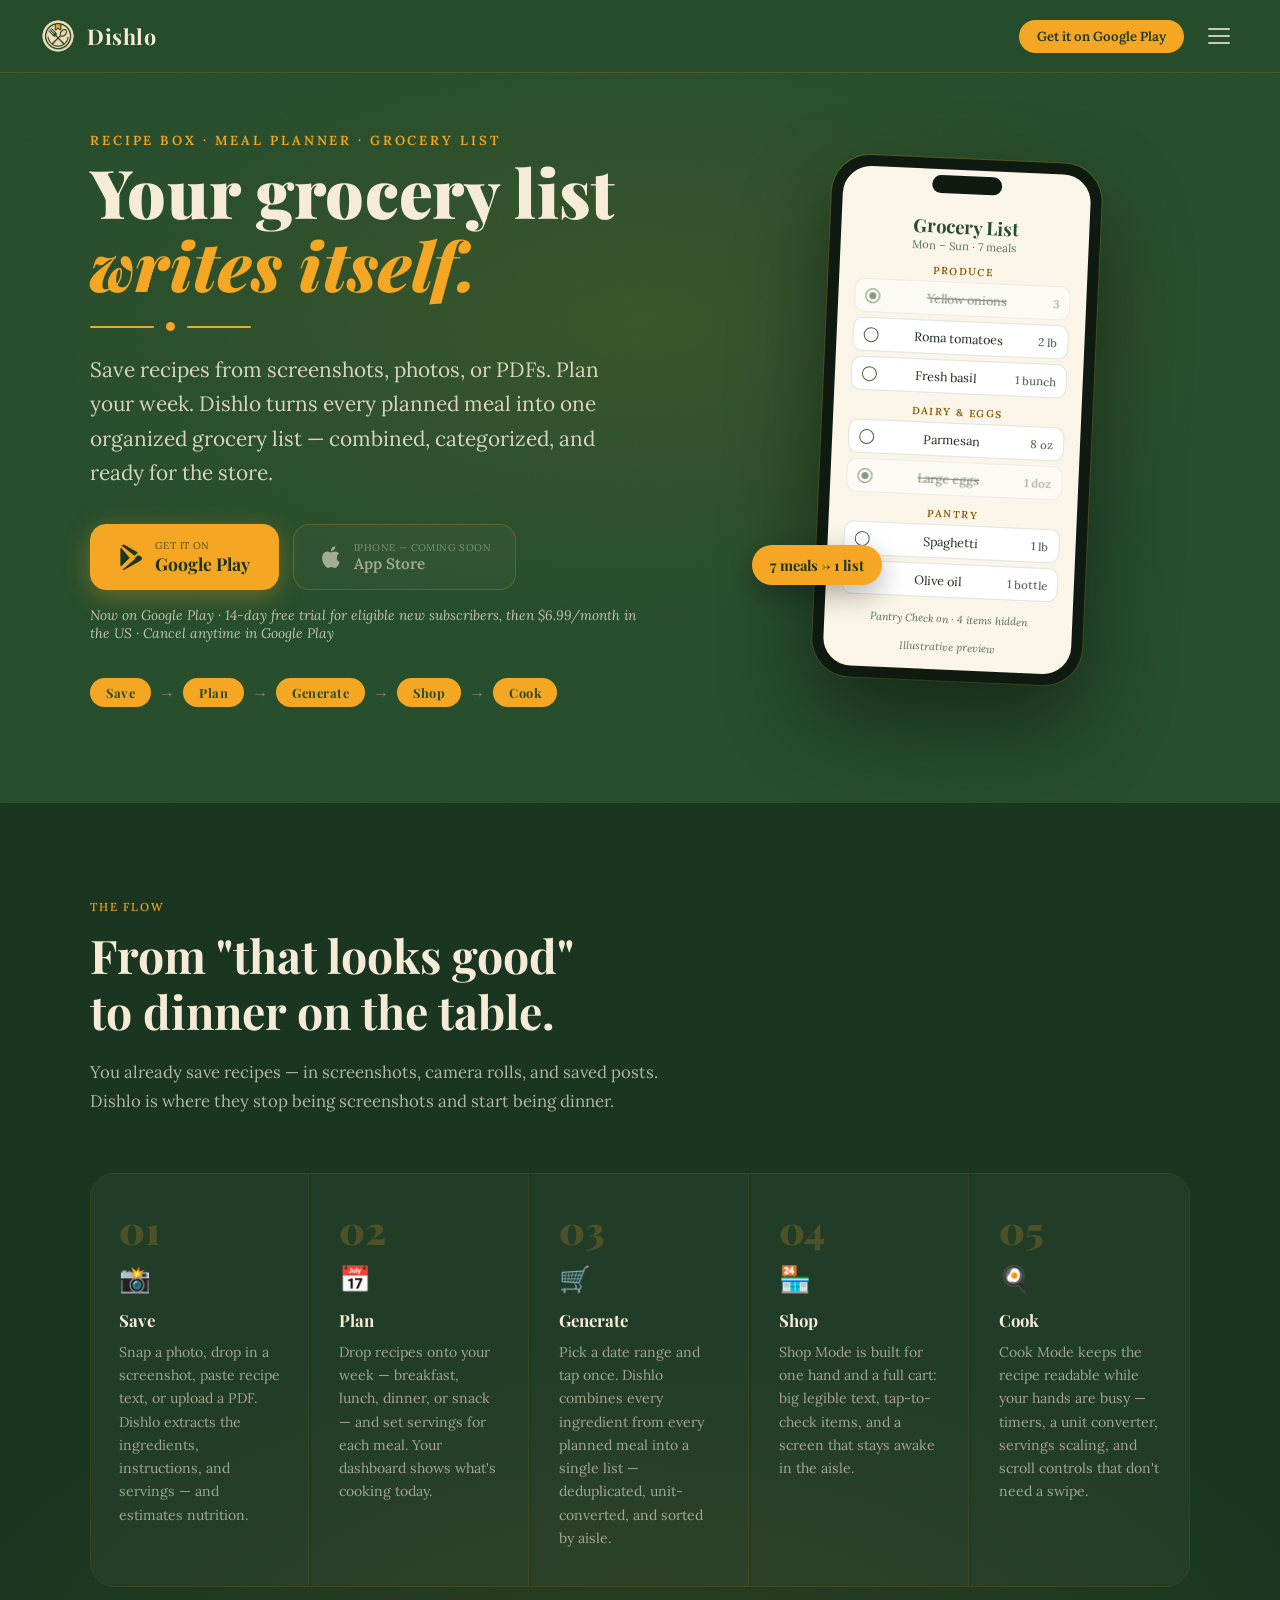
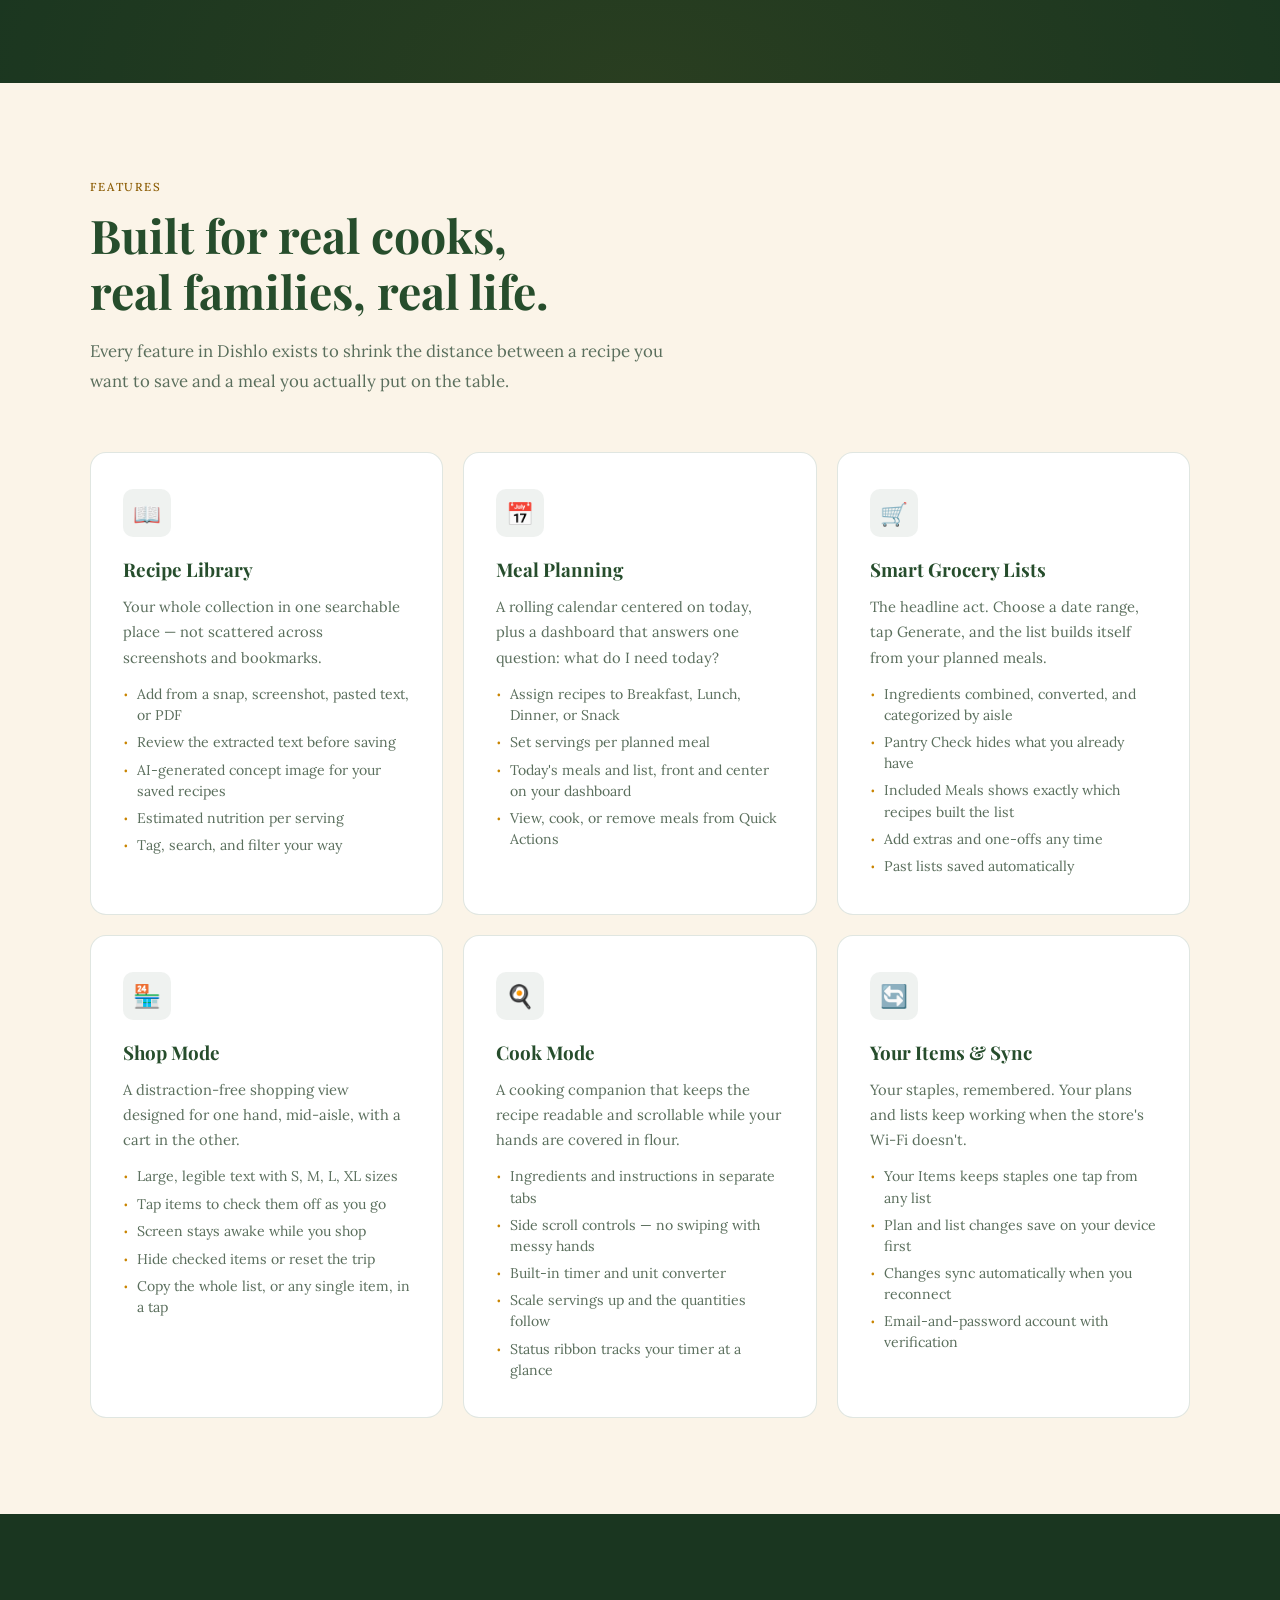
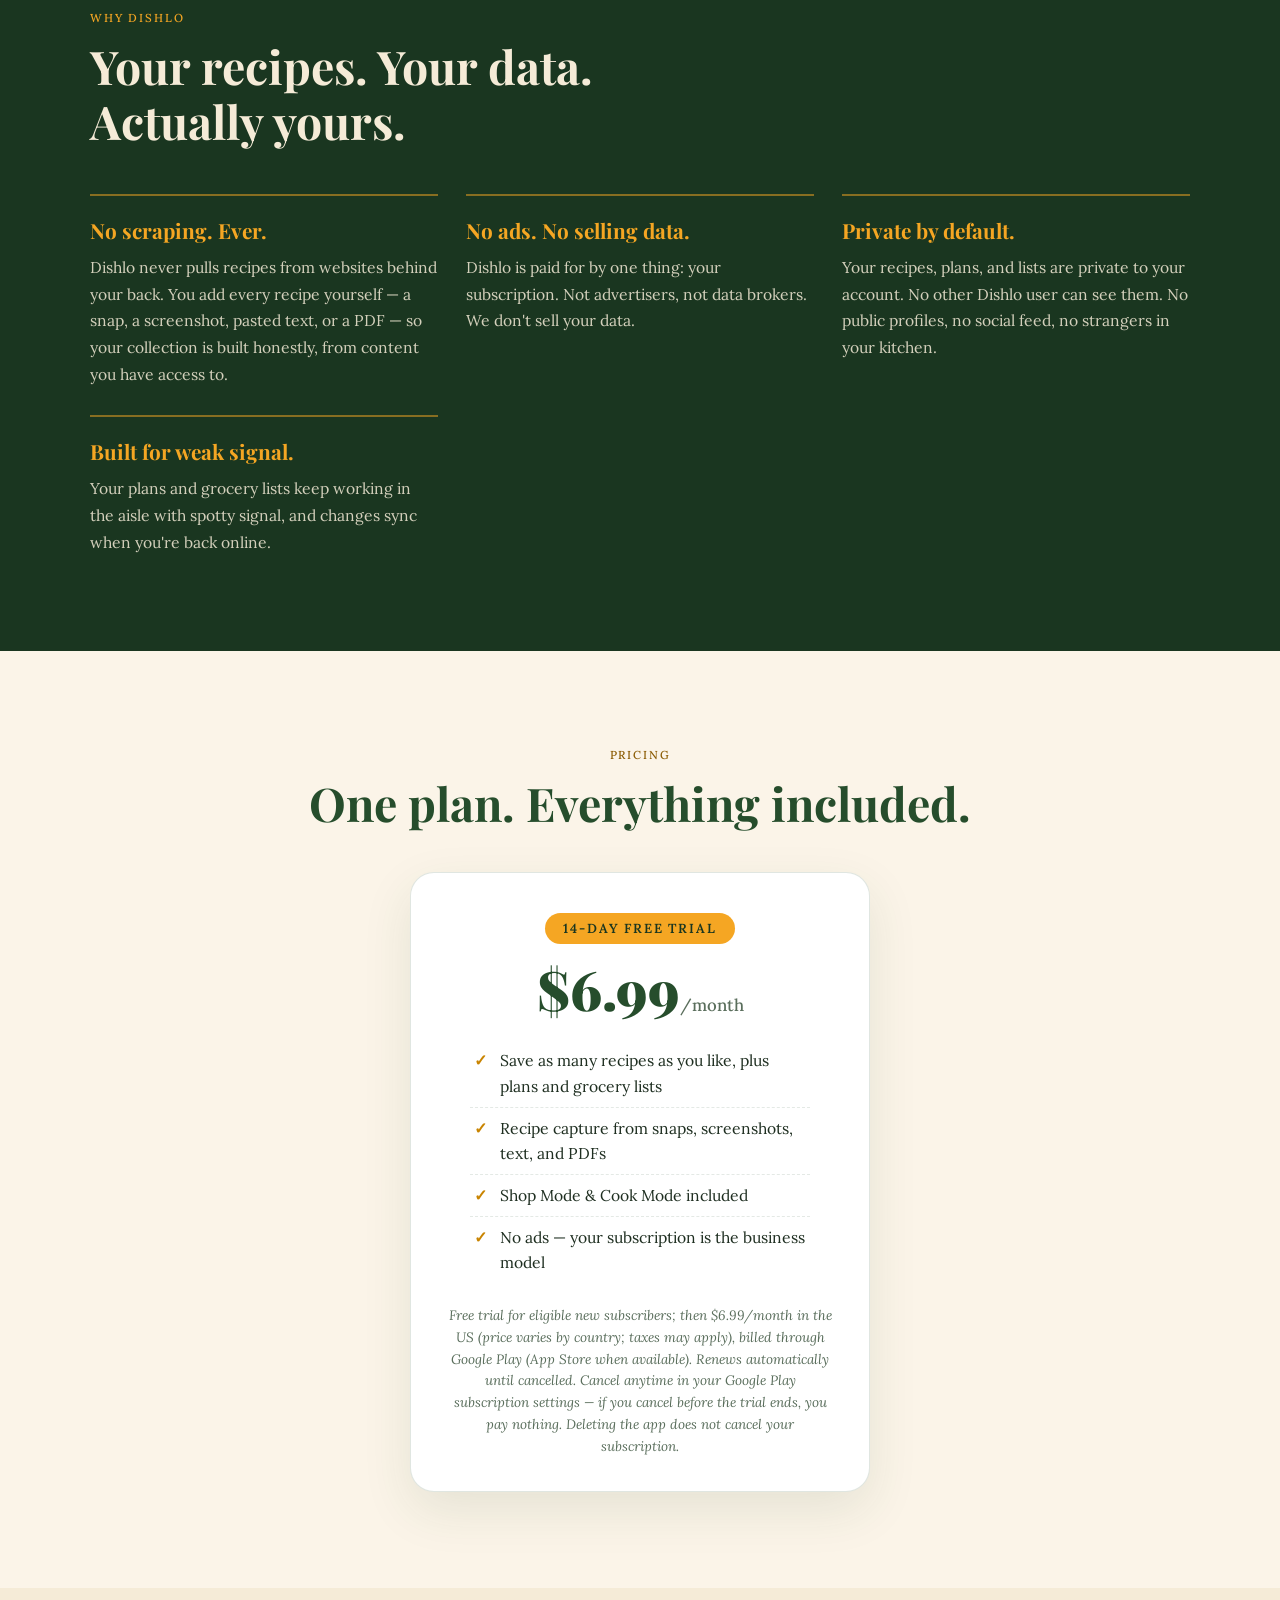
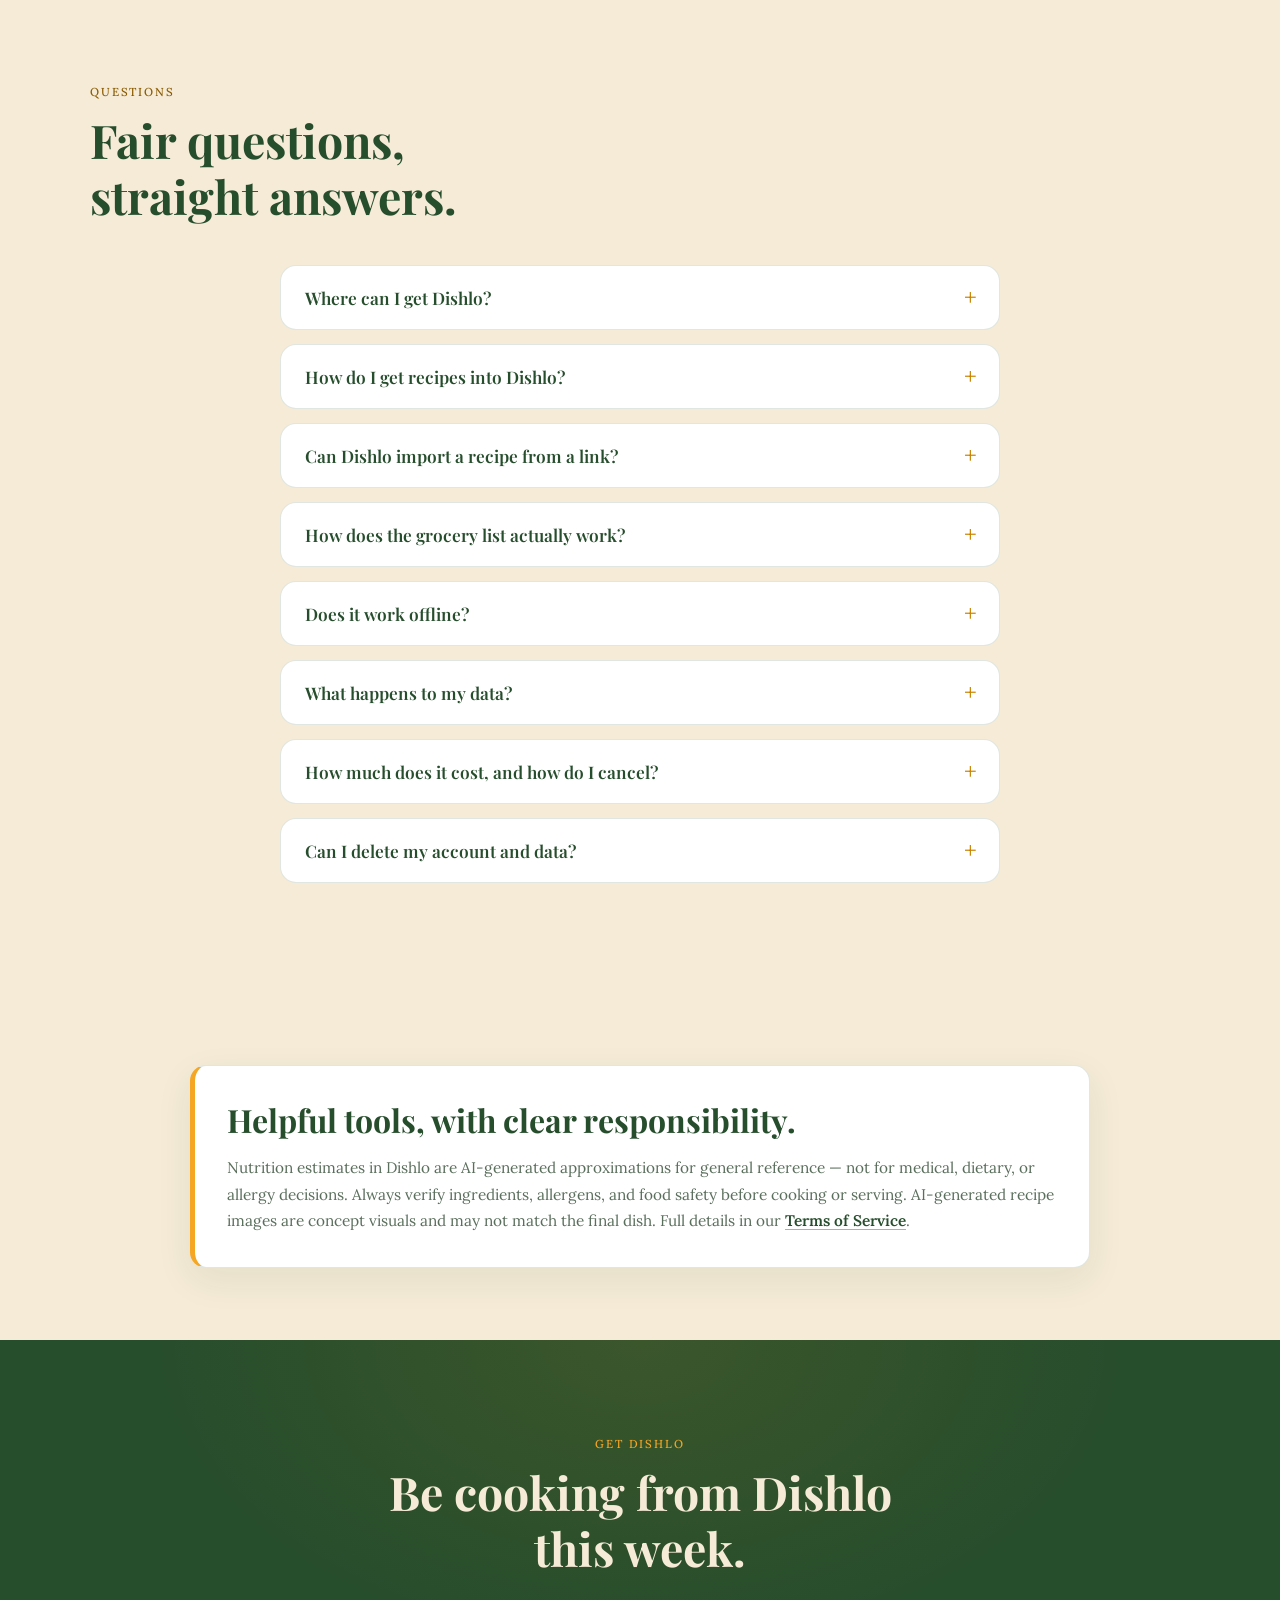
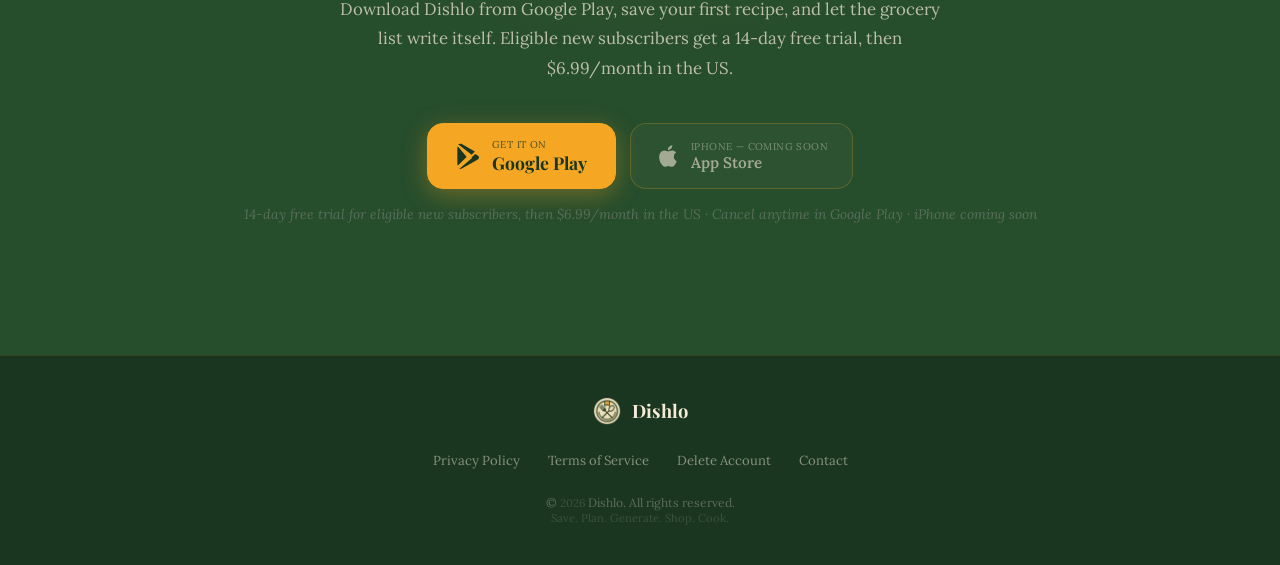
==== index.html @ 8a78e438 "more index edits" ====
<!DOCTYPE html>
<html lang="en">
<head>
  <meta charset="UTF-8" />
  <meta name="viewport" content="width=device-width, initial-scale=1.0" />

  <title>Dishlo — Save recipes. Plan meals. Your grocery list writes itself.</title>
  <meta name="description" content="Dishlo turns the recipes you save into a weekly meal plan and one organized grocery list. Snap, screenshot, paste, or upload a PDF. Now on Google Play — 14-day free trial for eligible new subscribers." />
  <meta name="theme-color" content="#264D2C" />
  <link rel="canonical" href="https://www.dishlo.com/" />

  <meta property="og:site_name" content="Dishlo" />
  <meta property="og:title" content="Dishlo — Your grocery list writes itself." />
  <meta property="og:description" content="Save recipes from screenshots, photos, or PDFs. Plan your week. Dishlo builds your grocery list automatically. Now on Google Play." />
  <meta property="og:type" content="website" />
  <meta property="og:url" content="https://www.dishlo.com/" />
  <meta property="og:image" content="https://www.dishlo.com/assets/og-image.png" />
  <meta property="og:image:width" content="1200" />
  <meta property="og:image:height" content="630" />
  <meta name="twitter:card" content="summary_large_image" />
  <meta name="twitter:title" content="Dishlo — Your grocery list writes itself." />
  <meta name="twitter:description" content="Save recipes. Plan meals. One organized grocery list. Now on Google Play." />
  <meta name="twitter:image" content="https://www.dishlo.com/assets/og-image.png" />

  <link rel="icon" type="image/png" href="./assets/Dishlo-logo.png" />
  <link rel="apple-touch-icon" href="./assets/Dishlo-logo.png" />
  <link rel="preconnect" href="https://fonts.googleapis.com" />
  <link rel="preconnect" href="https://fonts.gstatic.com" crossorigin />
  <link href="https://fonts.googleapis.com/css2?family=Playfair+Display:ital,wght@0,400;0,600;0,700;0,900;1,400;1,600&family=Lora:ital,wght@0,400;0,500;0,600;1,400&display=swap" rel="stylesheet" />
  <link rel="stylesheet" href="./styles.css" />

  <script type="application/ld+json">
  {
    "@context": "https://schema.org",
    "@graph": [
      {
        "@type": "MobileApplication",
        "name": "Dishlo",
        "operatingSystem": "ANDROID",
        "applicationCategory": "LifestyleApplication",
        "description": "Save recipes, plan meals, and generate grocery lists automatically from your meal plan.",
        "url": "https://www.dishlo.com/",
        "installUrl": "https://play.google.com/store/apps/details?id=com.jpaulcicero.dishloapp",
        "image": "https://www.dishlo.com/assets/Dishlo-logo.png",
        "offers": {
          "@type": "Offer",
          "price": "6.99",
          "priceCurrency": "USD",
          "description": "US price. Monthly subscription; 14-day free trial for eligible new subscribers. Pricing varies by country."
        },
        "publisher": { "@type": "Organization", "name": "Cicero Holdings LLC" }
      },
      {
        "@type": "FAQPage",
        "mainEntity": [
          { "@type": "Question", "name": "Where can I get Dishlo?", "acceptedAnswer": { "@type": "Answer", "text": "Dishlo is available now on Google Play for Android. An iPhone version is planned." } },
          { "@type": "Question", "name": "How much does Dishlo cost?", "acceptedAnswer": { "@type": "Answer", "text": "In the US, Dishlo is $6.99 per month after a 14-day free trial for eligible new subscribers. Pricing varies by country and taxes may apply. Cancel before the trial ends and you pay nothing." } },
          { "@type": "Question", "name": "Can Dishlo import a recipe from a link?", "acceptedAnswer": { "@type": "Answer", "text": "No, and that is deliberate. Dishlo does not scrape websites. You add recipes yourself from a photo, screenshot, pasted text, or PDF." } },
          { "@type": "Question", "name": "Does Dishlo work offline?", "acceptedAnswer": { "@type": "Answer", "text": "Dishlo is built to keep working on a weak connection: plan and grocery-list changes save on your device and sync when you reconnect. Adding a new recipe needs an internet connection." } }
        ]
      }
    ]
  }
  </script>
</head>

<body>
  <nav class="home-nav">
    <a class="nav-logo" href="./index.html">
      <img src="./assets/Dishlo-logo.png" alt="Dishlo logo" />
      <span>Dishlo</span>
    </a>

    <div class="nav-right">
      <a class="nav-cta" href="https://play.google.com/store/apps/details?id=com.jpaulcicero.dishloapp&amp;referrer=utm_source%3Dwebsite%26utm_medium%3Dnav" rel="noopener">Get it on Google Play</a>

      <div class="nav-menu">
        <button class="nav-menu-btn" id="menuBtn" aria-label="Open navigation menu" aria-expanded="false">
          <span></span>
          <span></span>
          <span></span>
        </button>

        <div class="nav-dropdown" id="menuDropdown">
          <a href="./index.html" class="nav-active">Home</a>
          <a href="#how">How it works</a>
          <a href="#features">Features</a>
          <a href="#pricing">Pricing</a>
          <a href="#faq">FAQ</a>
          <a href="./privacy.html">Privacy Policy</a>
          <a href="./terms.html">Terms of Service</a>
        </div>
      </div>
    </div>
  </nav>

  <header class="hero">
    <div class="hero-inner">
      <div class="hero-copy">
        <p class="hero-eyebrow">Recipe box &middot; Meal planner &middot; Grocery list</p>

        <h1 class="hero-headline">Your grocery list<br /><em>writes itself.</em></h1>

        <div class="hero-divider">
          <div class="hero-divider-line"></div>
          <div class="hero-divider-dot"></div>
          <div class="hero-divider-line"></div>
        </div>

        <p class="hero-tagline">
          Save recipes from screenshots, photos, or PDFs. Plan your week.
          Dishlo turns every planned meal into one organized grocery list —
          combined, categorized, and ready for the store.
        </p>

        <div class="hero-cta">
          <div class="store-btns">
          <a class="store-btn is-live" href="https://play.google.com/store/apps/details?id=com.jpaulcicero.dishloapp&amp;referrer=utm_source%3Dwebsite%26utm_medium%3Dhero" rel="noopener" aria-label="Get Dishlo on Google Play">
            <svg width="26" height="26" viewBox="0 0 24 24" fill="currentColor" aria-hidden="true">
            <path d="M3.18 23.76c.3.16.63.24.97.23.4 0 .82-.12 1.22-.35l13.2-7.57-2.92-2.93-12.47 10.62zm-1.4-20.45C1.46 3.7 1.25 4.2 1.25 4.85v14.3c0 .65.21 1.15.53 1.54l.07.07L9.7 12.92v-.2L1.85 3.24l-.07.07zm18.25 8.17l-2.45-1.41-3.26 3.26 3.26 3.26 2.47-1.41c.7-.4 1.1-.93 1.1-1.85s-.42-1.44-1.12-1.85zM4.15.33L17.35 7.9l-2.92 2.92L1.96 1.24C2.36.99 2.78.87 3.18.87c.34 0 .67.08.97.24v-.78z"/>
          </svg>
            <div class="store-btn-inner">
              <small>Get it on</small>
              <strong>Google Play</strong>
            </div>
          </a>
          <div class="store-btn is-soon" aria-disabled="true">
            <svg width="26" height="26" viewBox="0 0 24 24" fill="currentColor" aria-hidden="true">
            <path d="M18.71 19.5c-.83 1.24-1.71 2.45-3.05 2.47-1.34.03-1.77-.79-3.29-.79-1.53 0-2 .77-3.27.82-1.31.05-2.3-1.32-3.14-2.53C4.25 17 2.94 12.45 4.7 9.39c.87-1.52 2.43-2.48 4.12-2.51 1.28-.02 2.5.87 3.29.87.78 0 2.26-1.07 3.8-.91.65.03 2.47.26 3.64 1.98-.09.06-2.17 1.28-2.15 3.81.03 3.02 2.65 4.03 2.68 4.04-.03.07-.42 1.44-1.38 2.83M13 3.5c.73-.83 1.94-1.46 2.94-1.5.13 1.17-.34 2.35-1.04 3.19-.69.85-1.83 1.51-2.95 1.42-.15-1.15.41-2.35 1.05-3.11z"/>
          </svg>
            <div class="store-btn-inner">
              <small>iPhone — coming soon</small>
              <strong>App Store</strong>
            </div>
          </div>
        </div>
          <span class="hero-cta-note">Now on Google Play &middot; 14-day free trial for eligible new subscribers, then $6.99/month in the US &middot; Cancel anytime in Google Play</span>
        </div>

        <div class="hero-flow" aria-label="How Dishlo works, in five steps">
          <span class="flow-chip">Save</span>
          <span class="flow-arrow">→</span>
          <span class="flow-chip">Plan</span>
          <span class="flow-arrow">→</span>
          <span class="flow-chip">Generate</span>
          <span class="flow-arrow">→</span>
          <span class="flow-chip">Shop</span>
          <span class="flow-arrow">→</span>
          <span class="flow-chip">Cook</span>
        </div>
      </div>

      <div class="hero-visual" aria-hidden="true">
        <div class="phone">
          <div class="phone-notch"></div>
          <div class="phone-screen">
            <div class="ph-head">
              <div class="ph-title">Grocery List</div>
              <div class="ph-sub">Mon – Sun &middot; 7 meals</div>
            </div>
            <div class="ph-group">Produce</div>
            <div class="ph-item done"><i></i><span>Yellow onions</span><b>3</b></div>
            <div class="ph-item"><i></i><span>Roma tomatoes</span><b>2 lb</b></div>
            <div class="ph-item"><i></i><span>Fresh basil</span><b>1 bunch</b></div>
            <div class="ph-group">Dairy &amp; Eggs</div>
            <div class="ph-item"><i></i><span>Parmesan</span><b>8 oz</b></div>
            <div class="ph-item done"><i></i><span>Large eggs</span><b>1 doz</b></div>
            <div class="ph-group">Pantry</div>
            <div class="ph-item"><i></i><span>Spaghetti</span><b>1 lb</b></div>
            <div class="ph-item"><i></i><span>Olive oil</span><b>1 bottle</b></div>
            <div class="ph-foot">Pantry Check on &middot; 4 items hidden</div>
            <div class="ph-foot">Illustrative preview</div>
          </div>
        </div>
        <div class="hero-bubble">7 meals → 1 list</div>
      </div>
    </div>
  </header>

  <section class="how-section" id="how">
    <div class="container">
      <div class="section-label reveal">The Flow</div>

      <h2 class="section-title reveal reveal-delay-1">
        From "that looks good"<br />
        to dinner on the table.
      </h2>

      <p class="section-body reveal reveal-delay-2">
        You already save recipes — in screenshots, camera rolls, and saved posts.
        Dishlo is where they stop being screenshots and start being dinner.
      </p>

      <div class="steps-grid reveal reveal-delay-3">
        <div class="step">
          <div class="step-num">01</div>
          <div class="step-icon">📸</div>
          <div class="step-title">Save</div>
          <p class="step-desc">
            Snap a photo, drop in a screenshot, paste recipe text, or upload a PDF.
            Dishlo extracts the ingredients, instructions, and servings — and estimates nutrition.
          </p>
        </div>

        <div class="step">
          <div class="step-num">02</div>
          <div class="step-icon">📅</div>
          <div class="step-title">Plan</div>
          <p class="step-desc">
            Drop recipes onto your week — breakfast, lunch, dinner, or snack —
            and set servings for each meal. Your dashboard shows what's cooking today.
          </p>
        </div>

        <div class="step">
          <div class="step-num">03</div>
          <div class="step-icon">🛒</div>
          <div class="step-title">Generate</div>
          <p class="step-desc">
            Pick a date range and tap once. Dishlo combines every ingredient from every
            planned meal into a single list — deduplicated, unit-converted, and sorted by aisle.
          </p>
        </div>

        <div class="step">
          <div class="step-num">04</div>
          <div class="step-icon">🏪</div>
          <div class="step-title">Shop</div>
          <p class="step-desc">
            Shop Mode is built for one hand and a full cart: big legible text,
            tap-to-check items, and a screen that stays awake in the aisle.
          </p>
        </div>

        <div class="step">
          <div class="step-num">05</div>
          <div class="step-icon">🍳</div>
          <div class="step-title">Cook</div>
          <p class="step-desc">
            Cook Mode keeps the recipe readable while your hands are busy — timers,
            a unit converter, servings scaling, and scroll controls that don't need a swipe.
          </p>
        </div>
      </div>
    </div>
  </section>

  <section class="features-section" id="features">
    <div class="container">
      <div class="section-label reveal">Features</div>

      <h2 class="section-title reveal reveal-delay-1">
        Built for real cooks,<br />
        real families, real life.
      </h2>

      <p class="section-body reveal reveal-delay-2">
        Every feature in Dishlo exists to shrink the distance between a recipe
        you want to save and a meal you actually put on the table.
      </p>

      <div class="features-grid">
        <div class="feature-card reveal reveal-delay-1">
          <div class="feature-icon">📖</div>
          <div class="feature-title">Recipe Library</div>
          <p class="feature-desc">
            Your whole collection in one searchable place — not scattered across
            screenshots and bookmarks.
          </p>
          <div class="feature-bullets">
            <div class="feature-bullet">Add from a snap, screenshot, pasted text, or PDF</div>
            <div class="feature-bullet">Review the extracted text before saving</div>
            <div class="feature-bullet">AI-generated concept image for your saved recipes</div>
            <div class="feature-bullet">Estimated nutrition per serving</div>
            <div class="feature-bullet">Tag, search, and filter your way</div>
          </div>
        </div>

        <div class="feature-card reveal reveal-delay-2">
          <div class="feature-icon">📅</div>
          <div class="feature-title">Meal Planning</div>
          <p class="feature-desc">
            A rolling calendar centered on today, plus a dashboard that answers
            one question: what do I need today?
          </p>
          <div class="feature-bullets">
            <div class="feature-bullet">Assign recipes to Breakfast, Lunch, Dinner, or Snack</div>
            <div class="feature-bullet">Set servings per planned meal</div>
            <div class="feature-bullet">Today's meals and list, front and center on your dashboard</div>
            <div class="feature-bullet">View, cook, or remove meals from Quick Actions</div>
          </div>
        </div>

        <div class="feature-card reveal reveal-delay-3">
          <div class="feature-icon">🛒</div>
          <div class="feature-title">Smart Grocery Lists</div>
          <p class="feature-desc">
            The headline act. Choose a date range, tap Generate, and the list
            builds itself from your planned meals.
          </p>
          <div class="feature-bullets">
            <div class="feature-bullet">Ingredients combined, converted, and categorized by aisle</div>
            <div class="feature-bullet">Pantry Check hides what you already have</div>
            <div class="feature-bullet">Included Meals shows exactly which recipes built the list</div>
            <div class="feature-bullet">Add extras and one-offs any time</div>
            <div class="feature-bullet">Past lists saved automatically</div>
          </div>
        </div>

        <div class="feature-card reveal reveal-delay-1">
          <div class="feature-icon">🏪</div>
          <div class="feature-title">Shop Mode</div>
          <p class="feature-desc">
            A distraction-free shopping view designed for one hand, mid-aisle,
            with a cart in the other.
          </p>
          <div class="feature-bullets">
            <div class="feature-bullet">Large, legible text with S, M, L, XL sizes</div>
            <div class="feature-bullet">Tap items to check them off as you go</div>
            <div class="feature-bullet">Screen stays awake while you shop</div>
            <div class="feature-bullet">Hide checked items or reset the trip</div>
            <div class="feature-bullet">Copy the whole list, or any single item, in a tap</div>
          </div>
        </div>

        <div class="feature-card reveal reveal-delay-2">
          <div class="feature-icon">🍳</div>
          <div class="feature-title">Cook Mode</div>
          <p class="feature-desc">
            A cooking companion that keeps the recipe readable and scrollable
            while your hands are covered in flour.
          </p>
          <div class="feature-bullets">
            <div class="feature-bullet">Ingredients and instructions in separate tabs</div>
            <div class="feature-bullet">Side scroll controls — no swiping with messy hands</div>
            <div class="feature-bullet">Built-in timer and unit converter</div>
            <div class="feature-bullet">Scale servings up and the quantities follow</div>
            <div class="feature-bullet">Status ribbon tracks your timer at a glance</div>
          </div>
        </div>

        <div class="feature-card reveal reveal-delay-3">
          <div class="feature-icon">🔄</div>
          <div class="feature-title">Your Items &amp; Sync</div>
          <p class="feature-desc">
            Your staples, remembered. Your plans and lists keep working
            when the store's Wi-Fi doesn't.
          </p>
          <div class="feature-bullets">
            <div class="feature-bullet">Your Items keeps staples one tap from any list</div>
            <div class="feature-bullet">Plan and list changes save on your device first</div>
            <div class="feature-bullet">Changes sync automatically when you reconnect</div>
            <div class="feature-bullet">Email-and-password account with verification</div>
          </div>
        </div>
      </div>
    </div>
  </section>

  <section class="trust-section">
    <div class="container">
      <div class="section-label section-label-light reveal">Why Dishlo</div>

      <h2 class="section-title section-title-light reveal reveal-delay-1">
        Your recipes. Your data.<br />
        Actually yours.
      </h2>

      <div class="trust-grid reveal reveal-delay-2">
        <div class="trust-item">
          <div class="trust-title">No scraping. Ever.</div>
          <p>
            Dishlo never pulls recipes from websites behind your back. You add every recipe
            yourself — a snap, a screenshot, pasted text, or a PDF — so your collection is
            built honestly, from content you have access to.
          </p>
        </div>

        <div class="trust-item">
          <div class="trust-title">No ads. No selling data.</div>
          <p>
            Dishlo is paid for by one thing: your subscription. Not advertisers,
            not data brokers. We don't sell your data.
          </p>
        </div>

        <div class="trust-item">
          <div class="trust-title">Private by default.</div>
          <p>
            Your recipes, plans, and lists are private to your account. No other
            Dishlo user can see them. No public profiles, no social feed, no strangers in your kitchen.
          </p>
        </div>

        <div class="trust-item">
          <div class="trust-title">Built for weak signal.</div>
          <p>
            Your plans and grocery lists keep working in the aisle with spotty
            signal, and changes sync when you're back online.
          </p>
        </div>
      </div>
    </div>
  </section>

  <section class="pricing-section" id="pricing">
    <div class="container">
      <div class="section-label reveal">Pricing</div>

      <h2 class="section-title reveal reveal-delay-1">
        One plan. Everything included.
      </h2>

      <div class="pricing-card reveal reveal-delay-2">
        <div class="pricing-trial">14-day free trial</div>
        <div class="pricing-price">$6.99<span>/month</span></div>
        <ul class="pricing-list">
          <li>Save as many recipes as you like, plus plans and grocery lists</li>
          <li>Recipe capture from snaps, screenshots, text, and PDFs</li>
          <li>Shop Mode &amp; Cook Mode included</li>
          <li>No ads — your subscription is the business model</li>
        </ul>
        <p class="pricing-fine">
          Free trial for eligible new subscribers; then $6.99/month in the US (price
          varies by country; taxes may apply), billed through Google Play
          (App Store when available). Renews automatically until
          cancelled. Cancel anytime in your Google Play subscription settings —
          if you cancel before the trial ends, you pay nothing. Deleting the app
          does not cancel your subscription.
        </p>
      </div>
    </div>
  </section>

  <section class="faq-section" id="faq">
    <div class="container">
      <div class="section-label reveal">Questions</div>

      <h2 class="section-title reveal reveal-delay-1">
        Fair questions,<br />straight answers.
      </h2>

      <div class="faq-list reveal reveal-delay-2">
        <details class="faq-item">
          <summary>Where can I get Dishlo?</summary>
          <p>
            Dishlo is live on
            <a href="https://play.google.com/store/apps/details?id=com.jpaulcicero.dishloapp&amp;referrer=utm_source%3Dwebsite%26utm_medium%3Dfaq" rel="noopener">Google Play</a> for Android.
            An iPhone version is planned —
            <a href="mailto:dishlo.app@gmail.com?subject=Notify%20me%20when%20Dishlo%20is%20on%20iPhone&amp;body=Please%20let%20me%20know%20when%20Dishlo%20is%20available%20on%20iPhone.">email us</a>
            and we'll let you know when it arrives.
          </p>
        </details>

        <details class="faq-item">
          <summary>How do I get recipes into Dishlo?</summary>
          <p>
            Four ways: snap a photo of a cookbook page, add a screenshot from your camera roll,
            paste recipe text, or upload a PDF. Dishlo reads it, extracts the ingredients and
            instructions, and puts the extracted text in front of you to review before
            you save. You can edit the recipe afterward.
          </p>
        </details>

        <details class="faq-item">
          <summary>Can Dishlo import a recipe from a link?</summary>
          <p>
            No — and that's deliberate. Dishlo doesn't scrape websites or fetch content from
            URLs. Recipes belong to the people who wrote them, so you add the content yourself
            from sources you have access to. The URL field exists to credit and remember where
            a recipe came from.
          </p>
        </details>

        <details class="faq-item">
          <summary>How does the grocery list actually work?</summary>
          <p>
            You pick a date range and Dishlo gathers every ingredient from every meal planned
            in that range, combines duplicates, converts units so amounts add up properly, and
            sorts everything by store category. Pantry Check lets you hide things you already
            have before you head out.
          </p>
        </details>

        <details class="faq-item">
          <summary>Does it work offline?</summary>
          <p>
            Dishlo is built to keep working on a weak connection. Plan and grocery-list
            changes save on your device first, then sync automatically when you're back
            online. Signing in and adding a new recipe do need an internet connection.
          </p>
        </details>

        <details class="faq-item">
          <summary>What happens to my data?</summary>
          <p>
            It stays yours. No ads, no selling data, and your content is private to your
            account. Read the plain-English details in our
            <a href="./privacy.html">Privacy Policy</a>.
          </p>
        </details>


        <details class="faq-item">
          <summary>How much does it cost, and how do I cancel?</summary>
          <p>
            In the US, Dishlo is $6.99 a month after a 14-day free trial for eligible new
            subscribers. Pricing varies by country and taxes may apply — Google Play shows
            your exact price before you subscribe. Cancel any time in your Google Play subscription settings — if you cancel before
            the trial ends, you pay nothing. Deleting the app does not cancel your subscription.
          </p>
        </details>

        <details class="faq-item">
          <summary>Can I delete my account and data?</summary>
          <p>
            Yes, any time — in the app under Account, or by email. See
            <a href="./delete-account.html">how to delete your account</a>.
          </p>
        </details>
      </div>
    </div>
  </section>

  <section class="disclaimer-section">
    <div class="disclaimer-card reveal">
      <h2>Helpful tools, with clear responsibility.</h2>
      <p>
        Nutrition estimates in Dishlo are AI-generated approximations for general reference —
        not for medical, dietary, or allergy decisions. Always verify ingredients, allergens,
        and food safety before cooking or serving. AI-generated recipe images are concept
        visuals and may not match the final dish. Full details in our
        <a href="./terms.html">Terms of Service</a>.
      </p>
    </div>
  </section>

  <section class="coming-section" id="get-dishlo">
    <div class="container">
      <div class="section-label reveal">Get Dishlo</div>

      <h2 class="section-title reveal reveal-delay-1">
        Be cooking from Dishlo<br />
        this week.
      </h2>

      <p class="section-body reveal reveal-delay-2">
        Download Dishlo from Google Play, save your first recipe,
        and let the grocery list write itself. Eligible new subscribers get a 14-day free trial, then $6.99/month in the US.
      </p>

      <div class="hero-cta reveal reveal-delay-3">
        <div class="store-btns">
          <a class="store-btn is-live" href="https://play.google.com/store/apps/details?id=com.jpaulcicero.dishloapp&amp;referrer=utm_source%3Dwebsite%26utm_medium%3Dfooter" rel="noopener" aria-label="Get Dishlo on Google Play">
            <svg width="26" height="26" viewBox="0 0 24 24" fill="currentColor" aria-hidden="true">
            <path d="M3.18 23.76c.3.16.63.24.97.23.4 0 .82-.12 1.22-.35l13.2-7.57-2.92-2.93-12.47 10.62zm-1.4-20.45C1.46 3.7 1.25 4.2 1.25 4.85v14.3c0 .65.21 1.15.53 1.54l.07.07L9.7 12.92v-.2L1.85 3.24l-.07.07zm18.25 8.17l-2.45-1.41-3.26 3.26 3.26 3.26 2.47-1.41c.7-.4 1.1-.93 1.1-1.85s-.42-1.44-1.12-1.85zM4.15.33L17.35 7.9l-2.92 2.92L1.96 1.24C2.36.99 2.78.87 3.18.87c.34 0 .67.08.97.24v-.78z"/>
          </svg>
            <div class="store-btn-inner">
              <small>Get it on</small>
              <strong>Google Play</strong>
            </div>
          </a>
          <div class="store-btn is-soon" aria-disabled="true">
            <svg width="26" height="26" viewBox="0 0 24 24" fill="currentColor" aria-hidden="true">
            <path d="M18.71 19.5c-.83 1.24-1.71 2.45-3.05 2.47-1.34.03-1.77-.79-3.29-.79-1.53 0-2 .77-3.27.82-1.31.05-2.3-1.32-3.14-2.53C4.25 17 2.94 12.45 4.7 9.39c.87-1.52 2.43-2.48 4.12-2.51 1.28-.02 2.5.87 3.29.87.78 0 2.26-1.07 3.8-.91.65.03 2.47.26 3.64 1.98-.09.06-2.17 1.28-2.15 3.81.03 3.02 2.65 4.03 2.68 4.04-.03.07-.42 1.44-1.38 2.83M13 3.5c.73-.83 1.94-1.46 2.94-1.5.13 1.17-.34 2.35-1.04 3.19-.69.85-1.83 1.51-2.95 1.42-.15-1.15.41-2.35 1.05-3.11z"/>
          </svg>
            <div class="store-btn-inner">
              <small>iPhone — coming soon</small>
              <strong>App Store</strong>
            </div>
          </div>
        </div>
        <span class="hero-cta-note">14-day free trial for eligible new subscribers, then $6.99/month in the US &middot; Cancel anytime in Google Play &middot; iPhone coming soon</span>
      </div>
    </div>
  </section>

  <footer>
    <div class="footer-logo">
      <img src="./assets/Dishlo-logo.png" alt="Dishlo" />
      <span>Dishlo</span>
    </div>

    <div class="footer-links">
      <a href="./privacy.html">Privacy Policy</a>
      <a href="./terms.html">Terms of Service</a>
      <a href="./delete-account.html">Delete Account</a>
      <a href="mailto:dishlo.app@gmail.com">Contact</a>
    </div>

    <p class="footer-copy">
      &copy; <span id="year"></span> Dishlo. All rights reserved.<br />
      <span>Save. Plan. Generate. Shop. Cook.</span>
    </p>
  </footer>

  <div class="sticky-cta" id="stickyCta" aria-hidden="true">
    <span>Dishlo is on Google Play</span>
    <a class="sticky-cta-btn" href="https://play.google.com/store/apps/details?id=com.jpaulcicero.dishloapp&amp;referrer=utm_source%3Dwebsite%26utm_medium%3Dsticky" rel="noopener" tabindex="-1">Get the app</a>
  </div>

  <script>
    document.getElementById('year').textContent = new Date().getFullYear();

    const reveals = document.querySelectorAll('.reveal');
    const observer = new IntersectionObserver((entries) => {
      entries.forEach(entry => {
        if (entry.isIntersecting) entry.target.classList.add('visible');
      });
    }, { threshold: 0.1 });

    reveals.forEach(el => observer.observe(el));

    const menuBtn = document.getElementById('menuBtn');
    const menuDropdown = document.getElementById('menuDropdown');

    menuBtn.addEventListener('click', (e) => {
      e.stopPropagation();
      menuBtn.classList.toggle('open');
      menuDropdown.classList.toggle('open');
      menuBtn.setAttribute('aria-expanded', menuDropdown.classList.contains('open') ? 'true' : 'false');
    });

    menuDropdown.addEventListener('click', (e) => {
      if (e.target.tagName === 'A') {
        menuBtn.classList.remove('open');
        menuDropdown.classList.remove('open');
        menuBtn.setAttribute('aria-expanded', 'false');
      }
    });

    // Sticky mobile CTA: show after the hero, hide once the final CTA is on screen
    const sticky = document.getElementById('stickyCta');
    const hero = document.querySelector('.hero');
    const finalCta = document.getElementById('get-dishlo');
    let heroGone = false, finalSeen = false;
    function syncSticky() {
      const on = heroGone && !finalSeen;
      sticky.classList.toggle('show', on);
      sticky.setAttribute('aria-hidden', on ? 'false' : 'true');
      sticky.querySelector('a').tabIndex = on ? 0 : -1;
    }
    new IntersectionObserver(([en]) => { heroGone = !en.isIntersecting; syncSticky(); }).observe(hero);
    new IntersectionObserver(([en]) => { finalSeen = en.isIntersecting; syncSticky(); }, { threshold: 0.2 }).observe(finalCta);

    document.addEventListener('click', () => {
      menuBtn.classList.remove('open');
      menuDropdown.classList.remove('open');
      menuBtn.setAttribute('aria-expanded', 'false');
    });
  </script>
</body>
</html>
---- styles.css ----
/*
 * styles.css — Dishlo Website
 * Shared design tokens, resets, navigation, homepage, legal pages, footer,
 * responsive behavior, and small interactions.
 */

/* ── Design Tokens ──────────────────────────────────────────────── */
:root {
  --green:        #264D2C;
  --green-dark:   #1a3620;
  --green-mid:    #4C6141;
  --yellow:       #F5A623;
  --yellow-light: #FBBF5E;
  --beige:        #F5EBD7;
  --beige-light:  #FBF4E8;
  --text-dark:    #1e2e20;
  --text-muted:   #5a6e5c;
  --white:        #FFFFFF;
  --card-border:  rgba(38,77,44,0.14);

  --serif: 'Playfair Display', Georgia, serif;
  --body:  'Lora', Georgia, serif;

  --radius-sm: 10px;
  --radius-md: 16px;
  --radius-lg: 24px;
  --radius-xl: 36px;
}

/* ── Reset ──────────────────────────────────────────────────────── */
*, *::before, *::after {
  box-sizing: border-box;
  margin: 0;
  padding: 0;
}

html {
  scroll-behavior: smooth;
}

body {
  font-family: var(--body);
  background: var(--beige-light);
  color: var(--text-dark);
  overflow-x: hidden;
  -webkit-font-smoothing: antialiased;
}

img {
  display: block;
  max-width: 100%;
}

a {
  color: inherit;
  text-decoration: none;
}

a:hover {
  color: var(--yellow);
}

/* ── Navigation ─────────────────────────────────────────────────── */
nav {
  position: relative;
  z-index: 100;
  display: flex;
  align-items: center;
  justify-content: space-between;
  padding: 16px 40px;
  background: var(--green-dark);
  border-bottom: 1px solid rgba(245,166,35,0.15);
}

.home-nav {
  position: fixed;
  top: 0;
  left: 0;
  right: 0;
  background: rgba(38,77,44,0.96);
  backdrop-filter: blur(12px);
  -webkit-backdrop-filter: blur(12px);
  border-bottom: 1px solid rgba(245,166,35,0.18);
}

.nav-logo {
  display: flex;
  align-items: center;
  gap: 11px;
  text-decoration: none;
}

.nav-logo img {
  width: 36px;
  height: 36px;
  border-radius: 8px;
}

.legal-nav .nav-logo img {
  width: 32px;
  height: 32px;
  border-radius: 7px;
}

.nav-logo span {
  font-family: var(--serif);
  font-size: 1.35rem;
  font-weight: 700;
  color: var(--beige);
  letter-spacing: 0.5px;
}

.legal-nav .nav-logo span {
  font-size: 1.2rem;
}

.nav-right {
  display: flex;
  align-items: center;
  gap: 14px;
}

.nav-badge {
  font-family: var(--body);
  font-size: 0.72rem;
  font-weight: 500;
  color: var(--green);
  background: var(--yellow);
  padding: 5px 14px;
  border-radius: 99px;
  letter-spacing: 0.04em;
}

.nav-menu {
  position: relative;
}

.nav-menu-btn {
  background: none;
  border: none;
  cursor: pointer;
  padding: 6px 8px;
  color: var(--beige);
  display: flex;
  flex-direction: column;
  gap: 5px;
  opacity: 0.8;
  transition: opacity 0.2s;
}

.nav-menu-btn:hover {
  opacity: 1;
}

.nav-menu-btn span {
  display: block;
  width: 22px;
  height: 2px;
  background: currentColor;
  border-radius: 2px;
  transition: transform 0.22s ease, opacity 0.22s ease;
}

.nav-menu-btn.open span:nth-child(1) {
  transform: translateY(7px) rotate(45deg);
}

.nav-menu-btn.open span:nth-child(2) {
  opacity: 0;
  transform: scaleX(0);
}

.nav-menu-btn.open span:nth-child(3) {
  transform: translateY(-7px) rotate(-45deg);
}

.nav-dropdown {
  display: none;
  position: absolute;
  top: calc(100% + 14px);
  right: 0;
  background: var(--green-dark);
  border: 1px solid rgba(245,166,35,0.2);
  border-radius: 12px;
  min-width: 190px;
  overflow: hidden;
  box-shadow: 0 8px 32px rgba(0,0,0,0.35);
}

.nav-dropdown.open {
  display: block;
  animation: dropIn 0.18s ease both;
}

.nav-dropdown a {
  display: block;
  padding: 13px 20px;
  font-family: var(--body);
  font-size: 0.88rem;
  color: rgba(245,235,215,0.75);
  text-decoration: none;
  border-bottom: 1px solid rgba(245,166,35,0.1);
  transition: background 0.15s, color 0.15s;
}

.nav-dropdown a:last-child {
  border-bottom: none;
}

.nav-dropdown a:hover {
  background: rgba(245,166,35,0.08);
  color: var(--yellow);
}

.nav-dropdown a.nav-active {
  color: var(--yellow);
  font-weight: 500;
}

@keyframes dropIn {
  from {
    opacity: 0;
    transform: translateY(-6px);
  }
  to {
    opacity: 1;
    transform: translateY(0);
  }
}

/* ── Homepage Hero ──────────────────────────────────────────────── */
.hero {
  min-height: 100vh;
  background: var(--green);
  display: flex;
  flex-direction: column;
  align-items: center;
  justify-content: center;
  text-align: center;
  padding: 120px 24px 80px;
  position: relative;
  overflow: hidden;
}

.hero::before {
  content: '';
  position: absolute;
  inset: 0;
  background: radial-gradient(ellipse 70% 55% at 50% 40%, rgba(245,166,35,0.09) 0%, transparent 70%);
  pointer-events: none;
}

.hero::after {
  content: '';
  position: absolute;
  inset: 0;
  background-image: url("data:image/svg+xml,%3Csvg viewBox='0 0 256 256' xmlns='http://www.w3.org/2000/svg'%3E%3Cfilter id='n'%3E%3CfeTurbulence type='fractalNoise' baseFrequency='0.9' numOctaves='4' stitchTiles='stitch'/%3E%3C/filter%3E%3Crect width='100%25' height='100%25' filter='url(%23n)' opacity='0.04'/%3E%3C/svg%3E");
  opacity: 0.35;
  pointer-events: none;
}

.hero-logo {
  width: 130px;
  height: 130px;
  border-radius: 28px;
  margin-bottom: 28px;
  position: relative;
  z-index: 1;
  animation: heroFadeUp 0.8s ease both;
  box-shadow: 0 20px 60px rgba(0,0,0,0.3);
}

.hero h1 {
  font-family: var(--serif);
  font-size: clamp(3.5rem, 9vw, 6.5rem);
  font-weight: 900;
  color: var(--beige);
  letter-spacing: 0.02em;
  line-height: 1;
  position: relative;
  z-index: 1;
  animation: heroFadeUp 0.8s 0.1s ease both;
}

.hero-divider {
  display: flex;
  align-items: center;
  gap: 12px;
  margin: 22px 0;
  position: relative;
  z-index: 1;
  animation: heroFadeUp 0.8s 0.2s ease both;
}

.hero-divider-line {
  width: 64px;
  height: 2px;
  background: var(--yellow);
  border-radius: 99px;
}

.hero-divider-dot {
  width: 9px;
  height: 9px;
  border-radius: 50%;
  background: var(--yellow);
}

.hero-tagline {
  font-family: var(--body);
  font-size: clamp(1rem, 2.8vw, 1.3rem);
  color: rgba(245,235,215,0.85);
  line-height: 1.65;
  max-width: 520px;
  position: relative;
  z-index: 1;
  animation: heroFadeUp 0.8s 0.25s ease both;
}

.hero-tagline em {
  color: var(--beige);
  font-style: italic;
}

.hero-flow {
  display: flex;
  align-items: center;
  flex-wrap: wrap;
  justify-content: center;
  gap: 8px;
  margin: 32px 0;
  position: relative;
  z-index: 1;
  animation: heroFadeUp 0.8s 0.35s ease both;
}

.flow-chip {
  font-family: var(--serif);
  font-size: 0.8rem;
  font-weight: 700;
  color: var(--green);
  background: var(--yellow);
  padding: 6px 16px;
  border-radius: 99px;
  letter-spacing: 0.04em;
}

.flow-arrow {
  color: rgba(245,235,215,0.4);
  font-size: 1rem;
}

.hero-stores {
  display: flex;
  flex-direction: column;
  align-items: center;
  gap: 12px;
  position: relative;
  z-index: 1;
  animation: heroFadeUp 0.8s 0.45s ease both;
  margin-top: 8px;
}

.hero-stores-label {
  font-family: var(--body);
  font-size: 0.78rem;
  color: rgba(245,235,215,0.55);
  letter-spacing: 0.08em;
  text-transform: uppercase;
  font-style: italic;
}

.store-btns,
.coming-stores {
  display: flex;
  gap: 14px;
  flex-wrap: wrap;
  justify-content: center;
}

.store-btn,
.coming-store-btn {
  display: flex;
  align-items: center;
  gap: 10px;
  padding: 12px 22px;
  border-radius: var(--radius-md);
  border: 1.5px solid rgba(245,166,35,0.4);
  background: rgba(245,235,215,0.06);
  color: var(--beige);
  font-family: var(--body);
  font-size: 0.88rem;
  cursor: not-allowed;
  opacity: 0.65;
}

.coming-store-btn {
  gap: 12px;
  padding: 14px 28px;
  background: rgba(245,235,215,0.05);
  border-color: rgba(245,166,35,0.35);
  opacity: 0.6;
}

.store-btn svg,
.coming-store-btn svg {
  flex-shrink: 0;
}

.store-btn-inner,
.coming-store-btn-inner {
  text-align: left;
}

.store-btn-inner small,
.coming-store-btn-inner small {
  display: block;
  font-size: 0.62rem;
  opacity: 0.7;
  letter-spacing: 0.04em;
  text-transform: uppercase;
}

.coming-store-btn-inner small {
  font-size: 0.65rem;
  opacity: 0.65;
  letter-spacing: 0.06em;
  font-family: var(--body);
}

.store-btn-inner strong {
  display: block;
  font-size: 0.95rem;
  font-weight: 600;
}

.coming-store-btn-inner strong {
  display: block;
  font-size: 1.05rem;
  font-family: var(--serif);
  font-weight: 600;
}

/* ── General Sections ───────────────────────────────────────────── */
section {
  padding: 96px 24px;
}

.container {
  max-width: 1100px;
  margin: 0 auto;
}

.section-label {
  font-family: var(--body);
  font-size: 0.72rem;
  letter-spacing: 0.16em;
  text-transform: uppercase;
  color: var(--yellow);
  font-weight: 500;
  margin-bottom: 14px;
}

.section-title {
  font-family: var(--serif);
  font-size: clamp(1.9rem, 4vw, 2.9rem);
  font-weight: 700;
  color: var(--green);
  line-height: 1.2;
  margin-bottom: 18px;
}

.section-body {
  font-family: var(--body);
  font-size: 1.05rem;
  color: var(--text-muted);
  line-height: 1.75;
  max-width: 600px;
}

/* ── How Section ───────────────────────────────────────────────── */
.how-section {
  background: var(--green-dark);
  position: relative;
  overflow: hidden;
}

.how-section::before {
  content: '';
  position: absolute;
  inset: 0;
  background: radial-gradient(ellipse 80% 60% at 50% 100%, rgba(245,166,35,0.07) 0%, transparent 70%);
  pointer-events: none;
}

.how-section .section-title {
  color: var(--beige);
}

.how-section .section-label {
  color: var(--yellow);
}

.how-section .section-body {
  color: rgba(245,235,215,0.7);
}

.steps-grid {
  display: grid;
  grid-template-columns: repeat(auto-fit, minmax(180px, 1fr));
  gap: 2px;
  margin-top: 56px;
  border-radius: var(--radius-lg);
  overflow: hidden;
  border: 1px solid rgba(245,166,35,0.12);
}

.step {
  background: rgba(255,255,255,0.03);
  padding: 36px 28px;
  border-right: 1px solid rgba(245,166,35,0.1);
  transition: background 0.25s;
}

.step:last-child {
  border-right: none;
}

.step:hover {
  background: rgba(245,166,35,0.06);
}

.step-num {
  font-family: var(--serif);
  font-size: 2.4rem;
  font-weight: 900;
  color: rgba(245,166,35,0.22);
  line-height: 1;
  margin-bottom: 14px;
}

.step-icon {
  font-size: 1.6rem;
  margin-bottom: 14px;
}

.step-title {
  font-family: var(--serif);
  font-size: 1.05rem;
  font-weight: 700;
  color: var(--beige);
  margin-bottom: 10px;
}

.step-desc {
  font-family: var(--body);
  font-size: 0.88rem;
  color: rgba(245,235,215,0.6);
  line-height: 1.65;
}

/* ── Features Section ──────────────────────────────────────────── */
.features-section {
  background: var(--beige-light);
}

.features-grid {
  display: grid;
  grid-template-columns: repeat(auto-fit, minmax(300px, 1fr));
  gap: 20px;
  margin-top: 56px;
}

.feature-card {
  background: var(--white);
  border: 1px solid var(--card-border);
  border-radius: var(--radius-md);
  padding: 36px 32px;
  transition: transform 0.22s ease, box-shadow 0.22s ease;
  position: relative;
  overflow: hidden;
}

.feature-card::before {
  content: '';
  position: absolute;
  top: 0;
  left: 0;
  right: 0;
  height: 3px;
  background: linear-gradient(90deg, var(--green), var(--yellow));
  opacity: 0;
  transition: opacity 0.22s;
}

.feature-card:hover {
  transform: translateY(-4px);
  box-shadow: 0 12px 40px rgba(38,77,44,0.12);
}

.feature-card:hover::before {
  opacity: 1;
}

.feature-icon {
  width: 48px;
  height: 48px;
  background: rgba(38,77,44,0.07);
  border-radius: var(--radius-sm);
  display: flex;
  align-items: center;
  justify-content: center;
  font-size: 1.4rem;
  margin-bottom: 20px;
}

.feature-title {
  font-family: var(--serif);
  font-size: 1.18rem;
  font-weight: 700;
  color: var(--green);
  margin-bottom: 12px;
}

.feature-desc {
  font-family: var(--body);
  font-size: 0.92rem;
  color: var(--text-muted);
  line-height: 1.72;
}

.feature-bullets {
  margin-top: 14px;
  display: flex;
  flex-direction: column;
  gap: 6px;
}

.feature-bullet {
  display: flex;
  align-items: flex-start;
  gap: 8px;
  font-family: var(--body);
  font-size: 0.88rem;
  color: var(--text-muted);
  line-height: 1.5;
}

.feature-bullet::before {
  content: '·';
  color: var(--yellow);
  font-size: 1.4rem;
  line-height: 1;
  flex-shrink: 0;
  margin-top: -1px;
}

/* ── Disclaimer Section ────────────────────────────────────────── */
.disclaimer-section {
  background: var(--beige);
  padding: 72px 24px;
}

.disclaimer-card {
  max-width: 900px;
  margin: 0 auto;
  background: var(--white);
  border: 1px solid var(--card-border);
  border-left: 5px solid var(--yellow);
  border-radius: var(--radius-md);
  padding: 32px;
  box-shadow: 0 12px 36px rgba(38,77,44,0.08);
}

.disclaimer-card h2 {
  font-family: var(--serif);
  color: var(--green);
  font-size: clamp(1.45rem, 3vw, 2rem);
  margin-bottom: 14px;
}

.disclaimer-card p {
  font-family: var(--body);
  color: var(--text-muted);
  font-size: 0.96rem;
  line-height: 1.75;
  margin-bottom: 12px;
}

.disclaimer-card p:last-child {
  margin-bottom: 0;
}

.disclaimer-card strong {
  color: var(--text-dark);
}

/* ── Coming Soon Section ───────────────────────────────────────── */
.coming-section {
  background: var(--green);
  text-align: center;
  position: relative;
  overflow: hidden;
}

.coming-section::before {
  content: '';
  position: absolute;
  inset: 0;
  background: radial-gradient(ellipse 60% 80% at 50% 0%, rgba(245,166,35,0.1) 0%, transparent 65%);
}

.coming-section .section-title {
  color: var(--beige);
  position: relative;
  z-index: 1;
  max-width: 680px;
  margin: 0 auto 18px;
}

.coming-section .section-label,
.coming-section .section-body,
.coming-stores,
.notify-note {
  position: relative;
  z-index: 1;
}

.coming-section .section-body {
  color: rgba(245,235,215,0.72);
  margin: 0 auto 40px;
}

.notify-note {
  font-family: var(--body);
  font-style: italic;
  font-size: 0.82rem;
  color: rgba(245,235,215,0.45);
  margin-top: 20px;
}

/* ── Legal Pages ───────────────────────────────────────────────── */
.page-header {
  background: var(--green);
  padding: 64px 40px 52px;
  text-align: center;
}

.page-header h1 {
  font-family: var(--serif);
  font-size: clamp(1.8rem, 4vw, 2.8rem);
  font-weight: 700;
  color: var(--beige);
  margin-bottom: 12px;
}

.page-header p {
  font-family: var(--body);
  font-size: 0.9rem;
  color: rgba(245,235,215,0.6);
  font-style: italic;
}

.content {
  max-width: 760px;
  margin: 0 auto;
  padding: 56px 24px 80px;
}

.content h2 {
  font-family: var(--serif);
  font-size: 1.3rem;
  font-weight: 700;
  color: var(--green);
  margin: 44px 0 12px;
  padding-top: 8px;
  border-top: 1px solid rgba(38,77,44,0.12);
}

.content h2:first-of-type {
  margin-top: 0;
  border-top: none;
}

.content h3 {
  font-family: var(--serif);
  font-size: 1.05rem;
  font-weight: 600;
  color: var(--text-dark);
  margin: 24px 0 8px;
}

.content p {
  font-family: var(--body);
  font-size: 0.97rem;
  line-height: 1.78;
  color: var(--text-muted);
  margin-bottom: 14px;
}

.content ul {
  margin: 8px 0 14px 20px;
}

.content ul li {
  font-family: var(--body);
  font-size: 0.97rem;
  line-height: 1.75;
  color: var(--text-muted);
  margin-bottom: 6px;
}

.content strong {
  color: var(--text-dark);
}

.content a {
  color: var(--green);
  text-decoration: underline;
}

.content a:hover {
  color: var(--yellow);
}

.effective-date {
  display: inline-block;
  background: rgba(38,77,44,0.07);
  border-left: 3px solid var(--yellow);
  padding: 10px 18px;
  border-radius: 0 8px 8px 0;
  font-family: var(--body);
  font-size: 0.85rem;
  color: var(--text-muted);
  margin-bottom: 36px;
  font-style: italic;
}

.services-table {
  width: 100%;
  border-collapse: collapse;
  margin: 16px 0 20px;
  font-family: var(--body);
  font-size: 0.88rem;
}

.services-table th {
  background: rgba(38,77,44,0.07);
  color: var(--green);
  font-weight: 600;
  text-align: left;
  padding: 10px 14px;
  border-bottom: 2px solid rgba(38,77,44,0.15);
}

.services-table td {
  padding: 10px 14px;
  border-bottom: 1px solid rgba(38,77,44,0.08);
  color: var(--text-muted);
  vertical-align: top;
}

.services-table tr:last-child td {
  border-bottom: none;
}

.services-table a {
  font-size: 0.82rem;
  word-break: break-all;
}

.legal-warning {
  background: rgba(38,77,44,0.06);
  border: 1.5px solid rgba(38,77,44,0.2);
  border-left: 4px solid var(--green);
  border-radius: 0 8px 8px 0;
  padding: 18px 20px;
  margin: 16px 0 20px;
  font-family: var(--body);
  font-size: 0.88rem;
  line-height: 1.72;
  color: var(--text-dark);
  font-weight: 500;
}

.govlaw-note {
  font-style: italic;
  font-size: 0.88rem;
  color: var(--text-muted);
  margin-top: 10px;
}

/* ── Footer ────────────────────────────────────────────────────── */
footer {
  background: var(--green-dark);
  padding: 40px;
  display: flex;
  flex-direction: column;
  align-items: center;
  gap: 20px;
  border-top: 1px solid rgba(245,166,35,0.12);
}

.footer-logo {
  display: flex;
  align-items: center;
  gap: 10px;
}

.footer-logo img {
  width: 30px;
  height: 30px;
  border-radius: 6px;
}

.footer-logo span {
  font-family: var(--serif);
  font-size: 1.15rem;
  font-weight: 700;
  color: var(--beige);
}

.footer-links {
  display: flex;
  gap: 28px;
  flex-wrap: wrap;
  justify-content: center;
}

.footer-links a {
  font-family: var(--body);
  font-size: 0.82rem;
  color: rgba(245,235,215,0.5);
  transition: color 0.2s;
}

.footer-links a:hover {
  color: var(--yellow);
}

.footer-copy {
  font-family: var(--body);
  font-size: 0.76rem;
  color: rgba(245,235,215,0.3);
  text-align: center;
}

.footer-copy span {
  opacity: 0.5;
  font-size: 0.7rem;
}

/* ── Animations ────────────────────────────────────────────────── */
@keyframes heroFadeUp {
  from {
    opacity: 0;
    transform: translateY(24px);
  }
  to {
    opacity: 1;
    transform: translateY(0);
  }
}

.reveal {
  opacity: 0;
  transform: translateY(30px);
  transition: opacity 0.65s ease, transform 0.65s ease;
}

.reveal.visible {
  opacity: 1;
  transform: translateY(0);
}

.reveal-delay-1 { transition-delay: 0.1s; }
.reveal-delay-2 { transition-delay: 0.2s; }
.reveal-delay-3 { transition-delay: 0.3s; }
.reveal-delay-4 { transition-delay: 0.4s; }
.reveal-delay-5 { transition-delay: 0.5s; }

/* ── Responsive ────────────────────────────────────────────────── */
@media (max-width: 700px) {
  nav {
    padding: 14px 20px;
  }

  .steps-grid {
    grid-template-columns: 1fr 1fr;
  }

  .step {
    border-right: none;
    border-bottom: 1px solid rgba(245,166,35,0.1);
  }

  .step:last-child {
    border-bottom: none;
  }

  .features-grid {
    grid-template-columns: 1fr;
  }

  .store-btns {
    flex-direction: column;
    align-items: center;
  }
}

@media (max-width: 600px) {
  .page-header {
    padding: 48px 24px 40px;
  }

  .services-table th,
  .services-table td {
    padding: 8px 10px;
  }

  footer {
    padding: 36px 24px;
  }
}

@media (max-width: 480px) {
  .steps-grid {
    grid-template-columns: 1fr;
  }

  .nav-badge {
    display: none;
  }

  .disclaimer-card {
    padding: 24px 20px;
  }
}
/* ══════════════════════════════════════════════════════════════════
 * v2 additions — conversion sections (hero CTA, trust, pricing, FAQ)
 * ══════════════════════════════════════════════════════════════════ */

/* ── Hero refinements ───────────────────────────────────────────── */
.hero-eyebrow {
  font-family: var(--body);
  font-size: 0.82rem;
  font-weight: 600;
  letter-spacing: 0.22em;
  text-transform: uppercase;
  color: var(--yellow);
  position: relative;
  z-index: 1;
  margin-bottom: 6px;
  animation: heroFadeUp 0.8s 0.05s ease both;
}

.hero-headline {
  font-size: clamp(2.6rem, 7vw, 5rem) !important;
  line-height: 1.08 !important;
  letter-spacing: 0.005em !important;
  max-width: 14ch;
}

.hero-headline em {
  font-style: italic;
  color: var(--yellow);
}

.hero-cta {
  display: flex;
  flex-direction: column;
  align-items: center;
  gap: 12px;
  position: relative;
  z-index: 1;
  animation: heroFadeUp 0.8s 0.35s ease both;
}

.btn-primary {
  display: inline-block;
  font-family: var(--body);
  font-size: 1.05rem;
  font-weight: 600;
  letter-spacing: 0.02em;
  color: var(--green-dark);
  background: var(--yellow);
  padding: 15px 34px;
  border-radius: 999px;
  box-shadow: 0 6px 24px rgba(245,166,35,0.35);
  transition: transform 0.18s ease, box-shadow 0.18s ease, background 0.18s ease;
}

.btn-primary:hover {
  color: var(--green-dark);
  background: var(--yellow-light);
  transform: translateY(-2px);
  box-shadow: 0 10px 30px rgba(245,166,35,0.45);
}

.btn-primary:focus-visible {
  outline: 3px solid var(--beige);
  outline-offset: 3px;
}

.hero-cta-note {
  font-family: var(--body);
  font-size: 0.86rem;
  font-style: italic;
  color: rgba(245,235,215,0.75);
}

/* On light sections the note reads dark */
.coming-section .hero-cta-note {
  color: var(--text-muted);
}

/* ── Trust section (dark band) ──────────────────────────────────── */
.trust-section {
  background: var(--green-dark);
  padding: 96px 24px;
}

.section-label-light {
  color: var(--yellow) !important;
}

.section-title-light {
  color: var(--beige) !important;
}

.trust-grid {
  display: grid;
  grid-template-columns: repeat(auto-fit, minmax(260px, 1fr));
  gap: 28px;
  margin-top: 44px;
}

.trust-item {
  border-top: 2px solid rgba(245,166,35,0.5);
  padding-top: 20px;
}

.trust-title {
  font-family: var(--serif);
  font-size: 1.3rem;
  font-weight: 700;
  color: var(--yellow);
  margin-bottom: 10px;
}

.trust-item p {
  font-family: var(--body);
  font-size: 0.98rem;
  line-height: 1.7;
  color: rgba(245,235,215,0.85);
}

/* ── Pricing ────────────────────────────────────────────────────── */
.pricing-section {
  background: var(--beige-light);
  padding: 96px 24px;
  text-align: center;
}

.pricing-section .section-title {
  margin-bottom: 8px;
}

.pricing-card {
  max-width: 460px;
  margin: 40px auto 0;
  background: var(--white);
  border: 1px solid var(--card-border);
  border-radius: var(--radius-lg);
  padding: 40px 36px 34px;
  box-shadow: 0 18px 50px rgba(38,77,44,0.10);
  position: relative;
}

.pricing-trial {
  display: inline-block;
  font-family: var(--body);
  font-size: 0.82rem;
  font-weight: 600;
  letter-spacing: 0.14em;
  text-transform: uppercase;
  color: var(--green-dark);
  background: var(--yellow);
  border-radius: 999px;
  padding: 7px 18px;
  margin-bottom: 18px;
}

.pricing-price {
  font-family: var(--serif);
  font-size: 3.4rem;
  font-weight: 900;
  color: var(--green);
  line-height: 1;
  margin-bottom: 24px;
}

.pricing-price span {
  font-family: var(--body);
  font-size: 1.05rem;
  font-weight: 500;
  color: var(--text-muted);
}

.pricing-list {
  list-style: none;
  text-align: left;
  margin: 0 auto 22px;
  max-width: 340px;
}

.pricing-list li {
  font-family: var(--body);
  font-size: 0.98rem;
  line-height: 1.6;
  color: var(--text-dark);
  padding: 8px 0 8px 30px;
  position: relative;
  border-bottom: 1px dashed rgba(38,77,44,0.12);
}

.pricing-list li:last-child {
  border-bottom: none;
}

.pricing-list li::before {
  content: "✓";
  position: absolute;
  left: 4px;
  color: var(--yellow);
  font-weight: 700;
}

.pricing-fine {
  font-family: var(--body);
  font-size: 0.85rem;
  font-style: italic;
  line-height: 1.6;
  color: var(--text-muted);
}

/* ── FAQ ────────────────────────────────────────────────────────── */
.faq-section {
  background: var(--beige);
  padding: 96px 24px;
}

.faq-list {
  max-width: 720px;
  margin: 40px auto 0;
}

.faq-item {
  background: var(--white);
  border: 1px solid var(--card-border);
  border-radius: var(--radius-md);
  margin-bottom: 14px;
  overflow: hidden;
}

.faq-item summary {
  font-family: var(--serif);
  font-size: 1.08rem;
  font-weight: 600;
  color: var(--green);
  padding: 20px 52px 20px 24px;
  cursor: pointer;
  list-style: none;
  position: relative;
  transition: background 0.15s ease;
}

.faq-item summary::-webkit-details-marker {
  display: none;
}

.faq-item summary::after {
  content: "+";
  position: absolute;
  right: 22px;
  top: 50%;
  transform: translateY(-50%);
  font-family: var(--body);
  font-size: 1.5rem;
  font-weight: 400;
  color: var(--yellow);
  transition: transform 0.2s ease;
}

.faq-item[open] summary::after {
  transform: translateY(-50%) rotate(45deg);
}

.faq-item summary:hover {
  background: var(--beige-light);
}

.faq-item summary:focus-visible {
  outline: 3px solid var(--yellow);
  outline-offset: -3px;
}

.faq-item p {
  font-family: var(--body);
  font-size: 0.96rem;
  line-height: 1.75;
  color: var(--text-muted);
  padding: 0 24px 22px;
}

.faq-item a {
  color: var(--green);
  font-weight: 600;
  text-decoration: underline;
  text-decoration-color: var(--yellow);
  text-underline-offset: 3px;
}

/* ── Disclaimer link styling ────────────────────────────────────── */
.disclaimer-card a {
  color: var(--green);
  font-weight: 600;
  text-decoration: underline;
  text-decoration-color: var(--yellow);
  text-underline-offset: 3px;
}

/* ── Coming section CTA spacing ─────────────────────────────────── */
.coming-section .hero-cta {
  margin-bottom: 36px;
}

/* ── Reduced motion ─────────────────────────────────────────────── */
@media (prefers-reduced-motion: reduce) {
  *, *::before, *::after {
    animation-duration: 0.01ms !important;
    animation-iteration-count: 1 !important;
    transition-duration: 0.01ms !important;
  }
  .reveal {
    opacity: 1 !important;
    transform: none !important;
  }
}

/* ── Small screens ──────────────────────────────────────────────── */
@media (max-width: 560px) {
  .trust-section,
  .pricing-section,
  .faq-section {
    padding: 68px 20px;
  }

  .pricing-card {
    padding: 32px 22px 28px;
  }

  .btn-primary {
    width: 100%;
    max-width: 340px;
    text-align: center;
  }
}

/* ══════════════════════════════════════════════════════════════════
 * v3 additions — live-on-Google-Play launch
 * (nav CTA, split hero with phone preview, live store buttons,
 *  sticky mobile CTA, contrast fixes)
 * ══════════════════════════════════════════════════════════════════ */

/* ── Nav CTA (replaces "Coming Soon" badge) ─────────────────────── */
.nav-cta {
  font-family: var(--body);
  font-size: 0.82rem;
  font-weight: 600;
  color: var(--green-dark);
  background: var(--yellow);
  padding: 8px 18px;
  border-radius: 99px;
  white-space: nowrap;
  transition: background 0.18s ease, transform 0.18s ease;
}

.nav-cta:hover {
  color: var(--green-dark);
  background: var(--yellow-light);
  transform: translateY(-1px);
}

.nav-cta:focus-visible,
.store-btn.is-live:focus-visible,
.sticky-cta-btn:focus-visible {
  outline: 3px solid var(--beige);
  outline-offset: 3px;
}

/* ── Split hero ─────────────────────────────────────────────────── */
.hero {
  min-height: 0;
  justify-content: flex-start;
  padding: 120px 24px 88px;
}

.hero-inner {
  position: relative;
  z-index: 1;
  width: 100%;
  max-width: 1100px;
  margin: 0 auto;
  display: grid;
  grid-template-columns: 1fr;
  gap: 56px;
  align-items: center;
}

.hero-copy {
  display: flex;
  flex-direction: column;
  align-items: center;
  text-align: center;
}

.hero-copy .hero-headline {
  max-width: none;
}

.hero-copy .hero-cta {
  animation-delay: 0.3s;
}

.hero-copy .hero-flow {
  margin: 36px 0 0;
}

.hero-visual {
  position: relative;
  display: flex;
  justify-content: center;
  animation: heroFadeUp 0.9s 0.3s ease both;
}

@media (min-width: 900px) {
  .hero {
    padding: 132px 40px 96px;
  }

  .hero-inner {
    grid-template-columns: 1.1fr 0.9fr;
    gap: 64px;
  }

  .hero-copy {
    align-items: flex-start;
    text-align: left;
  }

  .hero-copy .hero-cta {
    align-items: flex-start;
  }

  .hero-copy .store-btns {
    justify-content: flex-start;
  }

  .hero-copy .hero-flow {
    justify-content: flex-start;
  }
}

/* ── Live store buttons ─────────────────────────────────────────── */
.store-btn.is-live {
  cursor: pointer;
  opacity: 1;
  background: var(--yellow);
  border-color: var(--yellow);
  color: var(--green-dark);
  padding: 14px 28px;
  box-shadow: 0 6px 24px rgba(245,166,35,0.35);
  transition: transform 0.18s ease, box-shadow 0.18s ease, background 0.18s ease;
}

.store-btn.is-live:hover {
  color: var(--green-dark);
  background: var(--yellow-light);
  transform: translateY(-2px);
  box-shadow: 0 10px 30px rgba(245,166,35,0.45);
}

.store-btn.is-live .store-btn-inner small {
  opacity: 0.8;
}

.store-btn.is-live .store-btn-inner strong {
  font-family: var(--serif);
  font-size: 1.1rem;
  font-weight: 700;
}

.store-btn.is-soon {
  cursor: default;
  opacity: 0.6;
  padding: 14px 24px;
}

.hero-cta {
  gap: 16px;
}

/* ── Phone preview (illustrative) ───────────────────────────────── */
.phone {
  position: relative;
  width: 270px;
  background: #0f1a11;
  border-radius: 38px;
  padding: 11px;
  box-shadow: 0 40px 90px rgba(0,0,0,0.45), 0 0 0 1px rgba(245,166,35,0.22);
  transform: rotate(2.5deg);
}

.phone-notch {
  position: absolute;
  top: 17px;
  left: 50%;
  transform: translateX(-50%);
  width: 70px;
  height: 18px;
  background: #0f1a11;
  border-radius: 99px;
  z-index: 2;
}

.phone-screen {
  background: var(--beige-light);
  border-radius: 28px;
  padding: 44px 16px 16px;
  min-height: 470px;
  font-family: var(--body);
}

.ph-title {
  font-family: var(--serif);
  font-size: 1.15rem;
  font-weight: 700;
  color: var(--green);
}

.ph-sub {
  font-size: 0.7rem;
  color: var(--text-muted);
  margin-bottom: 8px;
}

.ph-group {
  font-size: 0.64rem;
  letter-spacing: 0.14em;
  text-transform: uppercase;
  font-weight: 600;
  color: #8a5a00;
  margin: 12px 0 4px;
}

.ph-item {
  display: flex;
  align-items: center;
  gap: 9px;
  background: var(--white);
  border: 1px solid var(--card-border);
  border-radius: 10px;
  padding: 8px 10px;
  margin-bottom: 5px;
  font-size: 0.78rem;
  color: var(--text-dark);
}

.ph-item i {
  flex-shrink: 0;
  width: 15px;
  height: 15px;
  border: 1.5px solid var(--green-mid);
  border-radius: 50%;
}

.ph-item span {
  flex: 1;
}

.ph-item b {
  font-weight: 500;
  font-size: 0.72rem;
  color: var(--text-muted);
}

.ph-item.done {
  opacity: 0.55;
}

.ph-item.done i {
  background: var(--green);
  border-color: var(--green);
  box-shadow: inset 0 0 0 3px var(--white);
}

.ph-item.done span {
  text-decoration: line-through;
}

.ph-foot {
  margin-top: 14px;
  text-align: center;
  font-size: 0.66rem;
  font-style: italic;
  color: var(--text-muted);
}

.hero-bubble {
  position: absolute;
  left: 50%;
  bottom: 26px;
  transform: translateX(-165px);
  font-family: var(--serif);
  font-weight: 700;
  font-size: 0.9rem;
  color: var(--green-dark);
  background: var(--yellow);
  padding: 10px 18px;
  border-radius: 99px;
  box-shadow: 0 10px 28px rgba(0,0,0,0.3);
}

@media (max-width: 899px) {
  .hero-bubble {
    transform: translateX(-150px);
  }
}

@media (max-width: 420px) {
  .phone { width: 244px; }
  .hero-bubble { transform: translateX(-130px); }
}

/* ── Sticky mobile CTA ──────────────────────────────────────────── */
.sticky-cta {
  display: none;
}

@media (max-width: 760px) {
  .sticky-cta {
    display: flex;
    align-items: center;
    justify-content: space-between;
    gap: 12px;
    position: fixed;
    left: 0;
    right: 0;
    bottom: 0;
    z-index: 90;
    padding: 10px 16px calc(10px + env(safe-area-inset-bottom));
    background: rgba(26,54,32,0.97);
    border-top: 1px solid rgba(245,166,35,0.3);
    font-family: var(--body);
    font-size: 0.9rem;
    color: var(--beige);
    transform: translateY(110%);
    transition: transform 0.25s ease;
  }

  .sticky-cta.show {
    transform: translateY(0);
  }

  .sticky-cta-btn {
    font-weight: 600;
    color: var(--green-dark);
    background: var(--yellow);
    padding: 10px 20px;
    border-radius: 99px;
    white-space: nowrap;
  }

  .sticky-cta-btn:hover {
    color: var(--green-dark);
  }

  footer {
    padding-bottom: 88px;
  }

  .nav-cta {
    padding: 7px 14px;
    font-size: 0.76rem;
  }
}

@media (max-width: 380px) {
  .nav-cta { display: none; }
}

/* ── Contrast: yellow labels on light backgrounds ───────────────── */
.features-section .section-label,
.pricing-section .section-label,
.faq-section .section-label {
  color: #8a5a00;
}

.features-grid .feature-bullet::before {
  color: #c98400;
}

.pricing-list li::before {
  color: #c98400;
}

.faq-item summary::after {
  color: #c98400;
}

/* ── Tap targets ────────────────────────────────────────────────── */
.nav-menu-btn {
  padding: 12px 10px;
}

.footer-links a {
  padding: 6px 0;
}

html {
  scroll-padding-top: 76px;
}

@media (prefers-reduced-motion: reduce) {
  html { scroll-behavior: auto; }
}

/* ── Hero polish (spacing, headline size, bubble placement) ─────── */
.hero-copy .hero-headline {
  font-size: clamp(2.6rem, 6vw, 4.2rem) !important;
}

.hero-copy .hero-cta {
  margin-top: 34px;
}

.hero-bubble {
  bottom: 96px;
  transform: translateX(-205px);
}

@media (max-width: 899px) {
  .hero-bubble { display: none; }
}
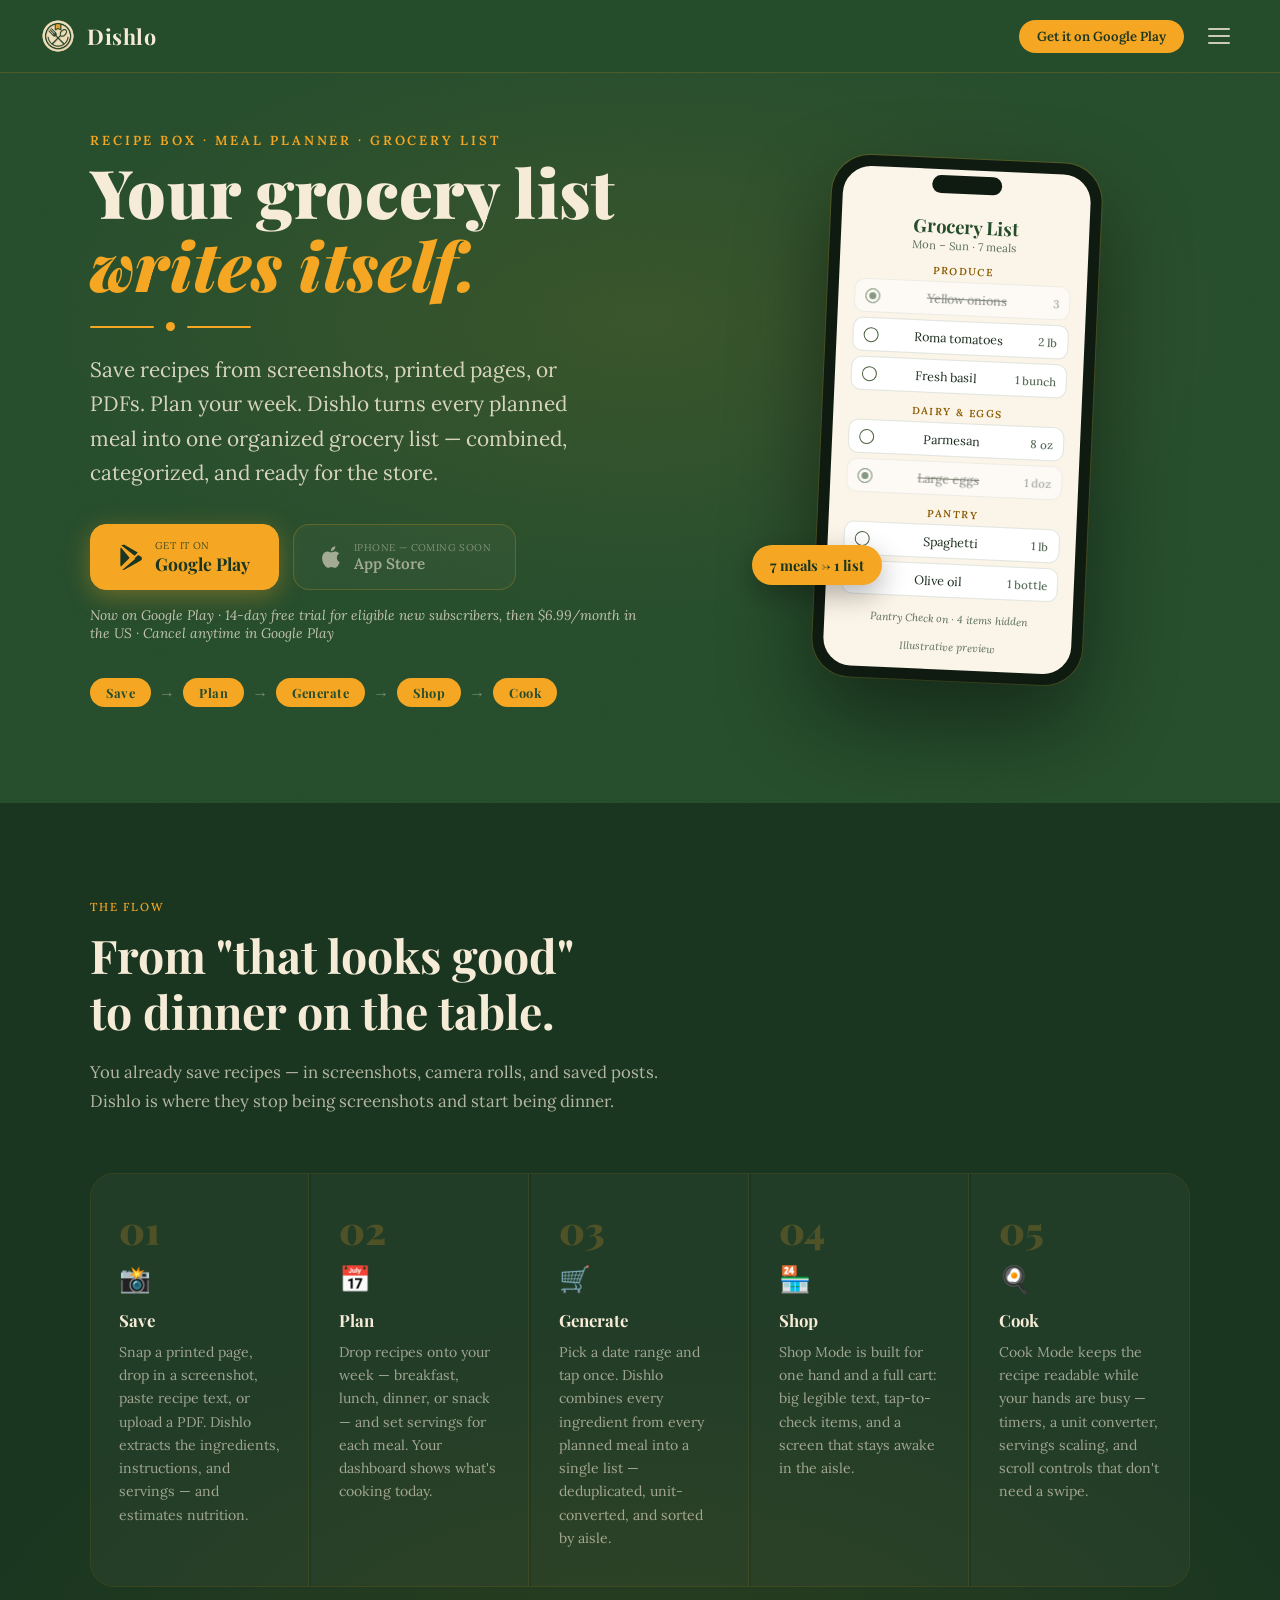
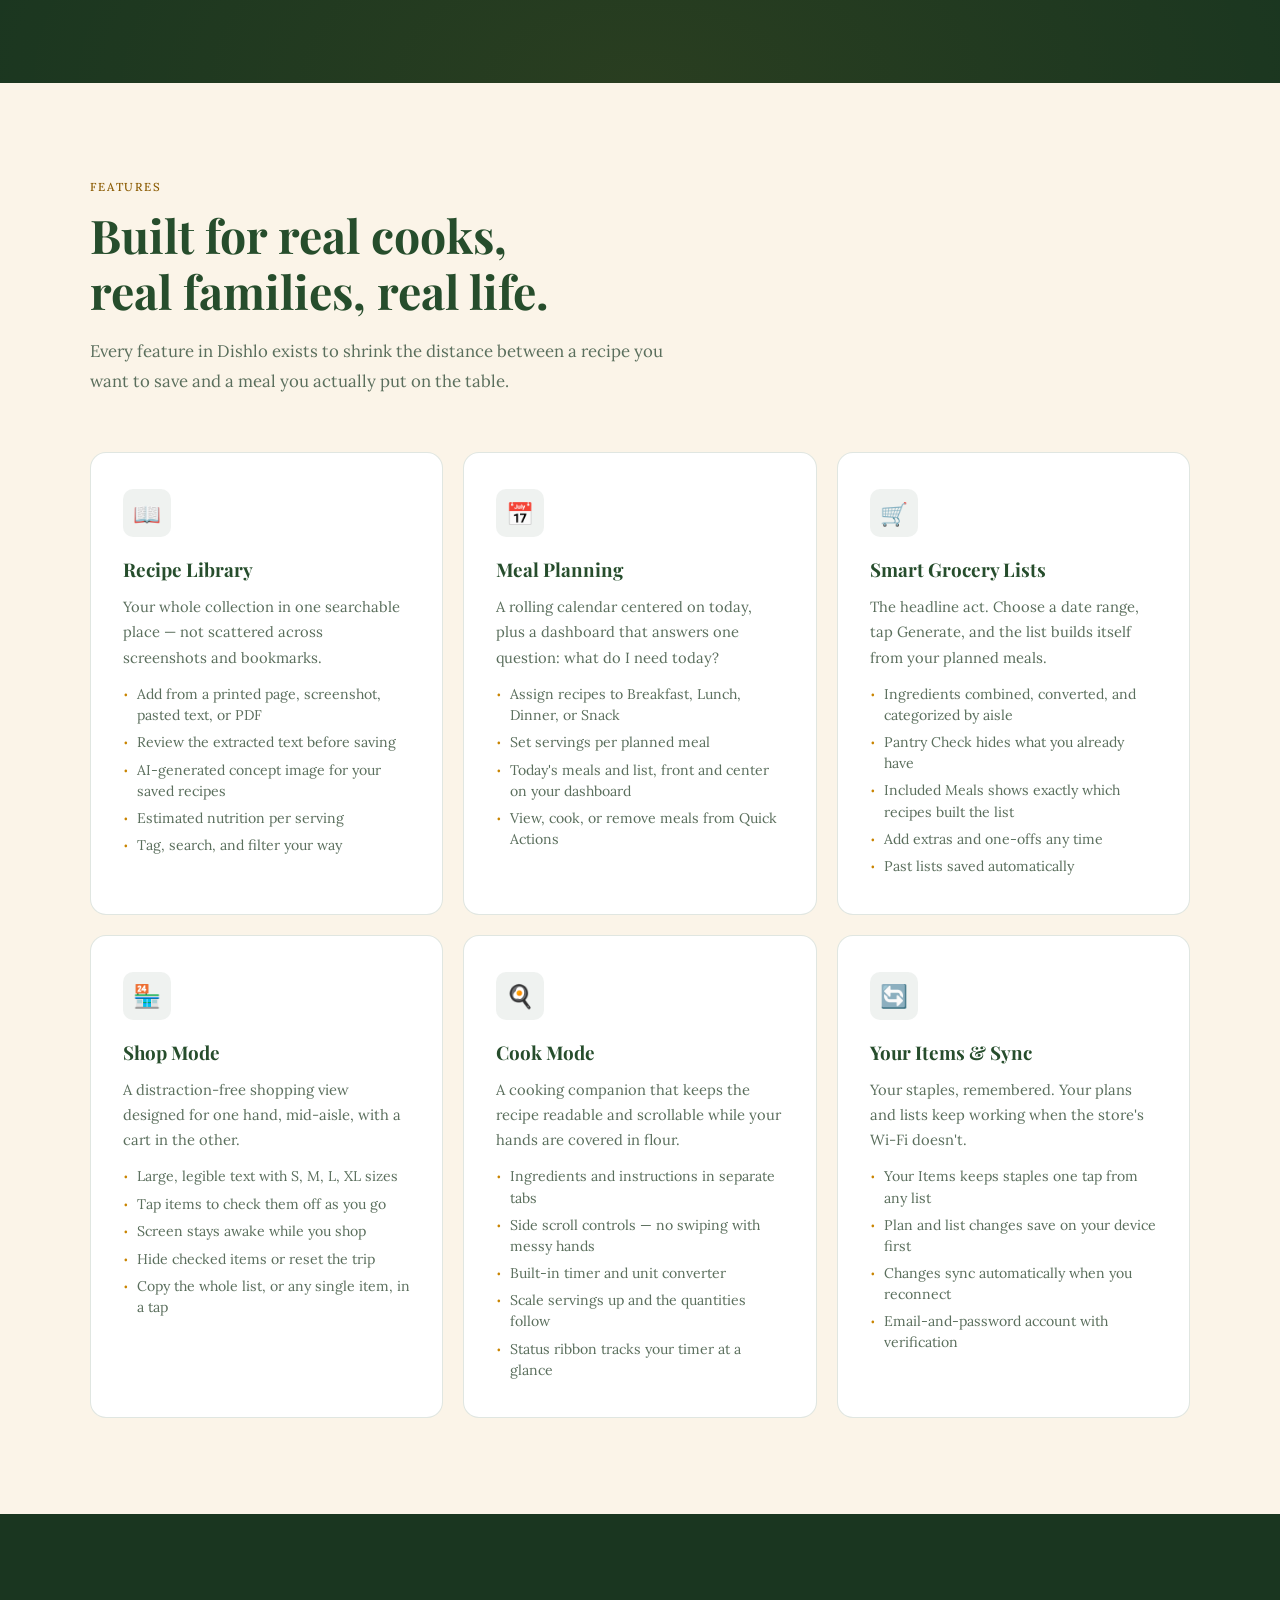
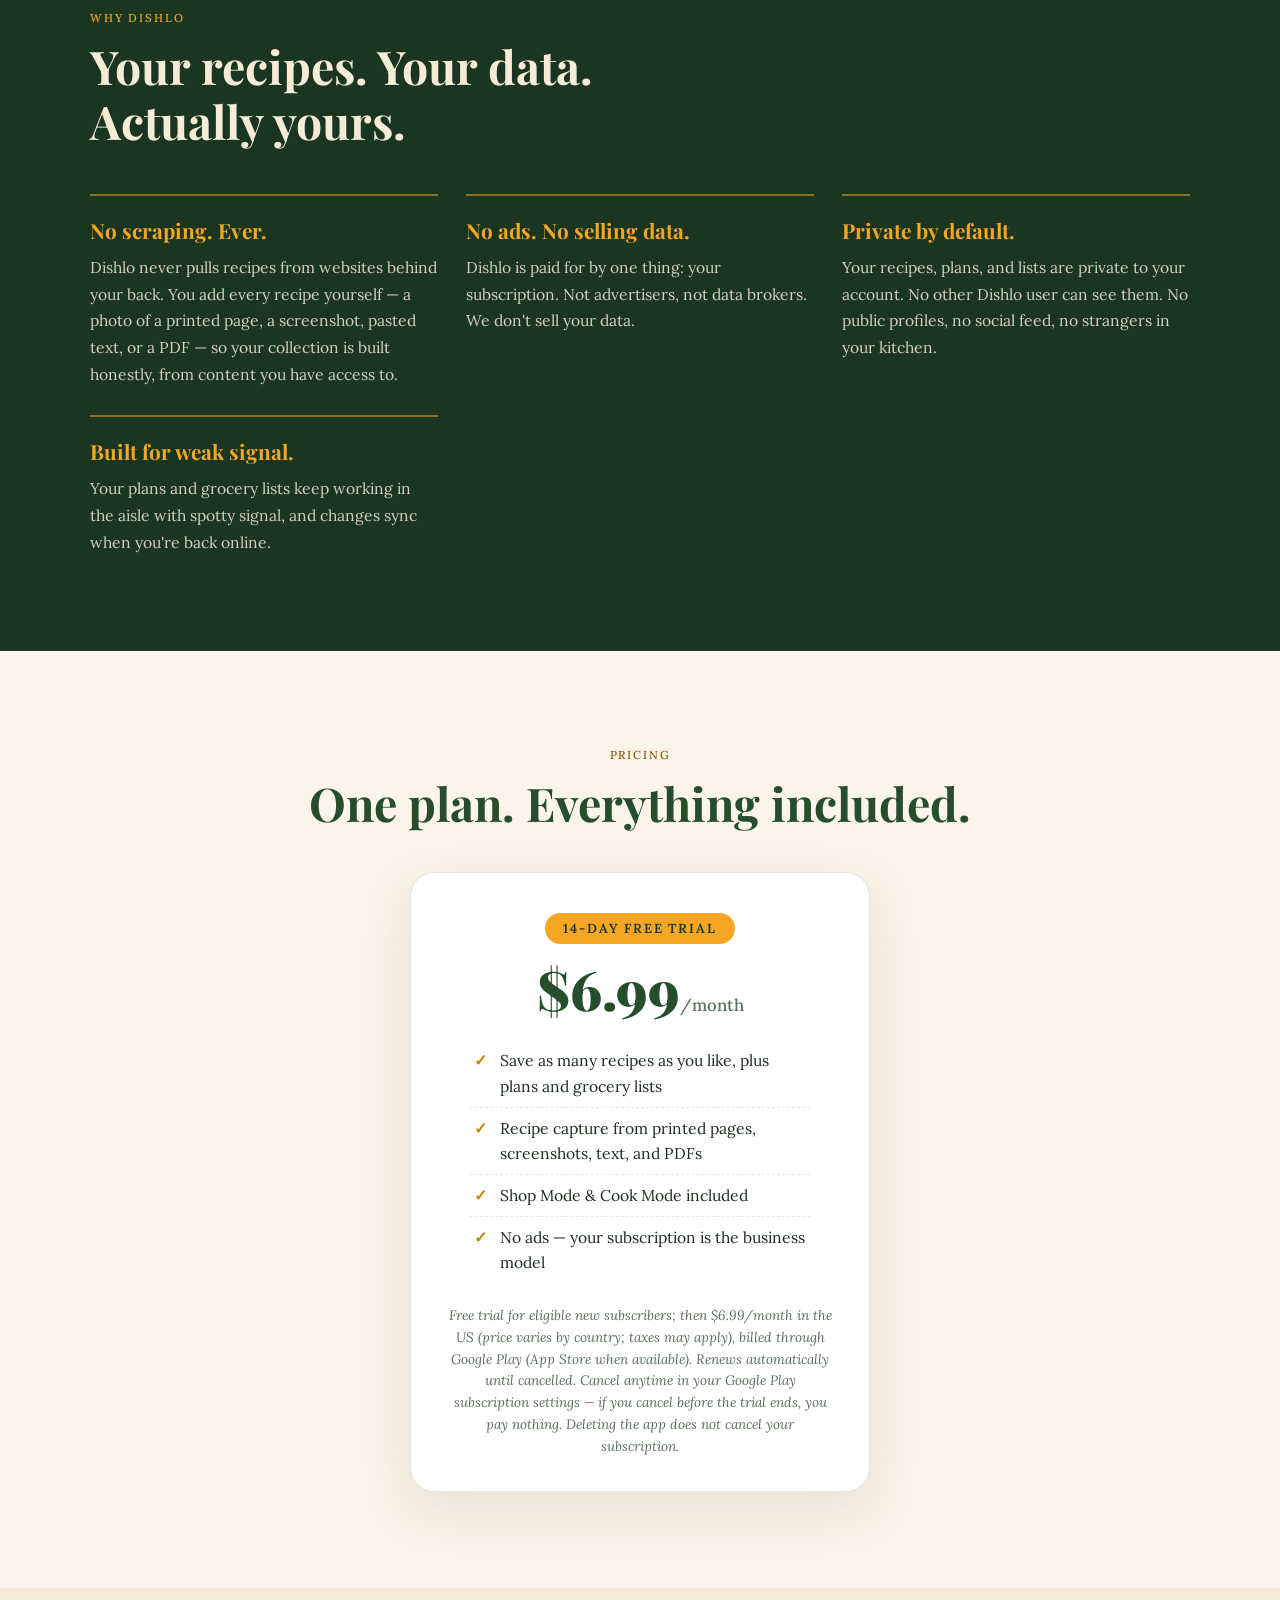
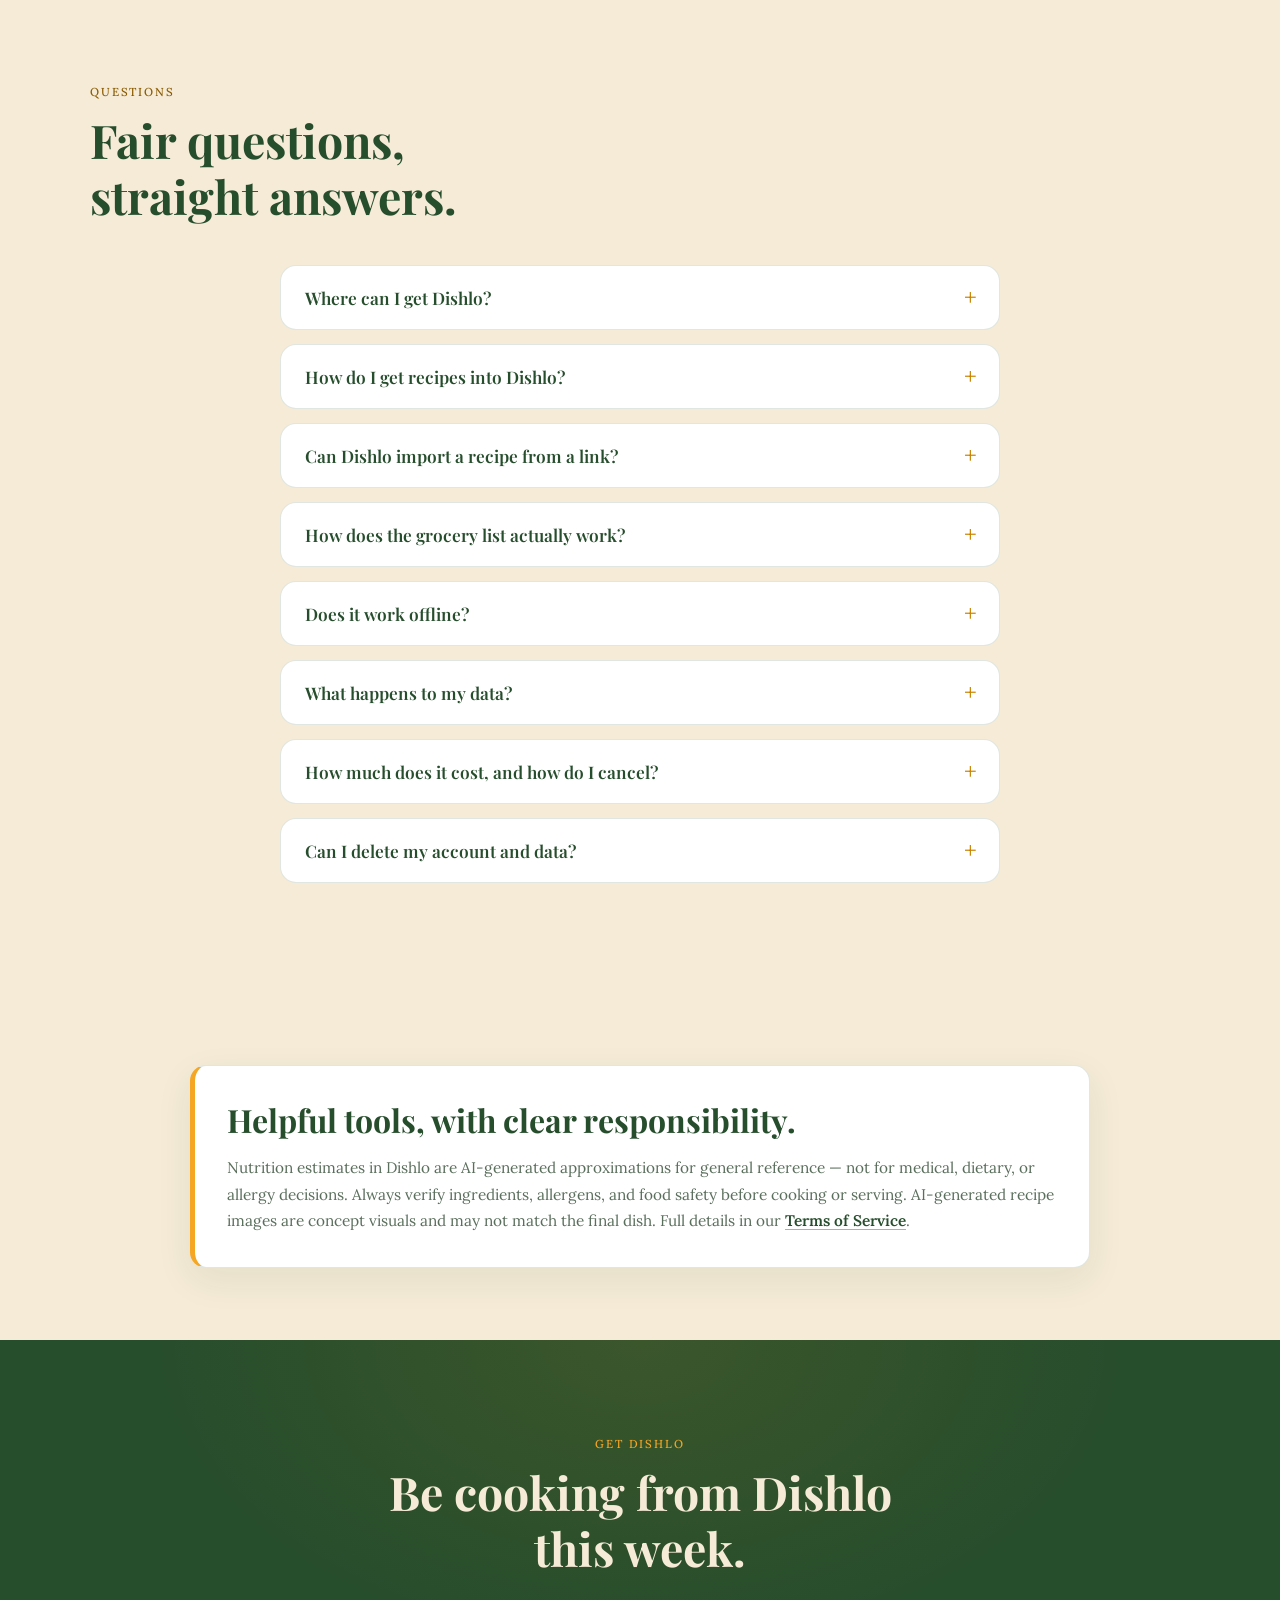
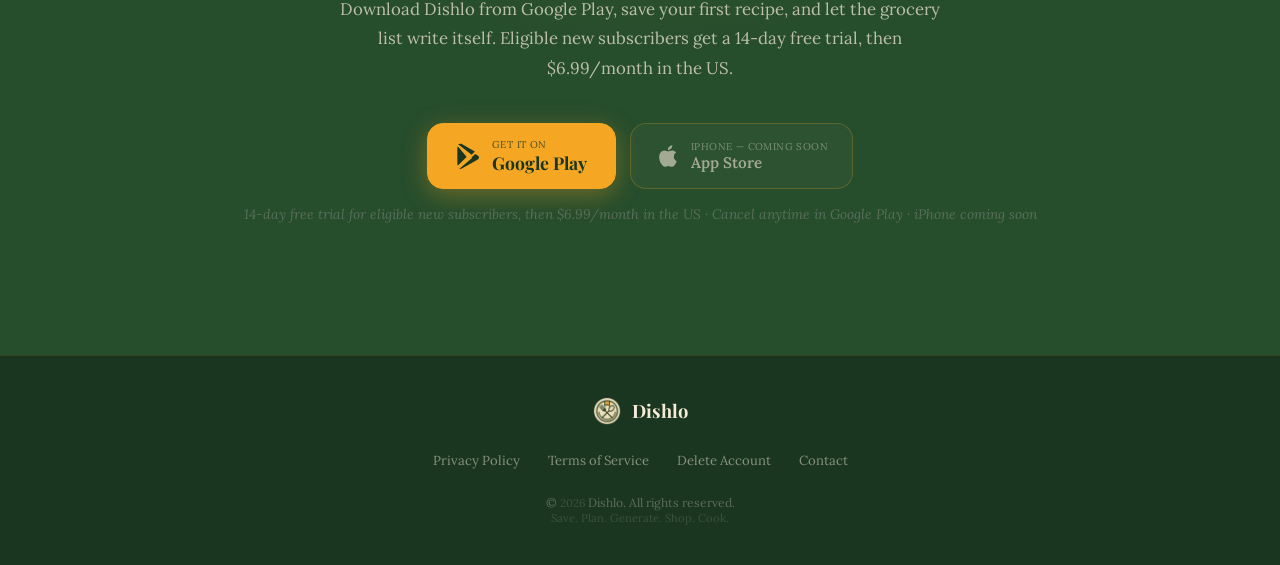
==== commit a39ffbe6: "index update" ====
--- a/index.html
+++ b/index.html
@@ -5,13 +5,13 @@
   <meta name="viewport" content="width=device-width, initial-scale=1.0" />
 
   <title>Dishlo — Save recipes. Plan meals. Your grocery list writes itself.</title>
-  <meta name="description" content="Dishlo turns the recipes you save into a weekly meal plan and one organized grocery list. Snap, screenshot, paste, or upload a PDF. Now on Google Play — 14-day free trial for eligible new subscribers." />
+  <meta name="description" content="Dishlo turns the recipes you save into a weekly meal plan and one organized grocery list. Screenshot, snap a printed page, paste text, or upload a PDF. Now on Google Play — 14-day free trial for eligible new subscribers." />
   <meta name="theme-color" content="#264D2C" />
   <link rel="canonical" href="https://www.dishlo.com/" />
 
   <meta property="og:site_name" content="Dishlo" />
   <meta property="og:title" content="Dishlo — Your grocery list writes itself." />
-  <meta property="og:description" content="Save recipes from screenshots, photos, or PDFs. Plan your week. Dishlo builds your grocery list automatically. Now on Google Play." />
+  <meta property="og:description" content="Save recipes from screenshots, printed pages, or PDFs. Plan your week. Dishlo builds your grocery list automatically. Now on Google Play." />
   <meta property="og:type" content="website" />
   <meta property="og:url" content="https://www.dishlo.com/" />
   <meta property="og:image" content="https://www.dishlo.com/assets/og-image.png" />
@@ -55,7 +55,7 @@
         "mainEntity": [
           { "@type": "Question", "name": "Where can I get Dishlo?", "acceptedAnswer": { "@type": "Answer", "text": "Dishlo is available now on Google Play for Android. An iPhone version is planned." } },
           { "@type": "Question", "name": "How much does Dishlo cost?", "acceptedAnswer": { "@type": "Answer", "text": "In the US, Dishlo is $6.99 per month after a 14-day free trial for eligible new subscribers. Pricing varies by country and taxes may apply. Cancel before the trial ends and you pay nothing." } },
-          { "@type": "Question", "name": "Can Dishlo import a recipe from a link?", "acceptedAnswer": { "@type": "Answer", "text": "No, and that is deliberate. Dishlo does not scrape websites. You add recipes yourself from a photo, screenshot, pasted text, or PDF." } },
+          { "@type": "Question", "name": "Can Dishlo import a recipe from a link?", "acceptedAnswer": { "@type": "Answer", "text": "No, and that is deliberate. Dishlo does not scrape websites. You add recipes yourself from a photo of a printed page, a screenshot, pasted text, or a PDF." } },
           { "@type": "Question", "name": "Does Dishlo work offline?", "acceptedAnswer": { "@type": "Answer", "text": "Dishlo is built to keep working on a weak connection: plan and grocery-list changes save on your device and sync when you reconnect. Adding a new recipe needs an internet connection." } }
         ]
       }
@@ -108,7 +108,7 @@
         </div>
 
         <p class="hero-tagline">
-          Save recipes from screenshots, photos, or PDFs. Plan your week.
+          Save recipes from screenshots, printed pages, or PDFs. Plan your week.
           Dishlo turns every planned meal into one organized grocery list —
           combined, categorized, and ready for the store.
         </p>
@@ -197,7 +197,7 @@
           <div class="step-icon">📸</div>
           <div class="step-title">Save</div>
           <p class="step-desc">
-            Snap a photo, drop in a screenshot, paste recipe text, or upload a PDF.
+            Snap a printed page, drop in a screenshot, paste recipe text, or upload a PDF.
             Dishlo extracts the ingredients, instructions, and servings — and estimates nutrition.
           </p>
         </div>
@@ -268,7 +268,7 @@
             screenshots and bookmarks.
           </p>
           <div class="feature-bullets">
-            <div class="feature-bullet">Add from a snap, screenshot, pasted text, or PDF</div>
+            <div class="feature-bullet">Add from a printed page, screenshot, pasted text, or PDF</div>
             <div class="feature-bullet">Review the extracted text before saving</div>
             <div class="feature-bullet">AI-generated concept image for your saved recipes</div>
             <div class="feature-bullet">Estimated nutrition per serving</div>
@@ -371,7 +371,7 @@
           <div class="trust-title">No scraping. Ever.</div>
           <p>
             Dishlo never pulls recipes from websites behind your back. You add every recipe
-            yourself — a snap, a screenshot, pasted text, or a PDF — so your collection is
+            yourself — a photo of a printed page, a screenshot, pasted text, or a PDF — so your collection is
             built honestly, from content you have access to.
           </p>
         </div>
@@ -416,7 +416,7 @@
         <div class="pricing-price">$6.99<span>/month</span></div>
         <ul class="pricing-list">
           <li>Save as many recipes as you like, plus plans and grocery lists</li>
-          <li>Recipe capture from snaps, screenshots, text, and PDFs</li>
+          <li>Recipe capture from printed pages, screenshots, text, and PDFs</li>
           <li>Shop Mode &amp; Cook Mode included</li>
           <li>No ads — your subscription is the business model</li>
         </ul>
@@ -455,10 +455,11 @@
         <details class="faq-item">
           <summary>How do I get recipes into Dishlo?</summary>
           <p>
-            Four ways: snap a photo of a cookbook page, add a screenshot from your camera roll,
-            paste recipe text, or upload a PDF. Dishlo reads it, extracts the ingredients and
-            instructions, and puts the extracted text in front of you to review before
-            you save. You can edit the recipe afterward.
+            Four ways: snap a photo of a printed cookbook page, add a screenshot from your camera
+            roll, paste recipe text, or upload a PDF. Dishlo reads it, extracts the ingredients
+            and instructions, and puts the extracted text in front of you to review before
+            you save. You can edit the recipe afterward. Dishlo reads printed text and can’t
+            reliably read handwriting, so for handwritten recipes, type or paste the text.
           </p>
         </details>
 
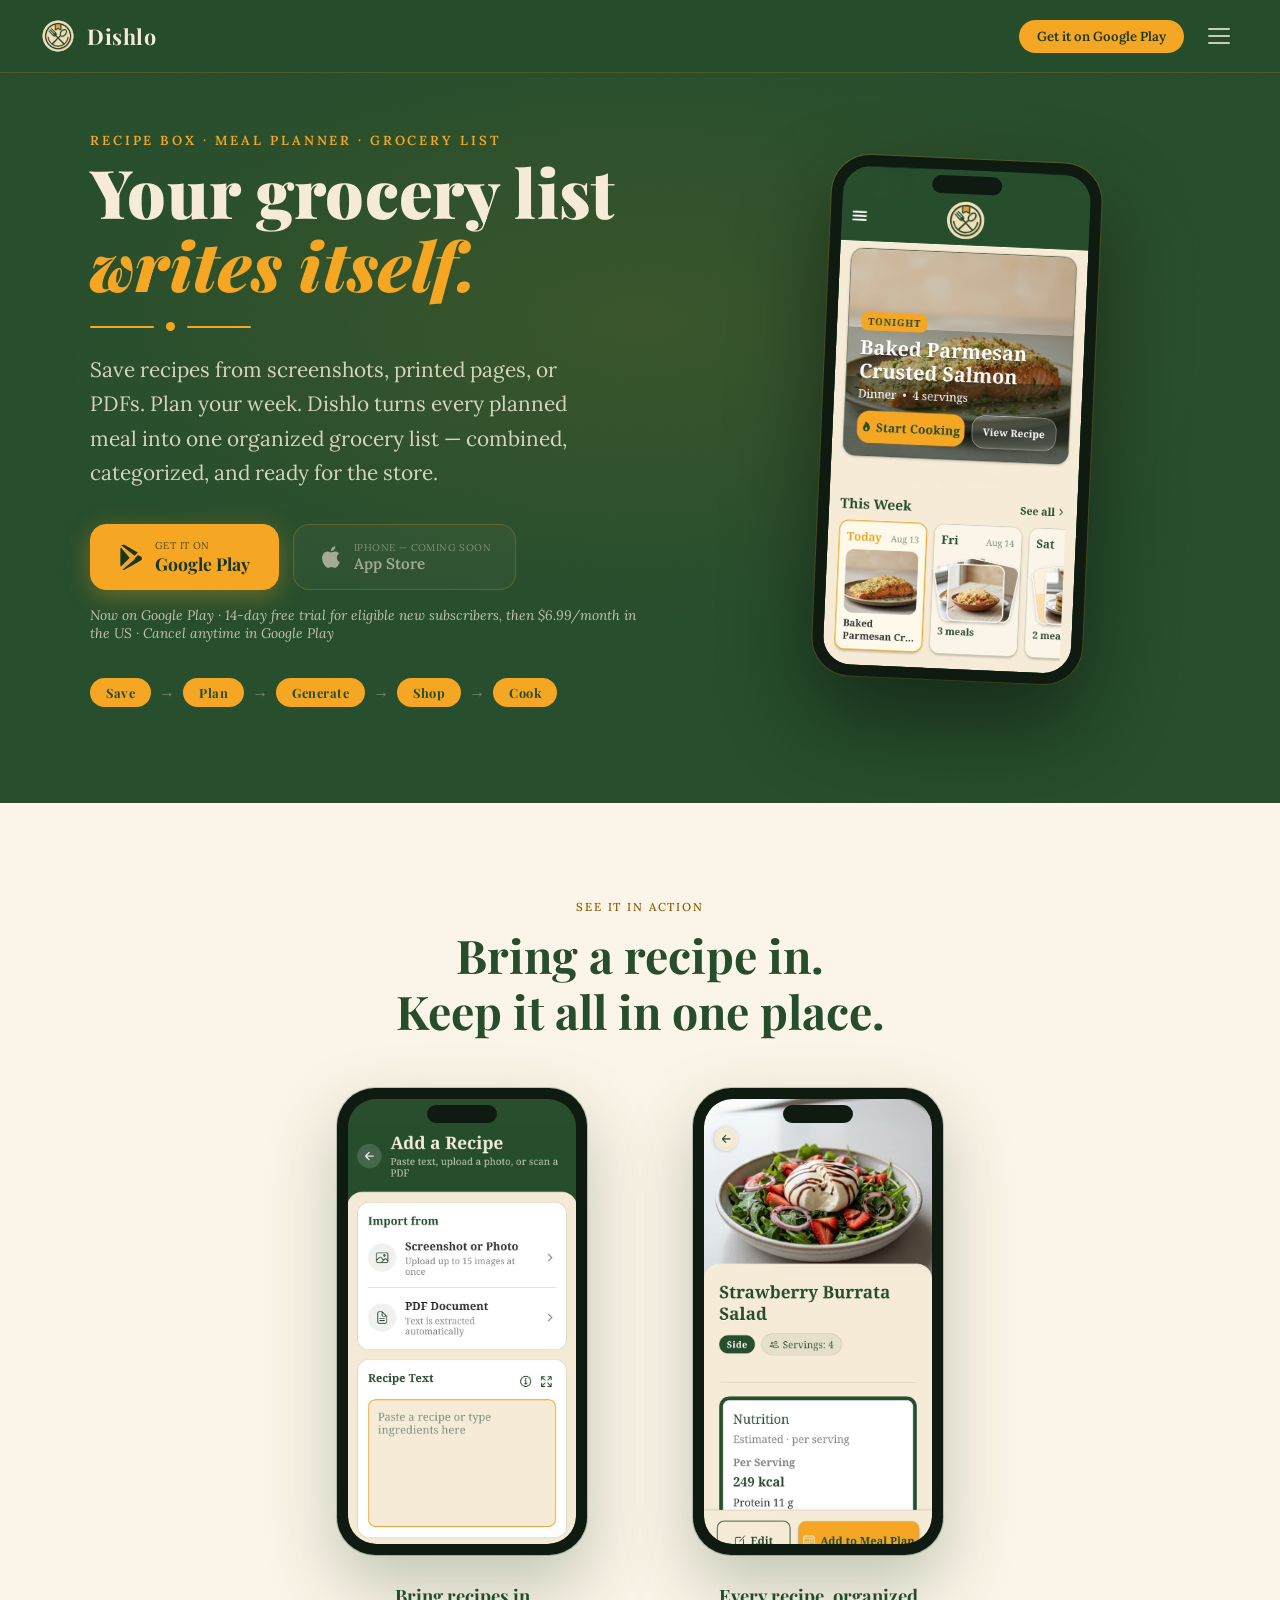
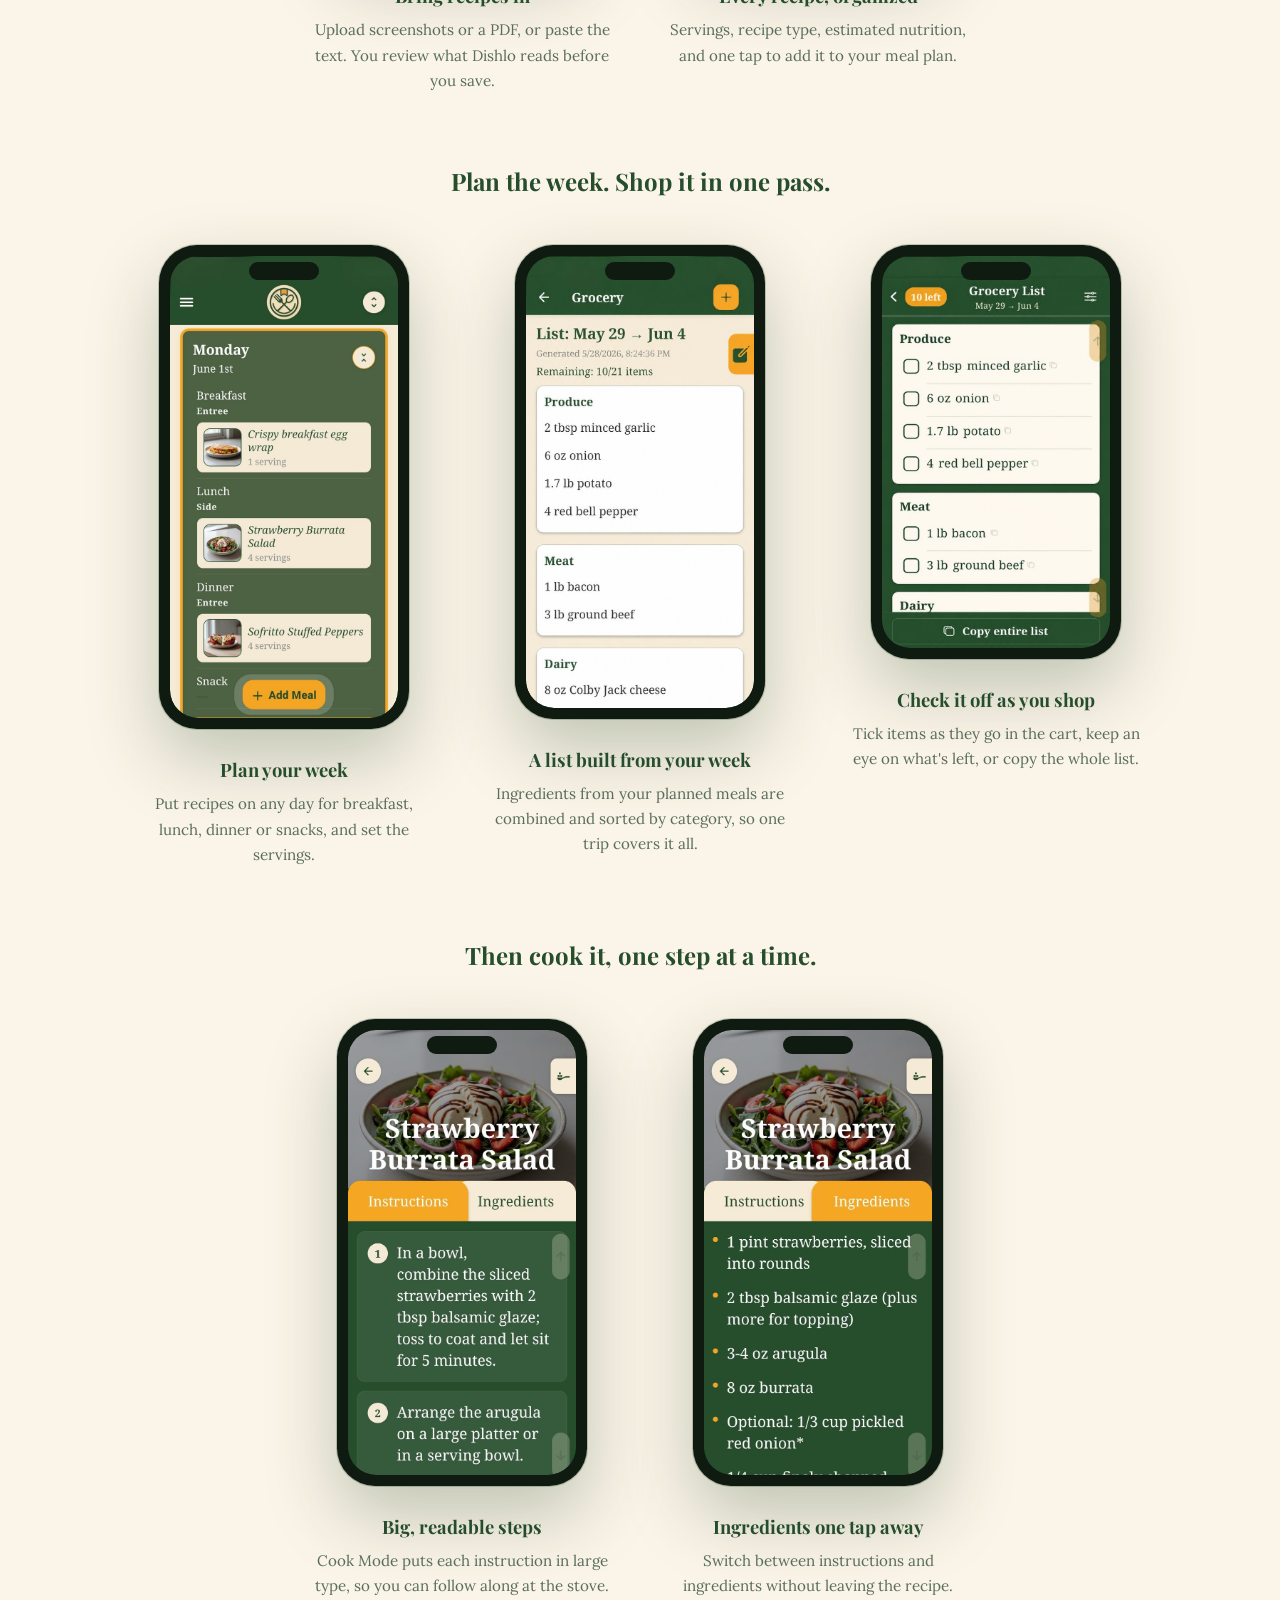
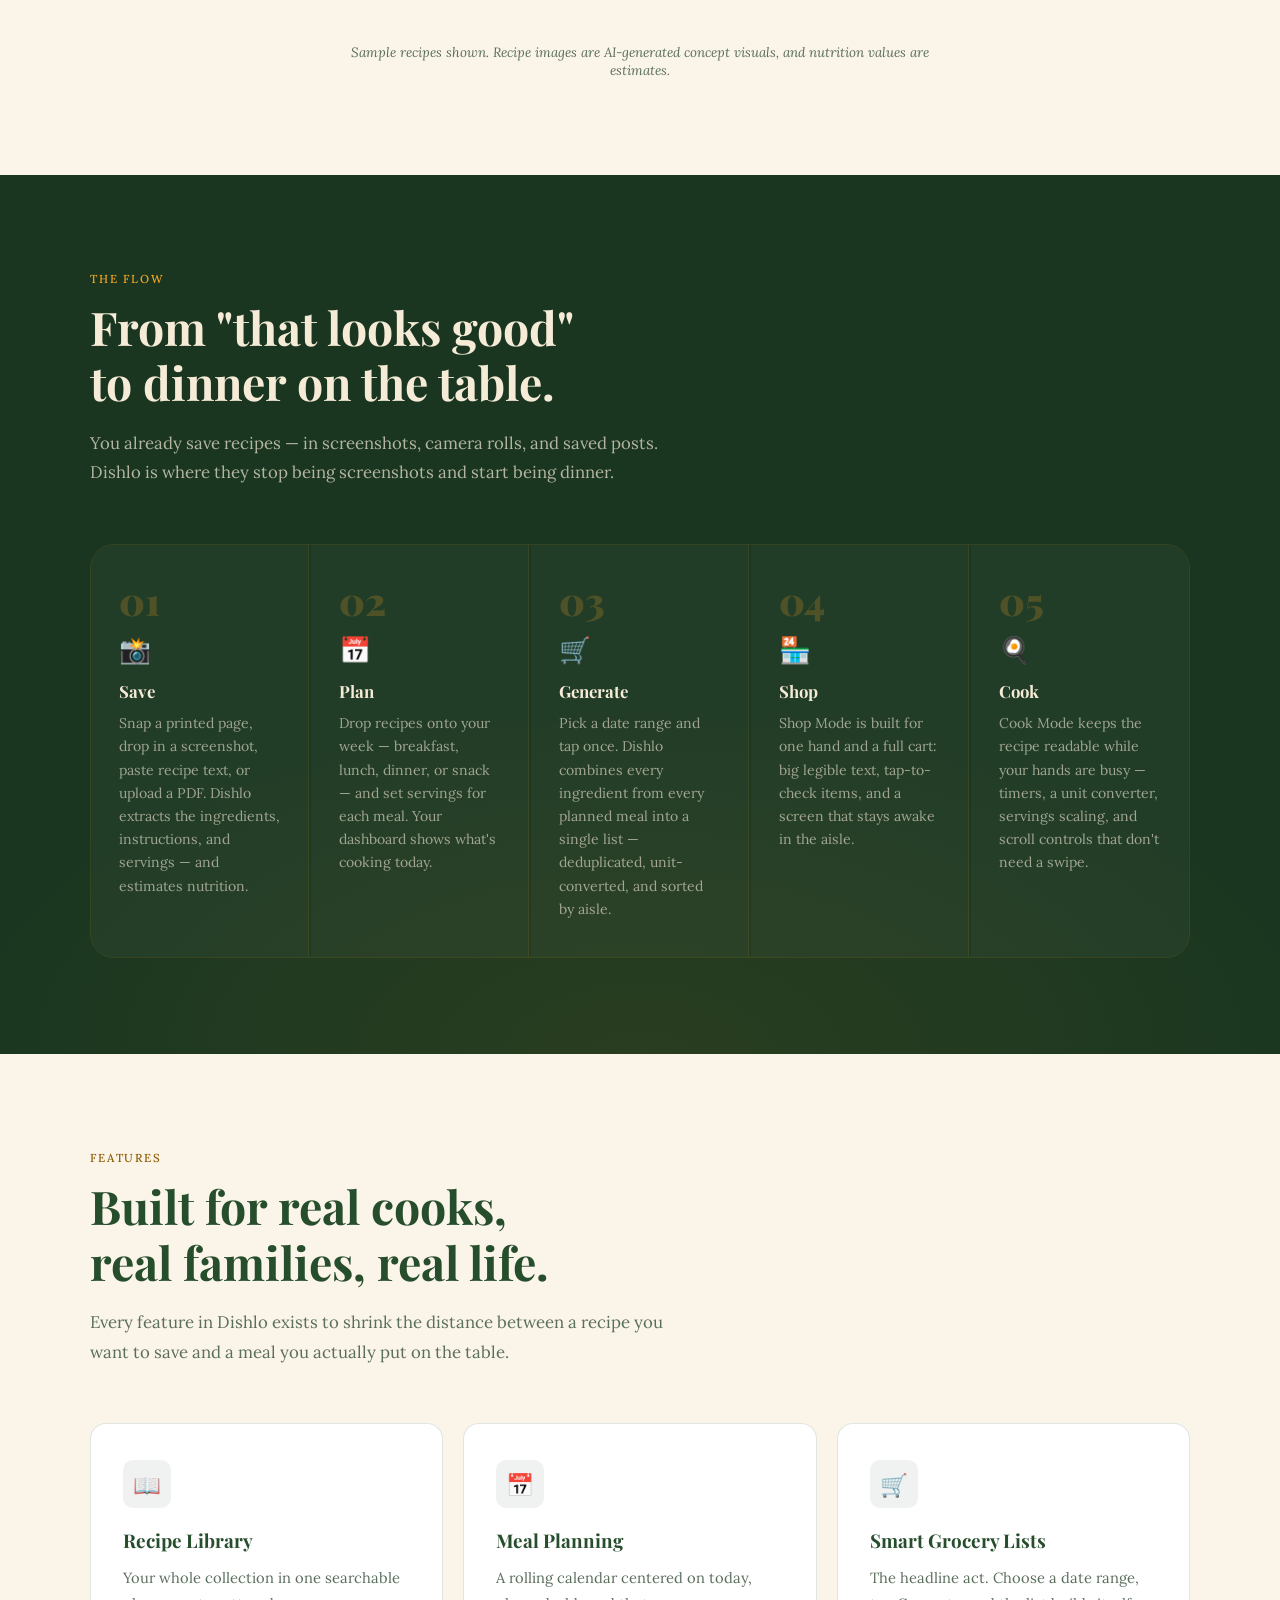
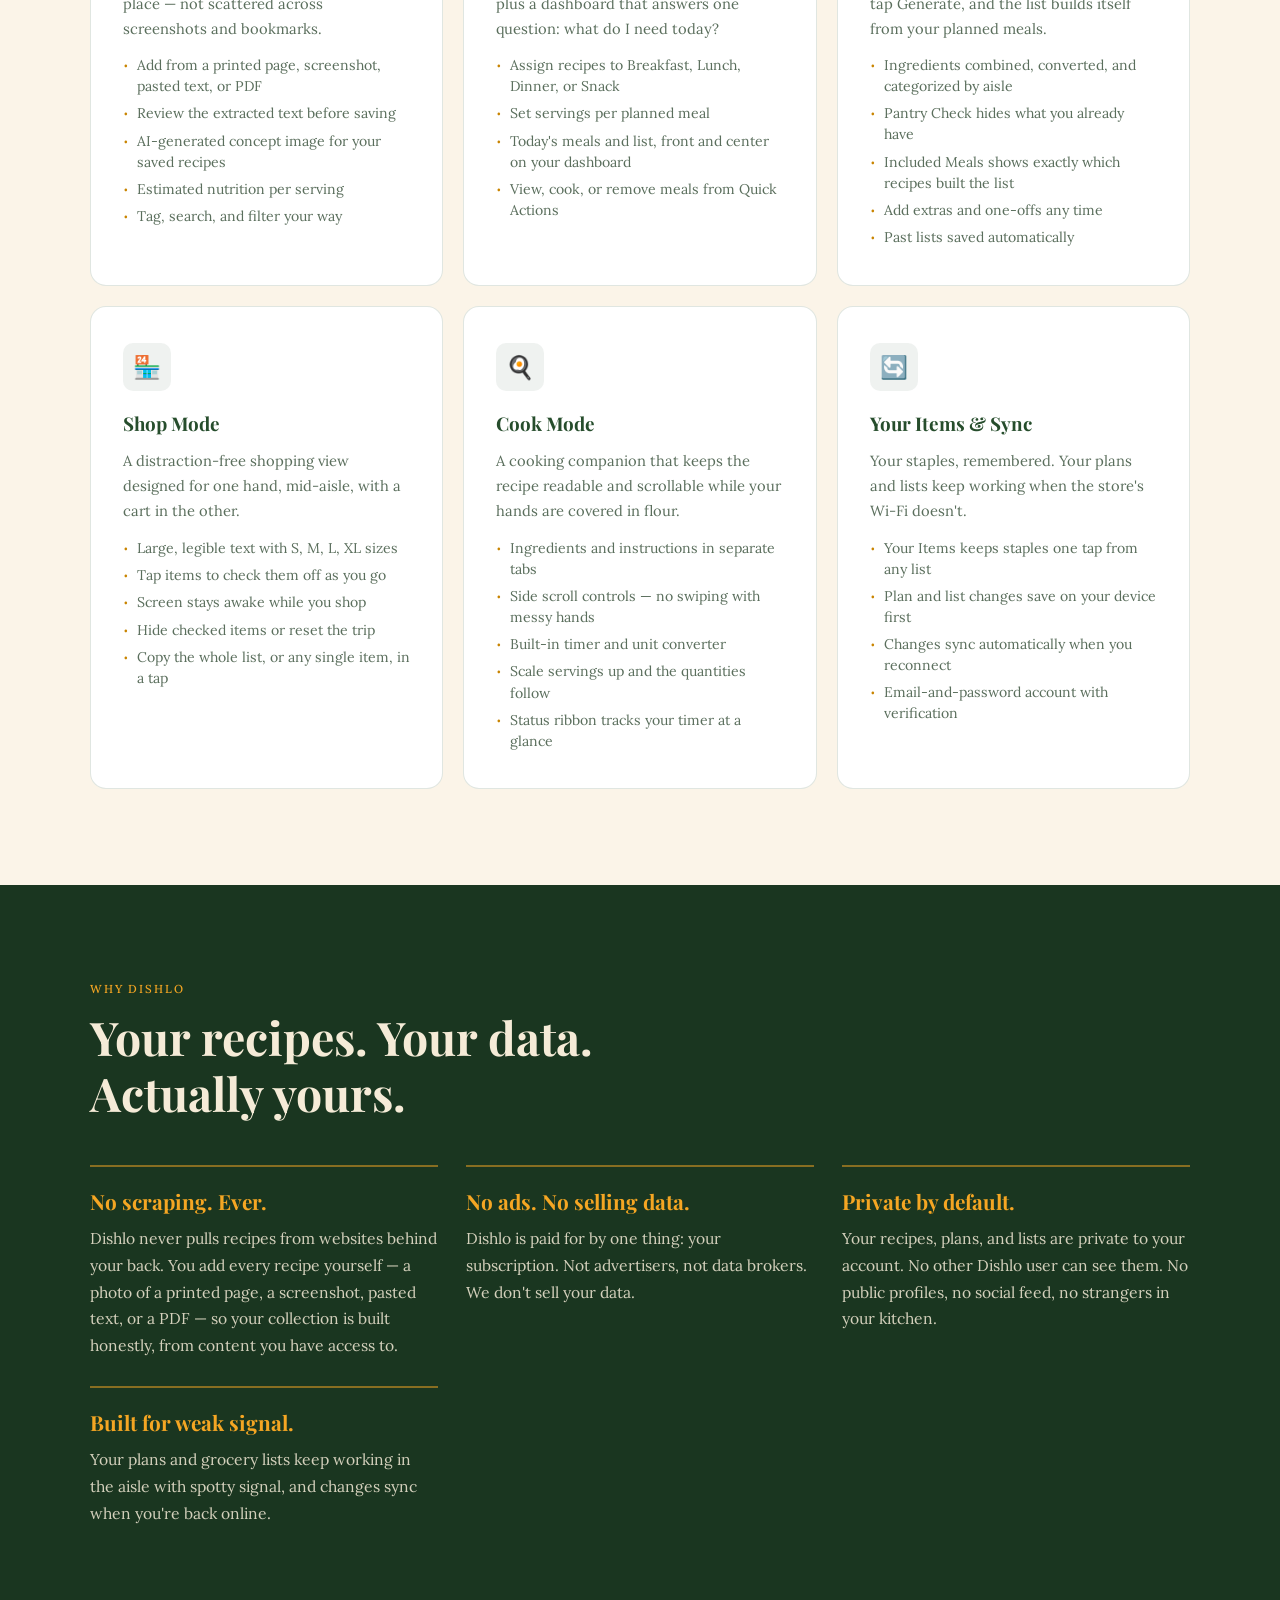
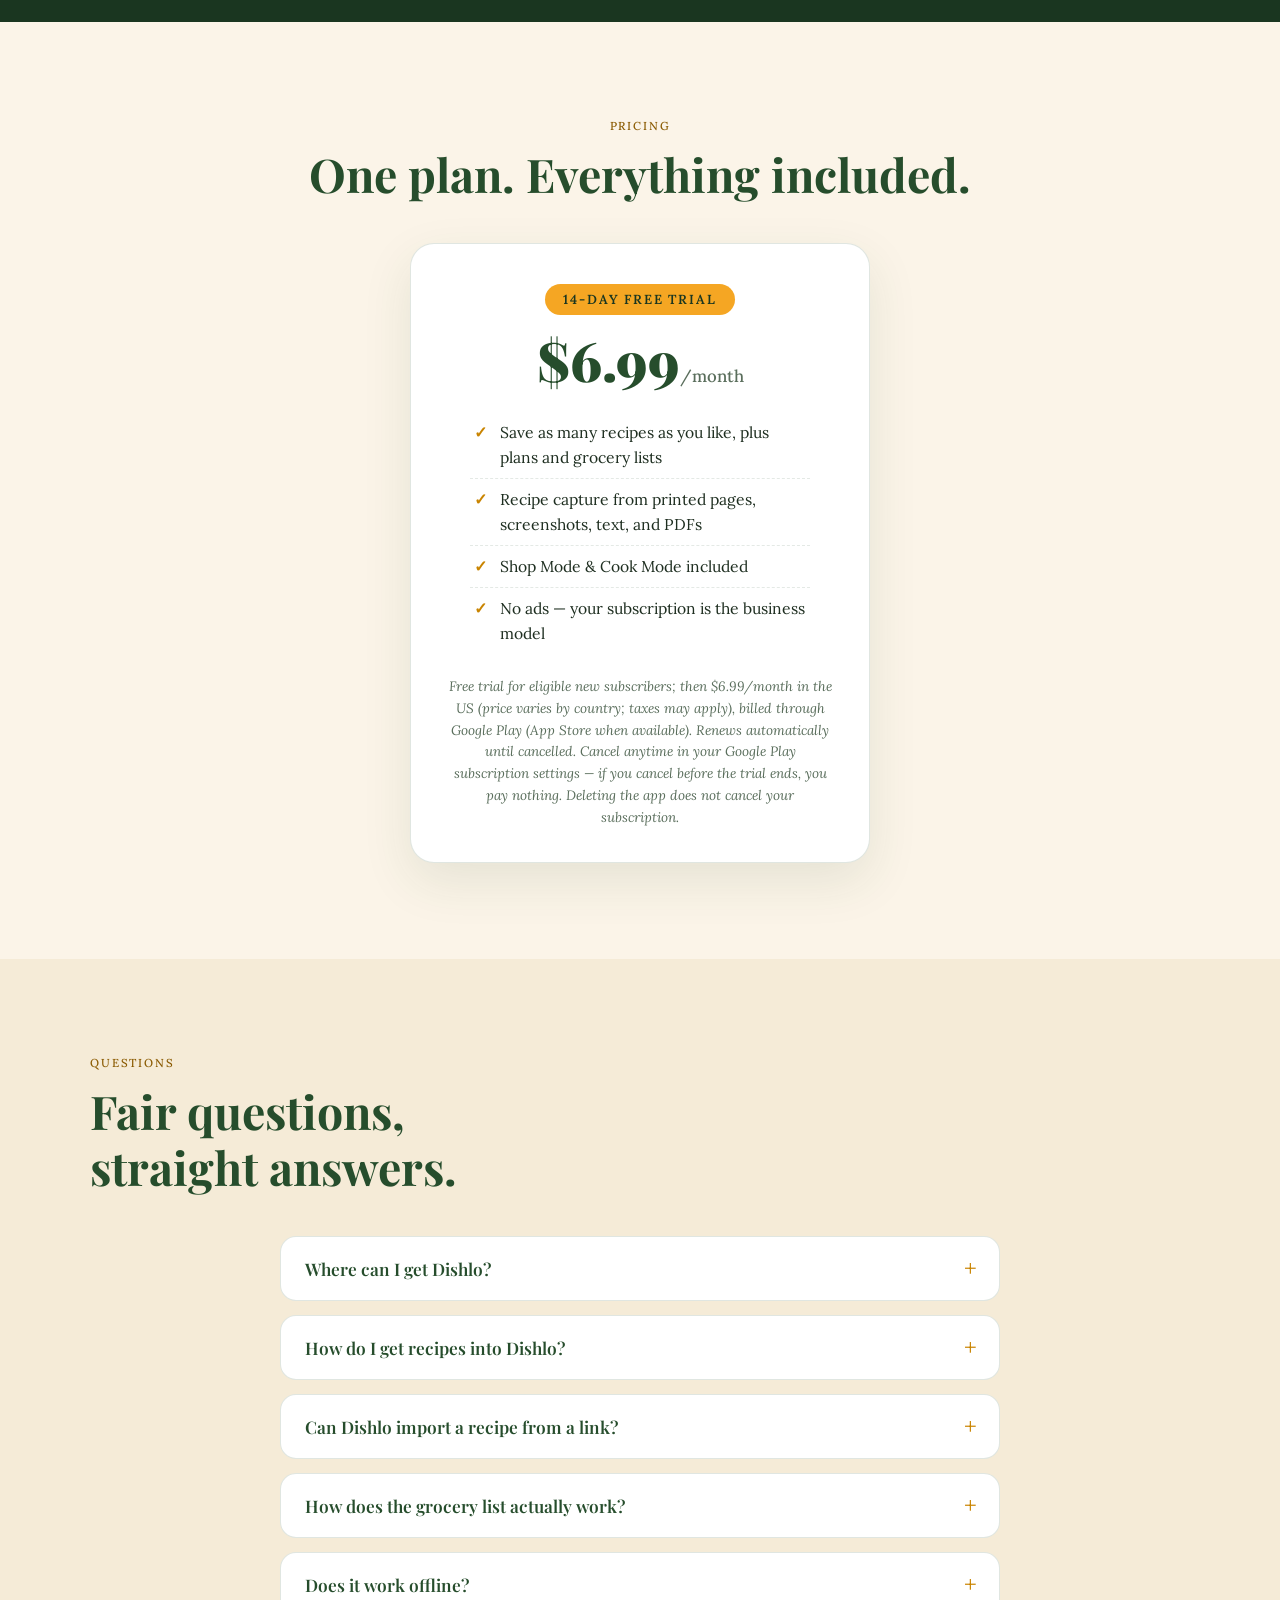
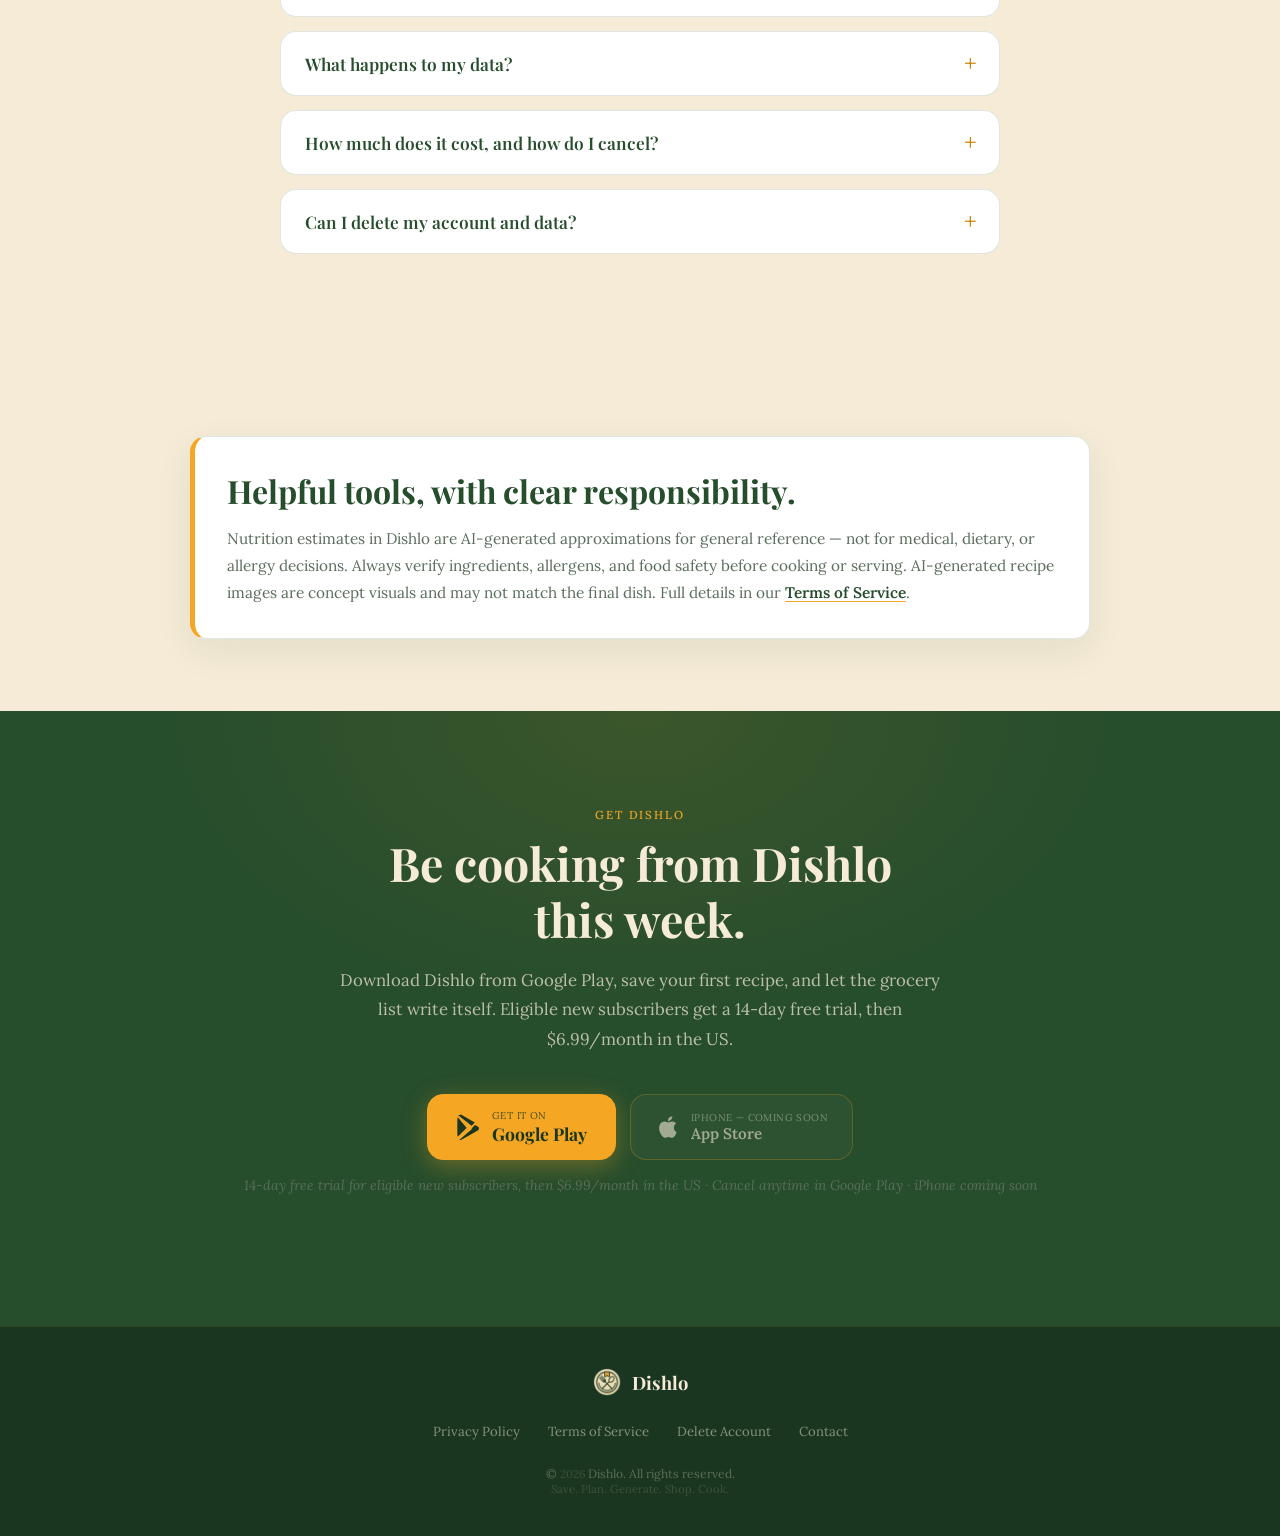
==== commit 3794570e: "app images upgrade" ====
--- a/index.html
+++ b/index.html
@@ -150,32 +150,140 @@
         </div>
       </div>
 
-      <div class="hero-visual" aria-hidden="true">
+      <div class="hero-visual">
         <div class="phone">
           <div class="phone-notch"></div>
-          <div class="phone-screen">
-            <div class="ph-head">
-              <div class="ph-title">Grocery List</div>
-              <div class="ph-sub">Mon – Sun &middot; 7 meals</div>
-            </div>
-            <div class="ph-group">Produce</div>
-            <div class="ph-item done"><i></i><span>Yellow onions</span><b>3</b></div>
-            <div class="ph-item"><i></i><span>Roma tomatoes</span><b>2 lb</b></div>
-            <div class="ph-item"><i></i><span>Fresh basil</span><b>1 bunch</b></div>
-            <div class="ph-group">Dairy &amp; Eggs</div>
-            <div class="ph-item"><i></i><span>Parmesan</span><b>8 oz</b></div>
-            <div class="ph-item done"><i></i><span>Large eggs</span><b>1 doz</b></div>
-            <div class="ph-group">Pantry</div>
-            <div class="ph-item"><i></i><span>Spaghetti</span><b>1 lb</b></div>
-            <div class="ph-item"><i></i><span>Olive oil</span><b>1 bottle</b></div>
-            <div class="ph-foot">Pantry Check on &middot; 4 items hidden</div>
-            <div class="ph-foot">Illustrative preview</div>
-          </div>
-        </div>
-        <div class="hero-bubble">7 meals → 1 list</div>
+          <div class="phone-screen has-shot">
+            <img src="./assets/app-dashboard.jpg" width="640" height="1287" fetchpriority="high"
+                 alt="The Dishlo dashboard: tonight's planned dinner with Start Cooking and View Recipe buttons, and a week-at-a-glance strip." />
+          </div>
+        </div>
       </div>
     </div>
   </header>
+
+  <section class="shots-section" id="see-it">
+    <div class="container">
+      <div class="section-label reveal">See it in action</div>
+
+      <h2 class="section-title reveal reveal-delay-1">
+        Bring a recipe in.<br />
+        Keep it all in one place.
+      </h2>
+
+      <div class="shots-grid reveal reveal-delay-2">
+        <figure class="shot">
+          <div class="phone flat">
+            <div class="phone-notch"></div>
+            <div class="phone-screen has-shot">
+              <img src="./assets/app-add-recipe.jpg" width="640" height="1239" loading="lazy"
+                   alt="The Add a Recipe screen with options to upload screenshots or a PDF, or paste recipe text." />
+            </div>
+          </div>
+          <figcaption>
+            <strong>Bring recipes in</strong>
+            Upload screenshots or a PDF, or paste the text. You review what Dishlo reads before you save.
+          </figcaption>
+        </figure>
+
+        <figure class="shot">
+          <div class="phone flat">
+            <div class="phone-notch"></div>
+            <div class="phone-screen has-shot">
+              <img src="./assets/app-recipe.jpg" width="640" height="1299" loading="lazy"
+                   alt="A saved recipe showing servings, recipe type, an estimated nutrition panel, and an Add to Meal Plan button." />
+            </div>
+          </div>
+          <figcaption>
+            <strong>Every recipe, organized</strong>
+            Servings, recipe type, estimated nutrition, and one tap to add it to your meal plan.
+          </figcaption>
+        </figure>
+      </div>
+
+      <h3 class="shots-sub reveal">Plan the week. Shop it in one pass.</h3>
+
+      <div class="shots-grid shots-grid-2 reveal">
+        <figure class="shot">
+          <div class="phone flat">
+            <div class="phone-notch"></div>
+            <div class="phone-screen has-shot">
+              <img src="./assets/app-meal-plan.jpg" width="640" height="1298" loading="lazy"
+                   alt="The weekly meal planner showing Monday with breakfast, lunch, dinner and snack slots, each with a recipe photo and serving count." />
+            </div>
+          </div>
+          <figcaption>
+            <strong>Plan your week</strong>
+            Put recipes on any day for breakfast, lunch, dinner or snacks, and set the servings.
+          </figcaption>
+        </figure>
+
+        <figure class="shot">
+          <div class="phone flat">
+            <div class="phone-notch"></div>
+            <div class="phone-screen has-shot">
+              <img src="./assets/app-grocery-list.jpg" width="640" height="1270" loading="lazy"
+                   alt="A weekly grocery list grouped into Produce, Meat and Dairy, with a count of items remaining." />
+            </div>
+          </div>
+          <figcaption>
+            <strong>A list built from your week</strong>
+            Ingredients from your planned meals are combined and sorted by category, so one trip covers it all.
+          </figcaption>
+        </figure>
+
+        <figure class="shot">
+          <div class="phone flat">
+            <div class="phone-notch"></div>
+            <div class="phone-screen has-shot">
+              <img src="./assets/app-shop-mode.jpg" width="640" height="1100" loading="lazy"
+                   alt="The shopping checklist with check boxes beside each item, an items-left counter, and a Copy entire list button." />
+            </div>
+          </div>
+          <figcaption>
+            <strong>Check it off as you shop</strong>
+            Tick items as they go in the cart, keep an eye on what's left, or copy the whole list.
+          </figcaption>
+        </figure>
+      </div>
+
+      <h3 class="shots-sub reveal">Then cook it, one step at a time.</h3>
+
+      <div class="shots-grid reveal">
+        <figure class="shot">
+          <div class="phone flat">
+            <div class="phone-notch"></div>
+            <div class="phone-screen has-shot">
+              <img src="./assets/app-cook-steps.jpg" width="640" height="1298" loading="lazy"
+                   alt="Cook Mode showing large, easy-to-read numbered instructions for a recipe." />
+            </div>
+          </div>
+          <figcaption>
+            <strong>Big, readable steps</strong>
+            Cook Mode puts each instruction in large type, so you can follow along at the stove.
+          </figcaption>
+        </figure>
+
+        <figure class="shot">
+          <div class="phone flat">
+            <div class="phone-notch"></div>
+            <div class="phone-screen has-shot">
+              <img src="./assets/app-cook-ingredients.jpg" width="640" height="1298" loading="lazy"
+                   alt="Cook Mode ingredients tab listing each ingredient with its amount." />
+            </div>
+          </div>
+          <figcaption>
+            <strong>Ingredients one tap away</strong>
+            Switch between instructions and ingredients without leaving the recipe.
+          </figcaption>
+        </figure>
+      </div>
+
+      <p class="shots-note reveal">
+        Sample recipes shown. Recipe images are AI-generated concept visuals, and nutrition values are estimates.
+      </p>
+    </div>
+  </section>
 
   <section class="how-section" id="how">
     <div class="container">
--- a/styles.css
+++ b/styles.css
@@ -1753,3 +1753,94 @@
 @media (max-width: 899px) {
   .hero-bubble { display: none; }
 }
+
+/* ── Real app screenshots (replaces illustrated phone) ───────────── */
+.phone-screen.has-shot {
+  padding: 0;
+  min-height: 0;
+  overflow: hidden;
+  background: var(--green-dark);
+}
+
+.phone-screen.has-shot img {
+  display: block;
+  width: 100%;
+  height: auto;
+  border-radius: 28px;
+}
+
+.phone.flat {
+  transform: none;
+  width: 250px;
+}
+
+.shots-section {
+  background: var(--beige-light);
+  text-align: center;
+}
+
+.shots-section .section-label {
+  color: #8a5a00;
+}
+
+.shots-grid {
+  display: flex;
+  flex-wrap: wrap;
+  justify-content: center;
+  gap: 56px;
+  margin-top: 48px;
+}
+
+.shot {
+  max-width: 300px;
+}
+
+.shot .phone {
+  margin: 0 auto;
+  box-shadow: 0 30px 70px rgba(38,77,44,0.28), 0 0 0 1px rgba(38,77,44,0.25);
+}
+
+.shot figcaption {
+  margin-top: 26px;
+  font-family: var(--body);
+  font-size: 0.95rem;
+  line-height: 1.65;
+  color: var(--text-muted);
+}
+
+.shot figcaption strong {
+  display: block;
+  font-family: var(--serif);
+  font-size: 1.15rem;
+  color: var(--green);
+  margin-bottom: 6px;
+}
+
+.shots-note {
+  max-width: 640px;
+  margin: 44px auto 0;
+  font-family: var(--body);
+  font-style: italic;
+  font-size: 0.84rem;
+  color: var(--text-muted);
+}
+
+/* Keep the two gallery phones the same height so captions line up */
+.shot .phone-screen.has-shot img {
+  aspect-ratio: 640 / 1250;
+  object-fit: cover;
+  object-position: top;
+}
+
+/* Second gallery row: screens differ in height, so don't force a ratio */
+.shots-sub {
+  font-family: var(--serif);
+  font-size: 1.5rem;
+  color: var(--green);
+  margin: 72px 0 0;
+}
+.shots-grid-2 { align-items: flex-start; }
+.shots-grid-2 .shot .phone-screen.has-shot img {
+  aspect-ratio: auto;
+  object-fit: fill;
+}
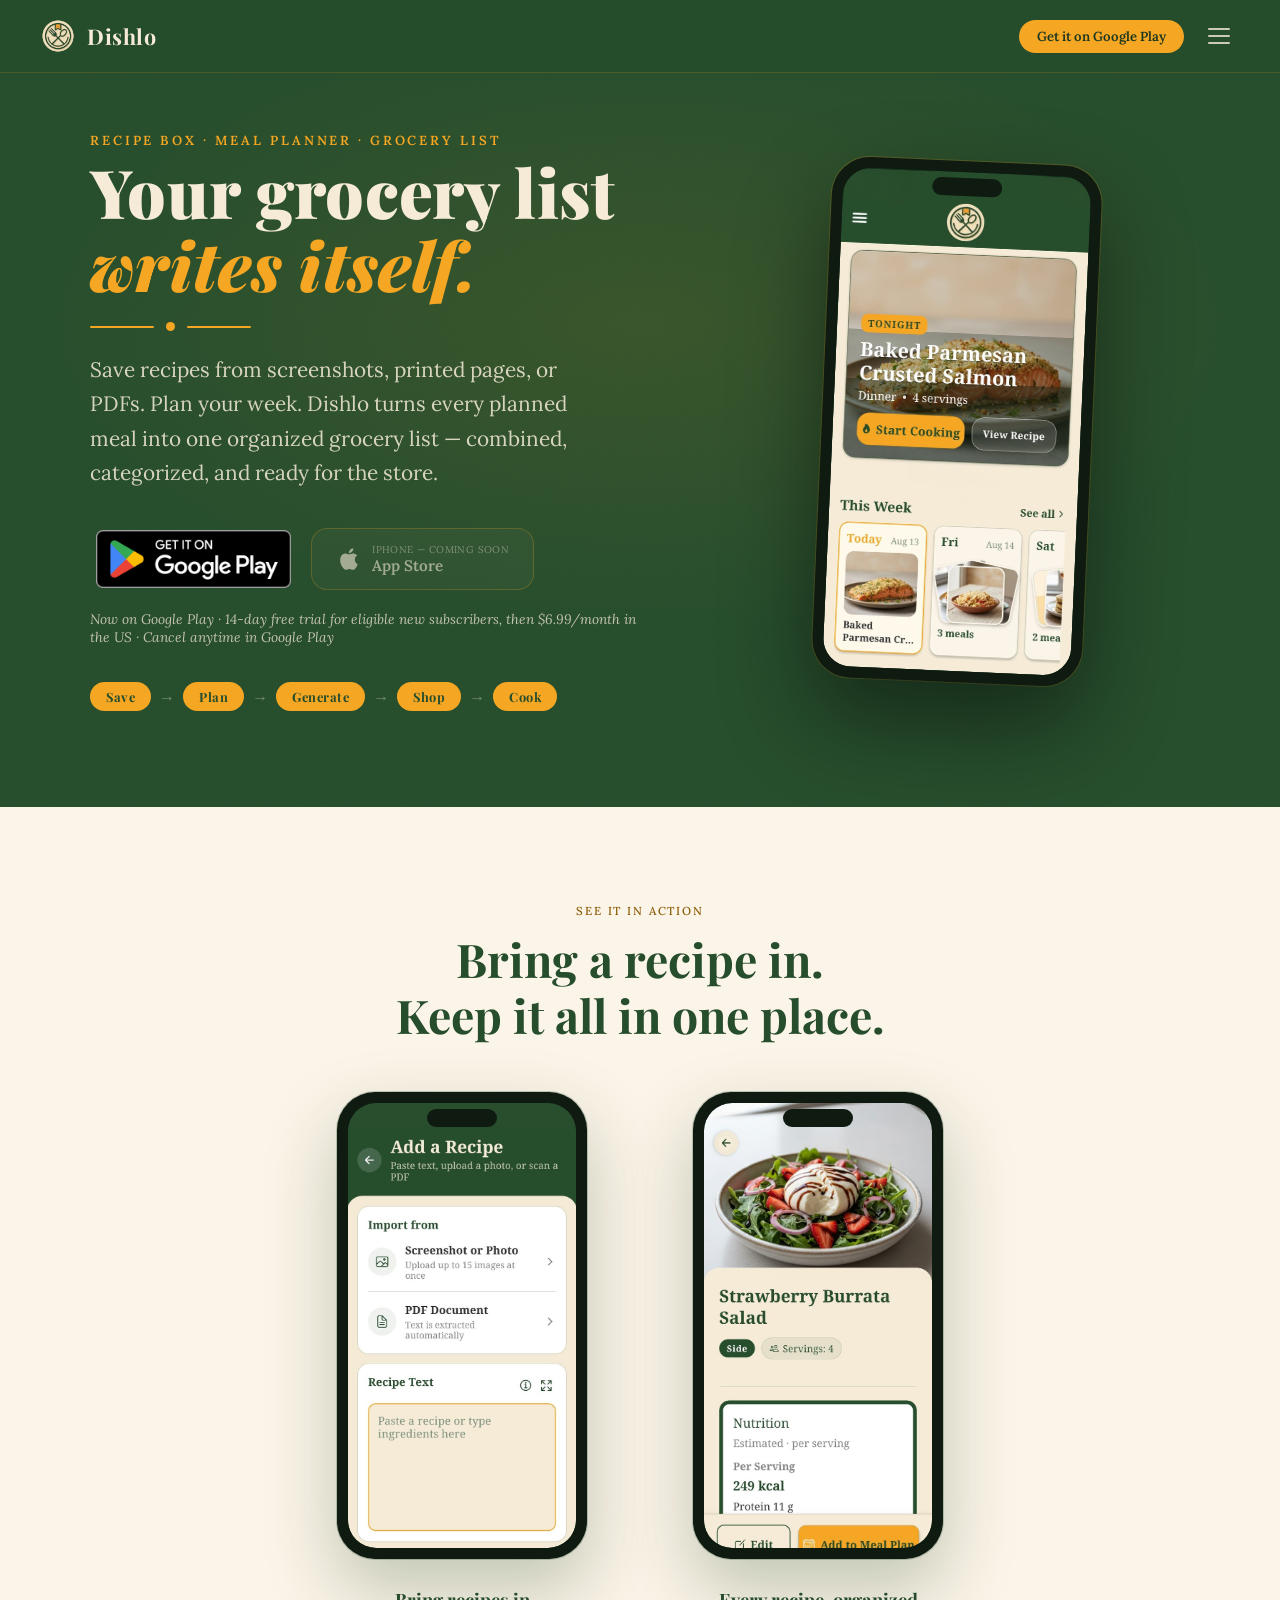
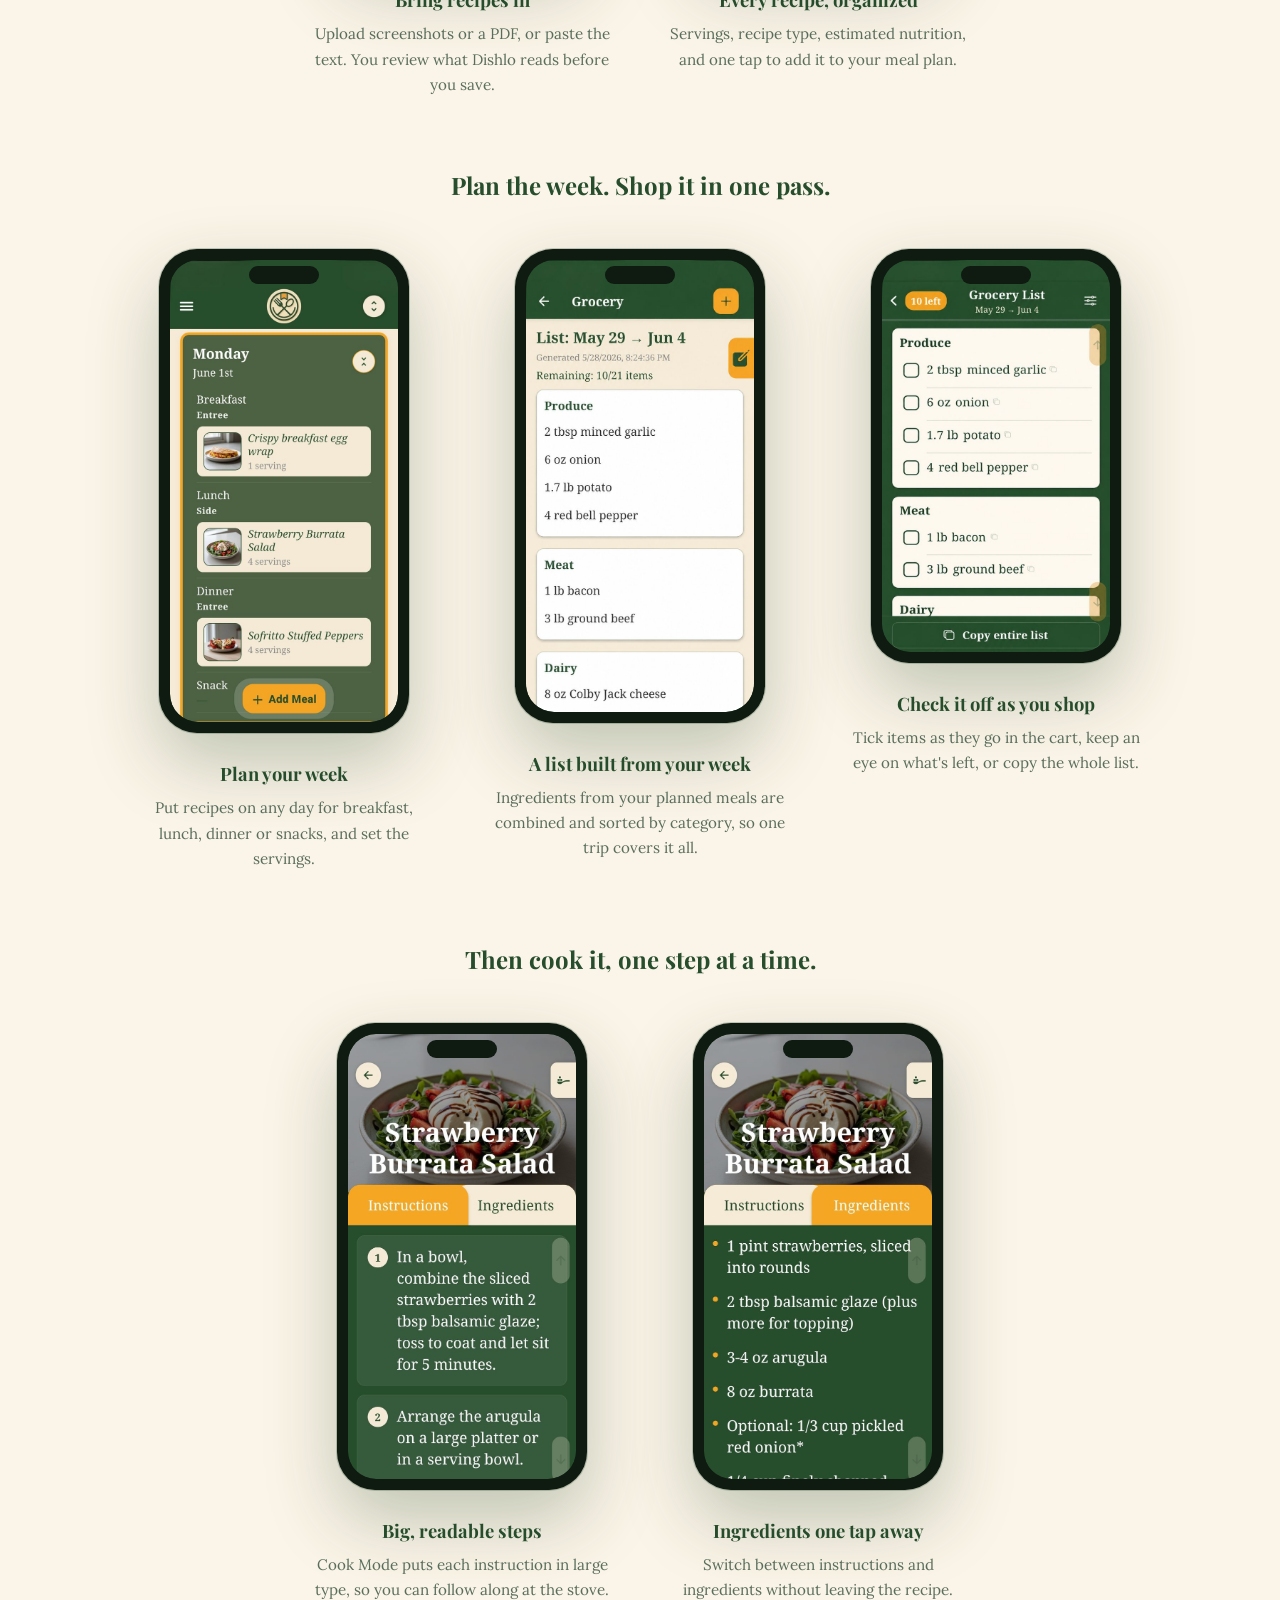
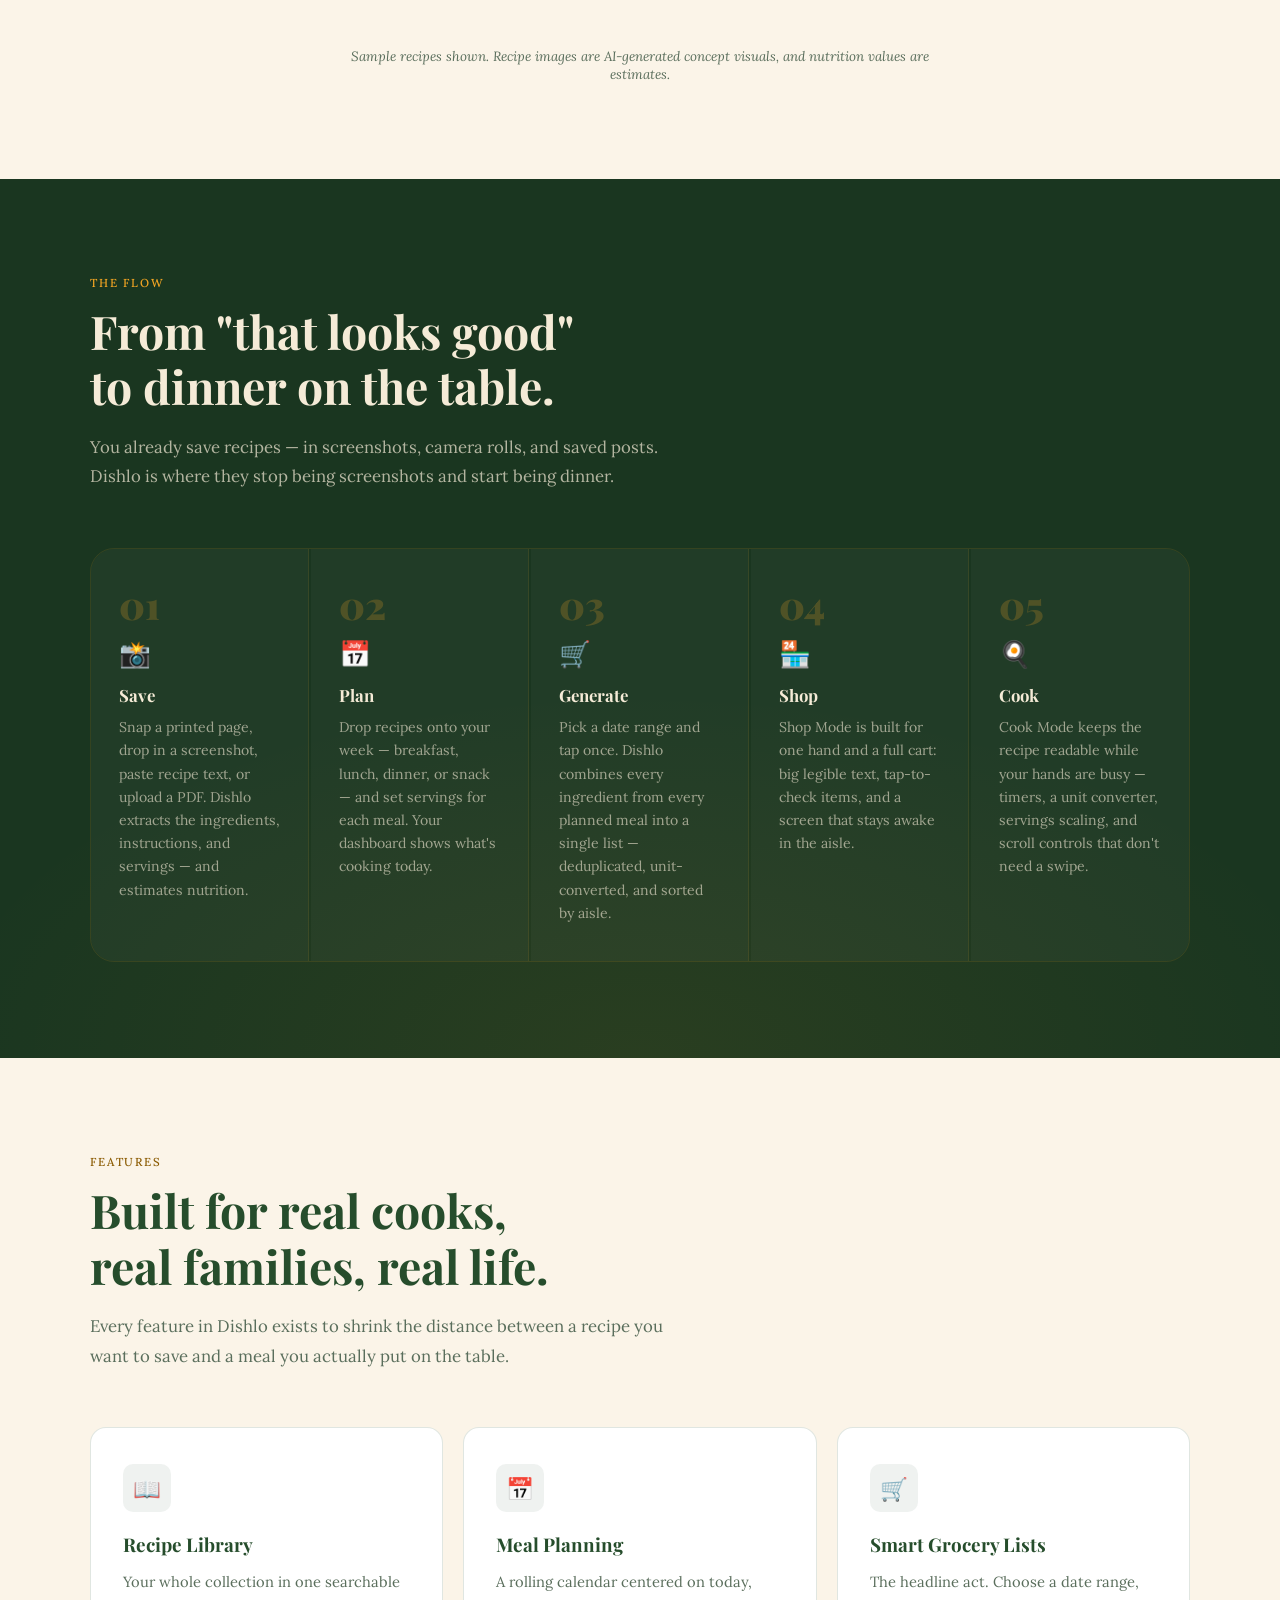
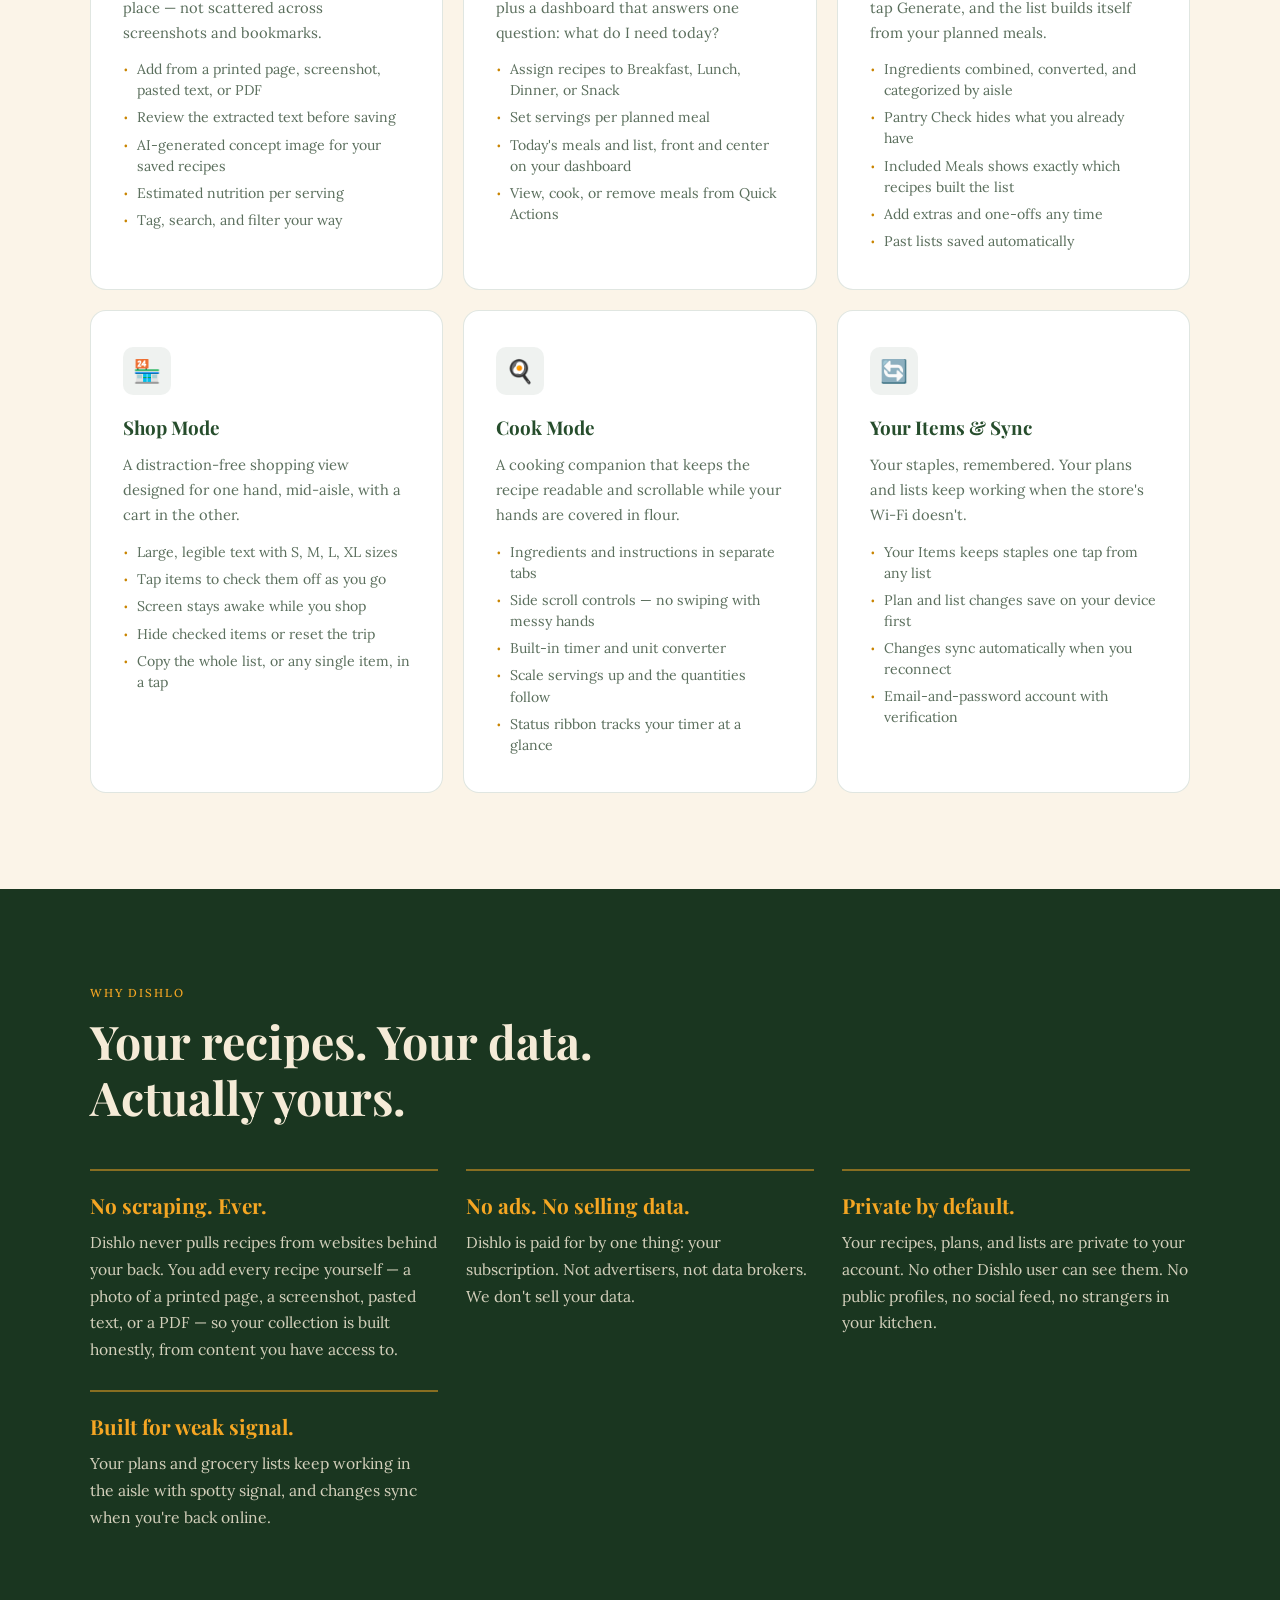
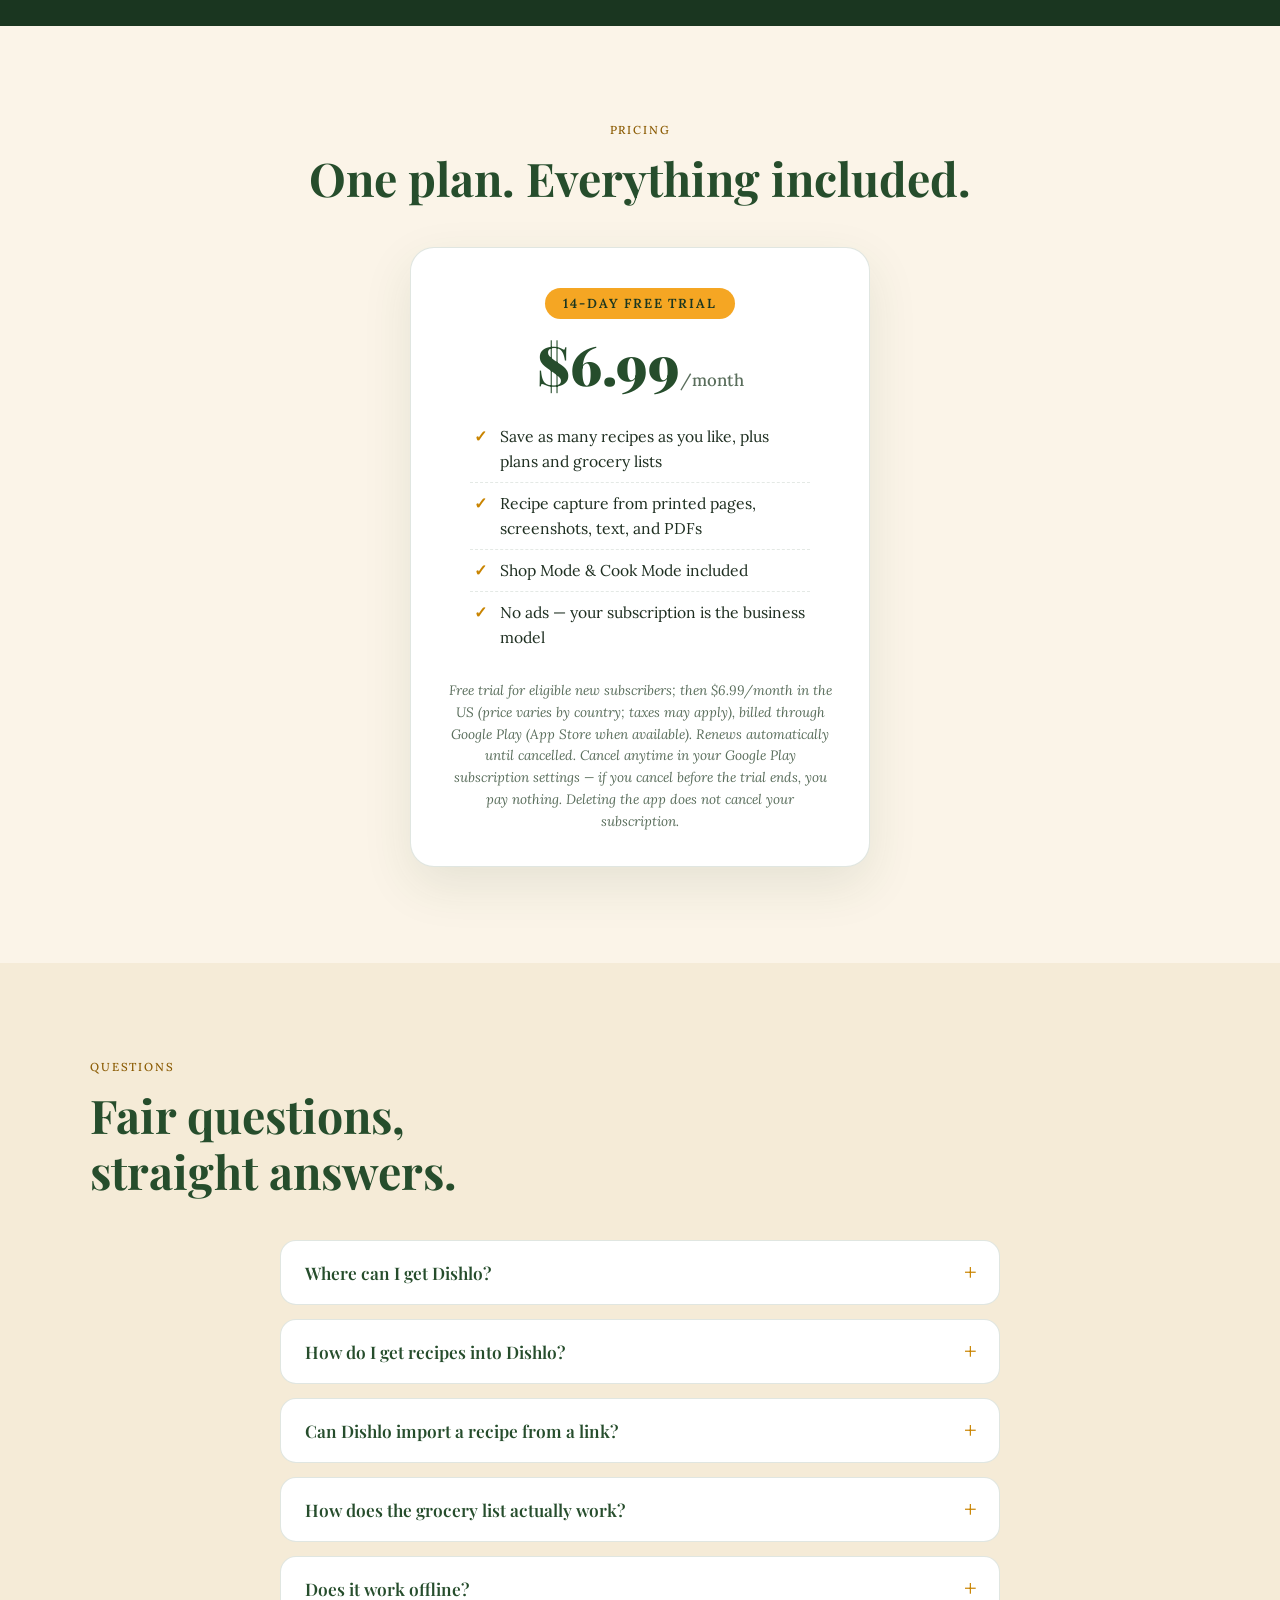
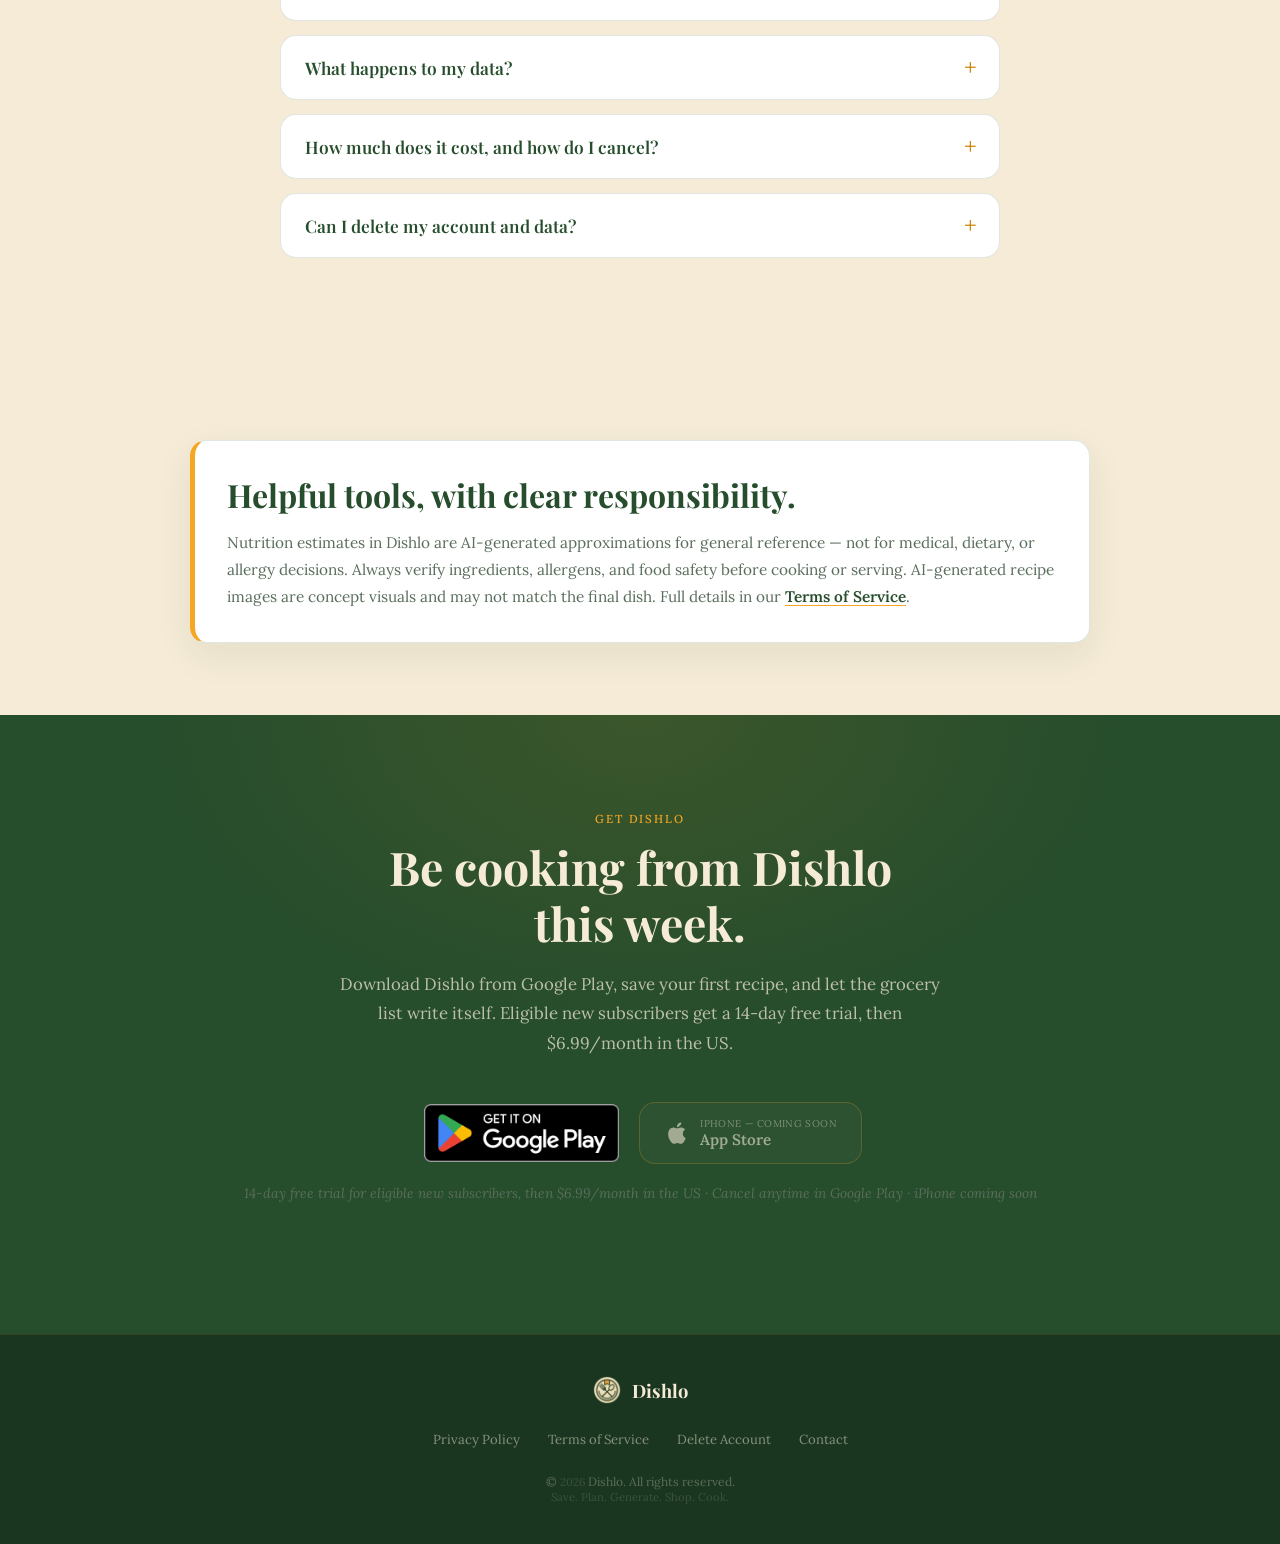
==== commit edfe48ec: "offical google play badge" ====
--- a/index.html
+++ b/index.html
@@ -115,14 +115,8 @@
 
         <div class="hero-cta">
           <div class="store-btns">
-          <a class="store-btn is-live" href="https://play.google.com/store/apps/details?id=com.jpaulcicero.dishloapp&amp;referrer=utm_source%3Dwebsite%26utm_medium%3Dhero" rel="noopener" aria-label="Get Dishlo on Google Play">
-            <svg width="26" height="26" viewBox="0 0 24 24" fill="currentColor" aria-hidden="true">
-            <path d="M3.18 23.76c.3.16.63.24.97.23.4 0 .82-.12 1.22-.35l13.2-7.57-2.92-2.93-12.47 10.62zm-1.4-20.45C1.46 3.7 1.25 4.2 1.25 4.85v14.3c0 .65.21 1.15.53 1.54l.07.07L9.7 12.92v-.2L1.85 3.24l-.07.07zm18.25 8.17l-2.45-1.41-3.26 3.26 3.26 3.26 2.47-1.41c.7-.4 1.1-.93 1.1-1.85s-.42-1.44-1.12-1.85zM4.15.33L17.35 7.9l-2.92 2.92L1.96 1.24C2.36.99 2.78.87 3.18.87c.34 0 .67.08.97.24v-.78z"/>
-          </svg>
-            <div class="store-btn-inner">
-              <small>Get it on</small>
-              <strong>Google Play</strong>
-            </div>
+          <a class="play-badge" href="https://play.google.com/store/apps/details?id=com.jpaulcicero.dishloapp&amp;referrer=utm_source%3Dwebsite%26utm_medium%3Dhero" rel="noopener">
+            <img src="./assets/google-play-badge.png" width="478" height="142" alt="Get it on Google Play" />
           </a>
           <div class="store-btn is-soon" aria-disabled="true">
             <svg width="26" height="26" viewBox="0 0 24 24" fill="currentColor" aria-hidden="true">
@@ -660,14 +654,8 @@
 
       <div class="hero-cta reveal reveal-delay-3">
         <div class="store-btns">
-          <a class="store-btn is-live" href="https://play.google.com/store/apps/details?id=com.jpaulcicero.dishloapp&amp;referrer=utm_source%3Dwebsite%26utm_medium%3Dfooter" rel="noopener" aria-label="Get Dishlo on Google Play">
-            <svg width="26" height="26" viewBox="0 0 24 24" fill="currentColor" aria-hidden="true">
-            <path d="M3.18 23.76c.3.16.63.24.97.23.4 0 .82-.12 1.22-.35l13.2-7.57-2.92-2.93-12.47 10.62zm-1.4-20.45C1.46 3.7 1.25 4.2 1.25 4.85v14.3c0 .65.21 1.15.53 1.54l.07.07L9.7 12.92v-.2L1.85 3.24l-.07.07zm18.25 8.17l-2.45-1.41-3.26 3.26 3.26 3.26 2.47-1.41c.7-.4 1.1-.93 1.1-1.85s-.42-1.44-1.12-1.85zM4.15.33L17.35 7.9l-2.92 2.92L1.96 1.24C2.36.99 2.78.87 3.18.87c.34 0 .67.08.97.24v-.78z"/>
-          </svg>
-            <div class="store-btn-inner">
-              <small>Get it on</small>
-              <strong>Google Play</strong>
-            </div>
+          <a class="play-badge" href="https://play.google.com/store/apps/details?id=com.jpaulcicero.dishloapp&amp;referrer=utm_source%3Dwebsite%26utm_medium%3Dfooter" rel="noopener">
+            <img src="./assets/google-play-badge.png" width="478" height="142" alt="Get it on Google Play" />
           </a>
           <div class="store-btn is-soon" aria-disabled="true">
             <svg width="26" height="26" viewBox="0 0 24 24" fill="currentColor" aria-hidden="true">
--- a/styles.css
+++ b/styles.css
@@ -1844,3 +1844,21 @@
   aspect-ratio: auto;
   object-fit: fill;
 }
+
+/* ── Official Google Play badge (do not recolor or distort) ─────── */
+.play-badge {
+  display: inline-block;
+  line-height: 0;
+  padding: 6px; /* keeps clear space around the badge */
+  border-radius: 12px;
+  transition: transform 0.18s ease;
+}
+.play-badge img {
+  display: block;
+  height: 58px;
+  width: auto;
+}
+.play-badge:hover { transform: translateY(-2px); }
+.play-badge:focus-visible { outline: 3px solid var(--yellow); outline-offset: 2px; }
+.store-btns { align-items: center; }
+.store-btn.is-soon { min-height: 58px; box-sizing: border-box; }
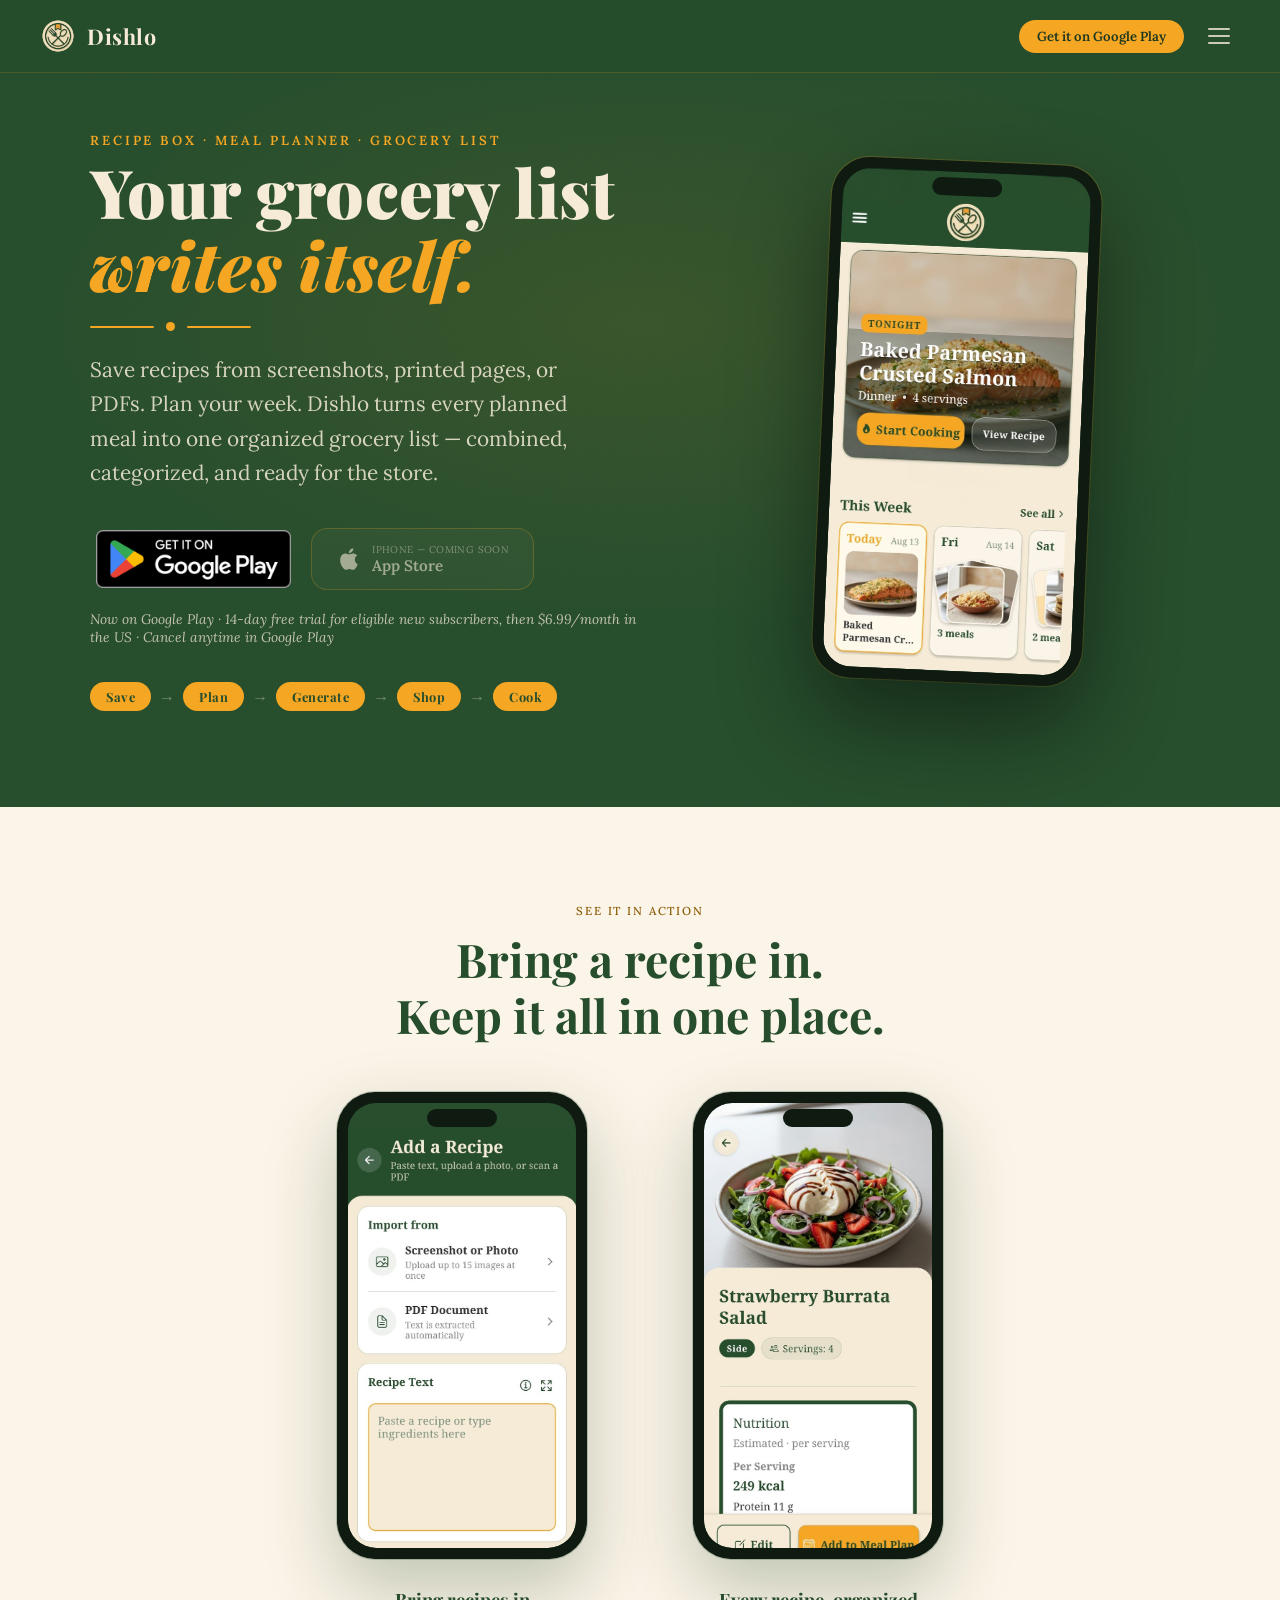
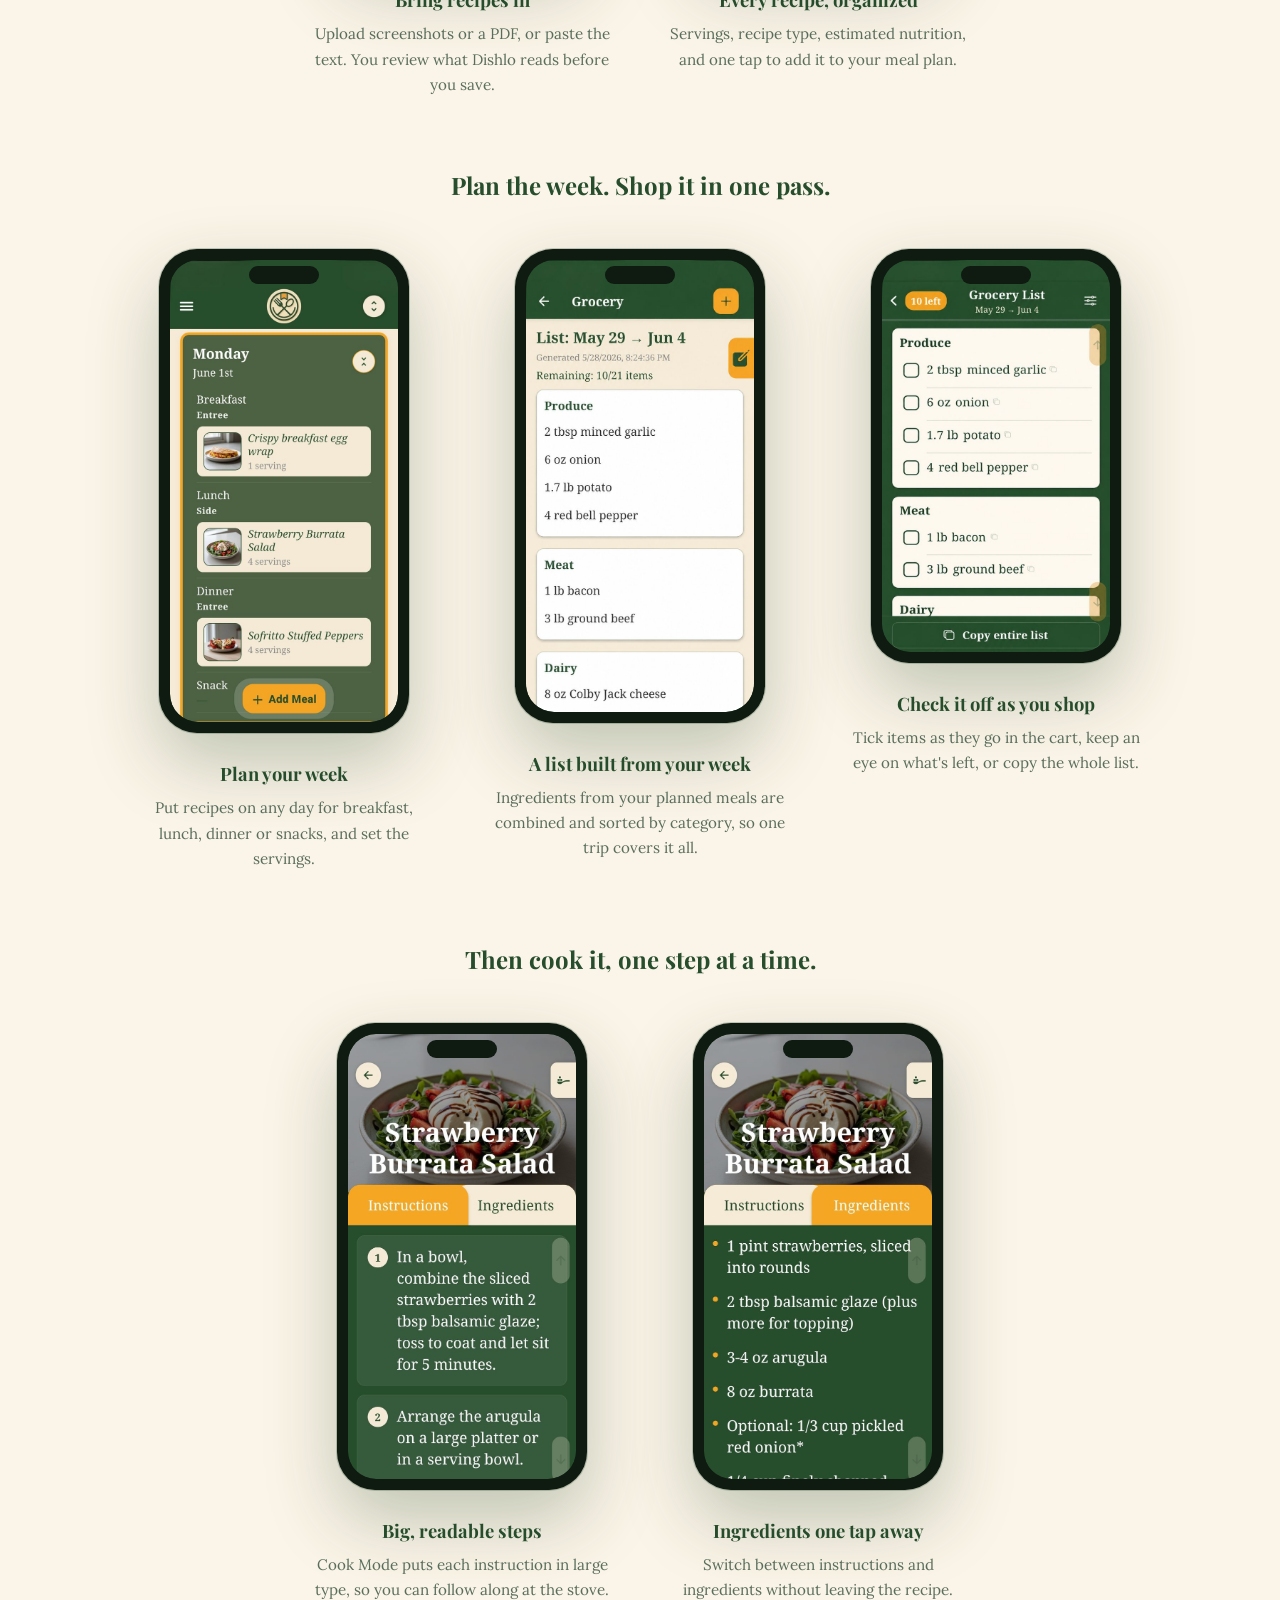
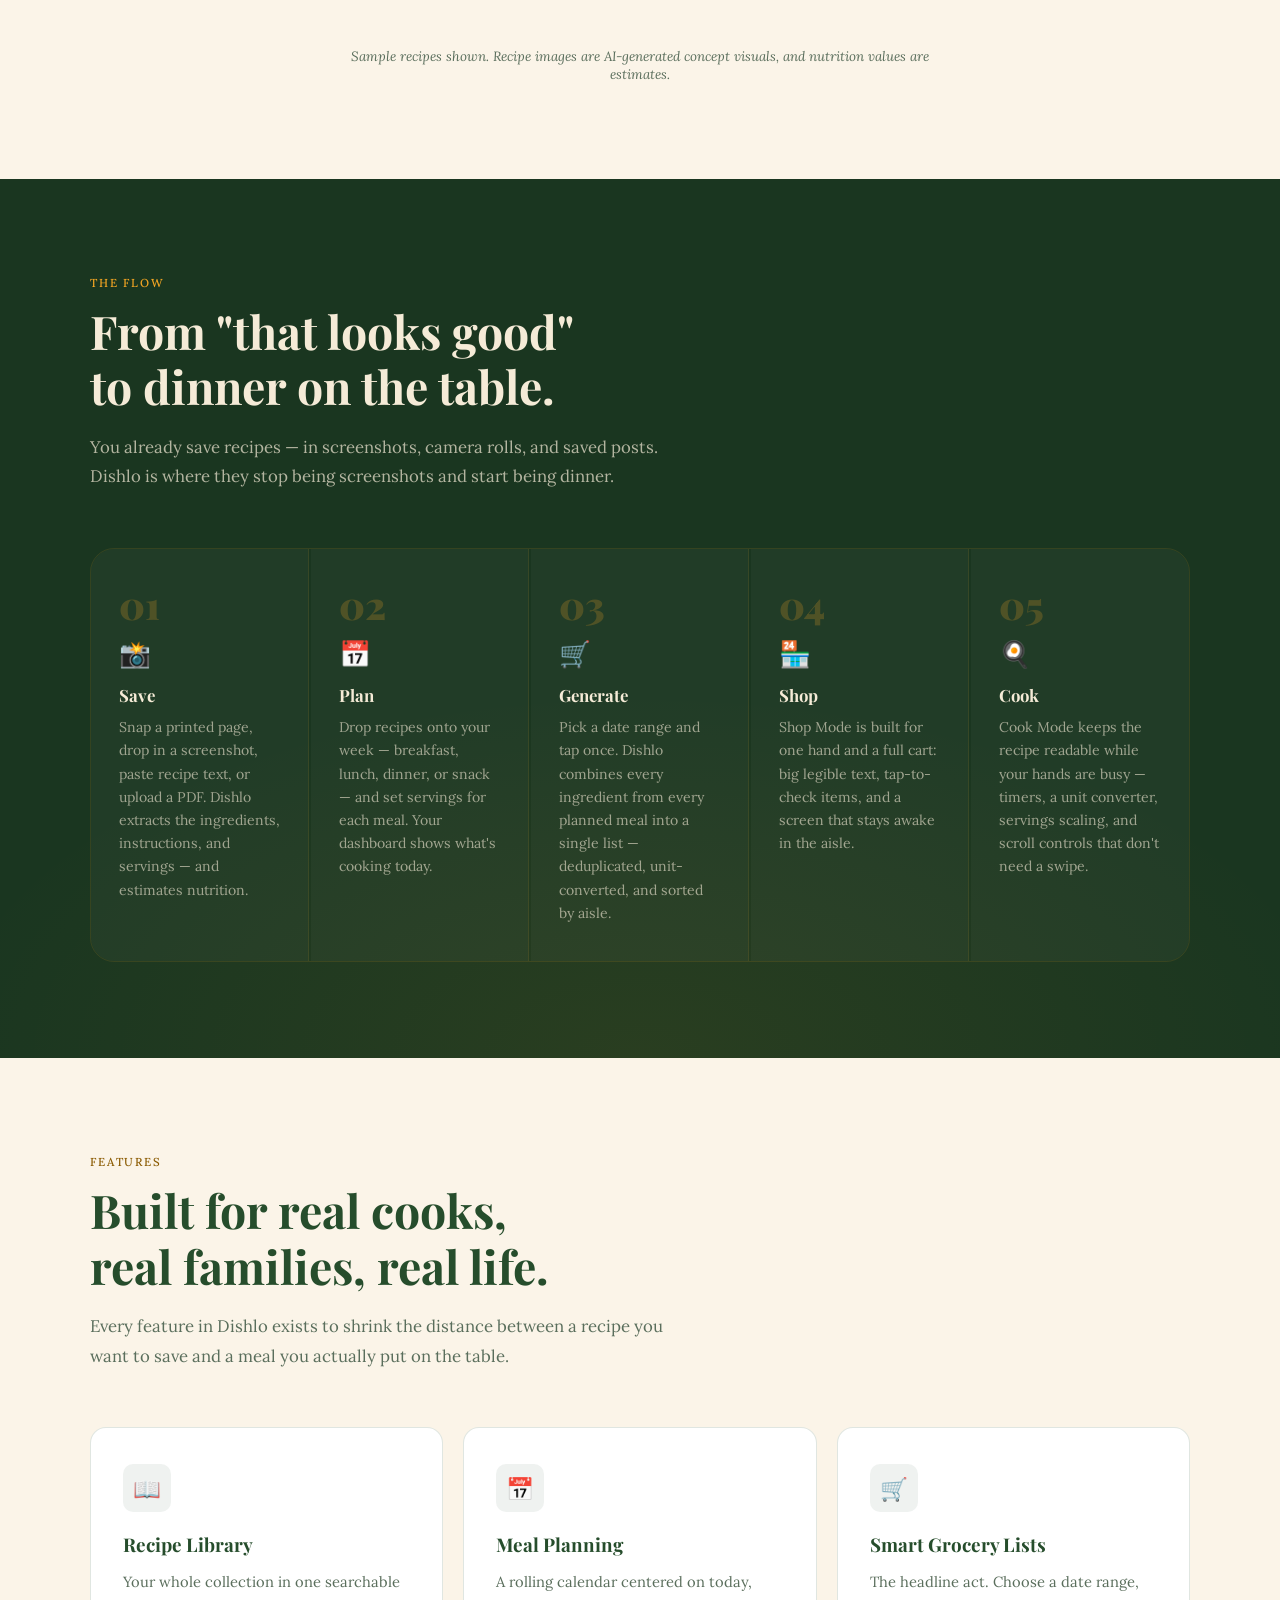
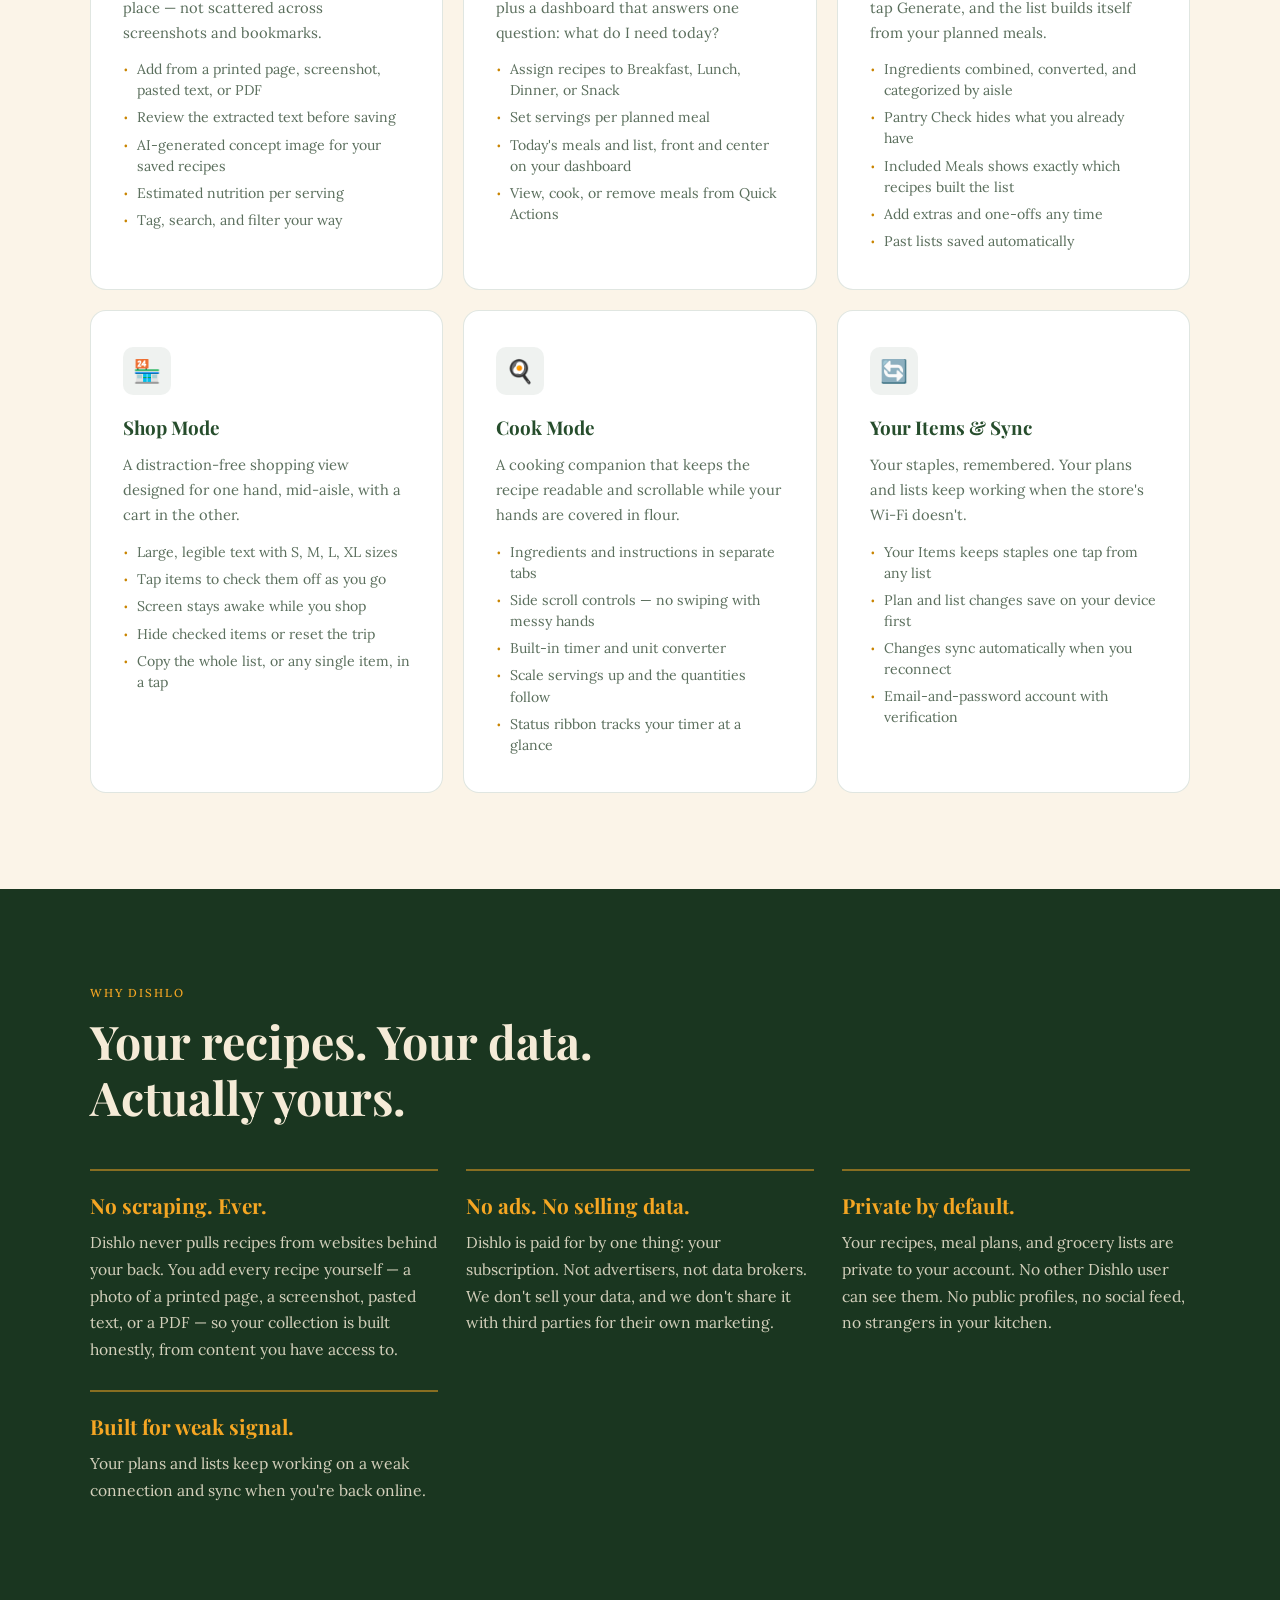
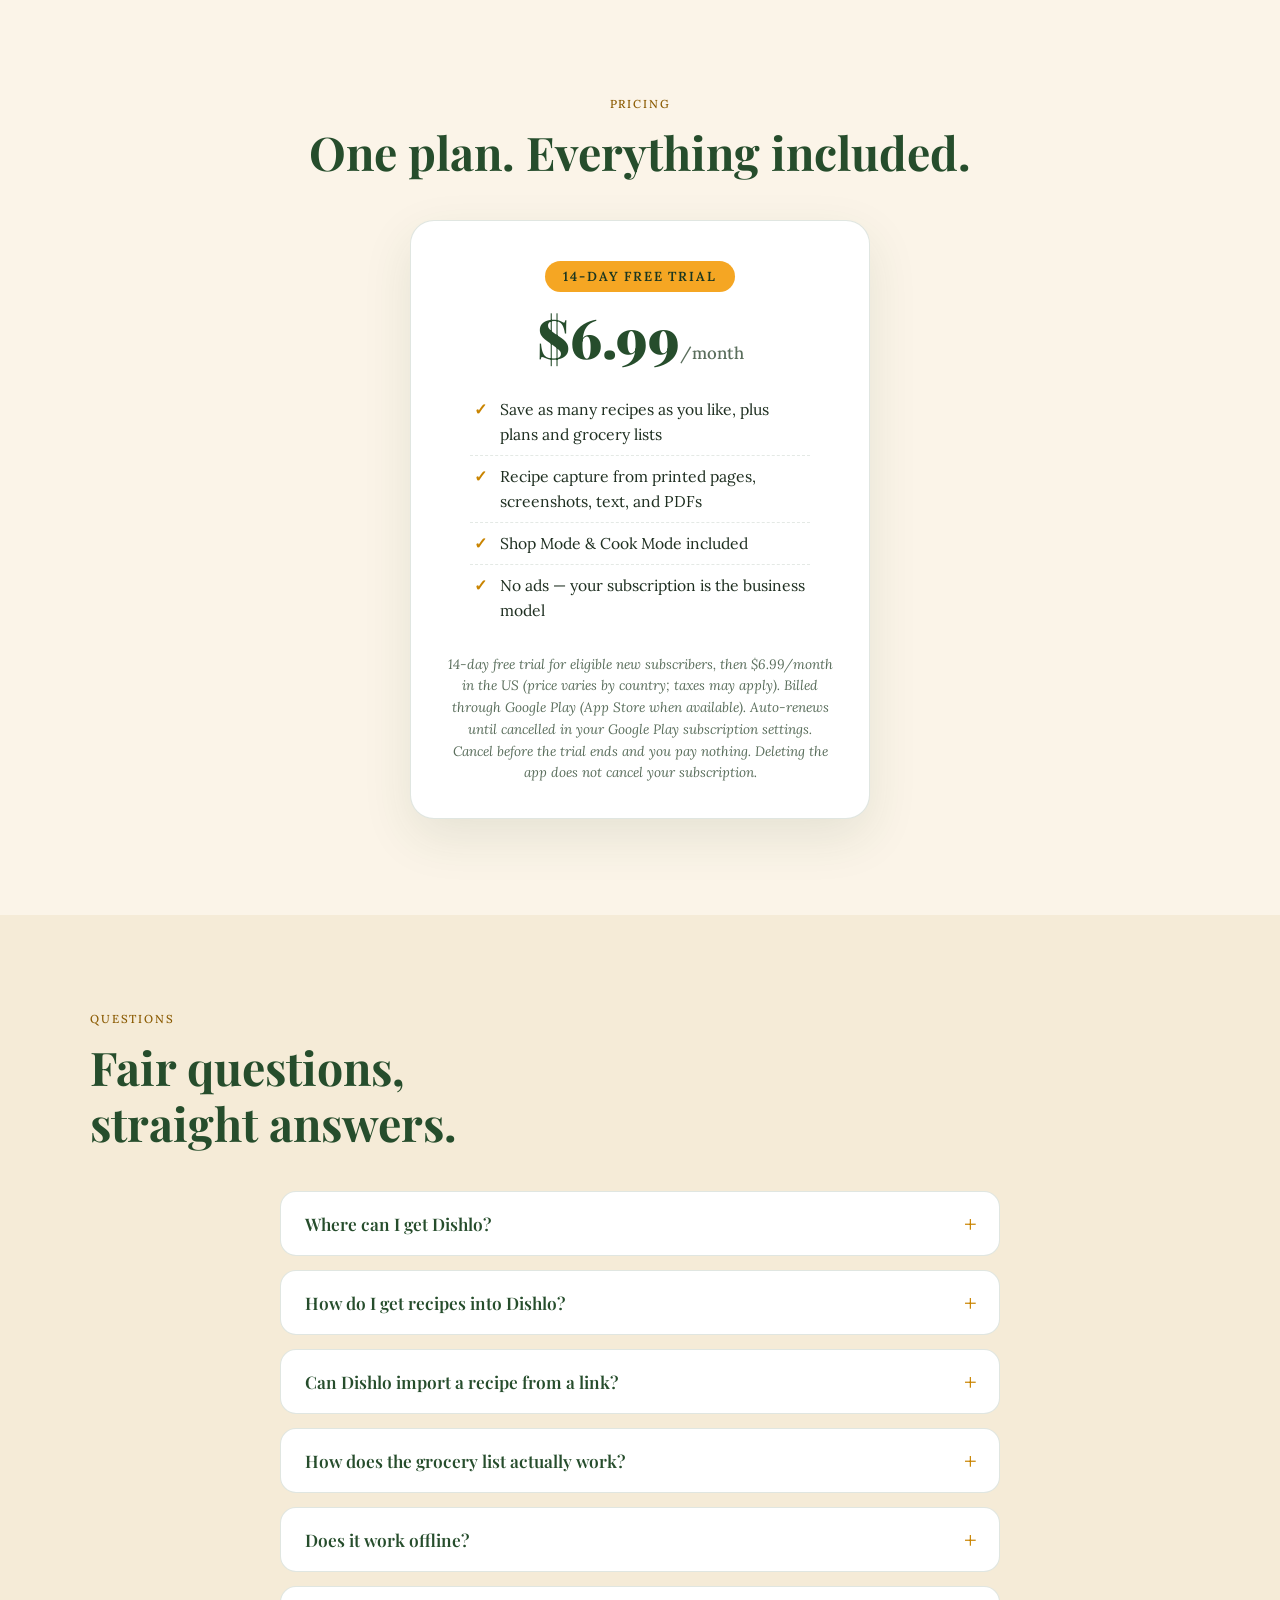
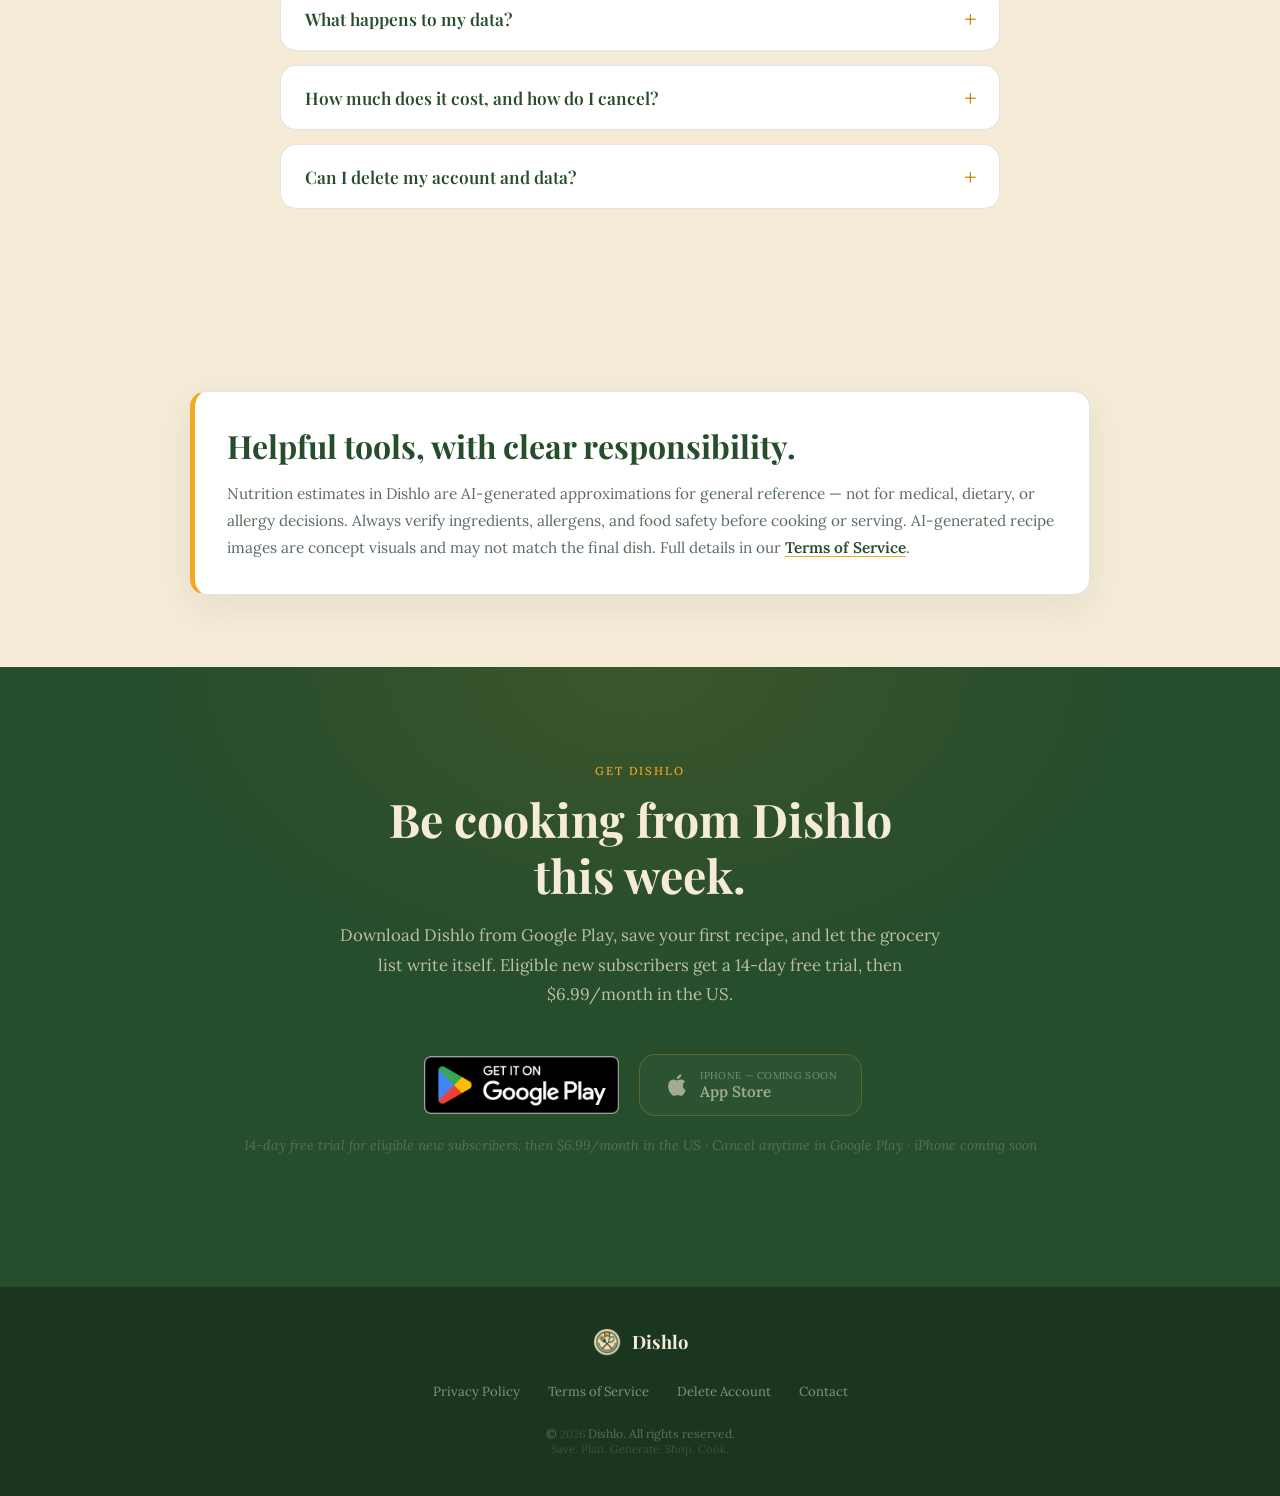
==== commit fa167c0b: "wording changes" ====
--- a/index.html
+++ b/index.html
@@ -482,23 +482,24 @@
           <div class="trust-title">No ads. No selling data.</div>
           <p>
             Dishlo is paid for by one thing: your subscription. Not advertisers,
-            not data brokers. We don't sell your data.
+            not data brokers. We don't sell your data, and we don't share it with
+            third parties for their own marketing.
           </p>
         </div>
 
         <div class="trust-item">
           <div class="trust-title">Private by default.</div>
           <p>
-            Your recipes, plans, and lists are private to your account. No other
-            Dishlo user can see them. No public profiles, no social feed, no strangers in your kitchen.
+            Your recipes, meal plans, and grocery lists are private to your account.
+            No other Dishlo user can see them. No public profiles, no social feed, no strangers in your kitchen.
           </p>
         </div>
 
         <div class="trust-item">
           <div class="trust-title">Built for weak signal.</div>
           <p>
-            Your plans and grocery lists keep working in the aisle with spotty
-            signal, and changes sync when you're back online.
+            Your plans and lists keep working on a weak connection and sync when
+            you're back online.
           </p>
         </div>
       </div>
@@ -523,12 +524,11 @@
           <li>No ads — your subscription is the business model</li>
         </ul>
         <p class="pricing-fine">
-          Free trial for eligible new subscribers; then $6.99/month in the US (price
-          varies by country; taxes may apply), billed through Google Play
-          (App Store when available). Renews automatically until
-          cancelled. Cancel anytime in your Google Play subscription settings —
-          if you cancel before the trial ends, you pay nothing. Deleting the app
-          does not cancel your subscription.
+          14-day free trial for eligible new subscribers, then $6.99/month in the US
+          (price varies by country; taxes may apply). Billed through Google Play
+          (App Store when available). Auto-renews until cancelled in your Google Play
+          subscription settings. Cancel before the trial ends and you pay nothing.
+          Deleting the app does not cancel your subscription.
         </p>
       </div>
     </div>
@@ -588,9 +588,8 @@
         <details class="faq-item">
           <summary>Does it work offline?</summary>
           <p>
-            Dishlo is built to keep working on a weak connection. Plan and grocery-list
-            changes save on your device first, then sync automatically when you're back
-            online. Signing in and adding a new recipe do need an internet connection.
+            Your plans and grocery lists keep working on a weak connection and sync
+            automatically when you reconnect. Adding a new recipe needs a connection.
           </p>
         </details>
 
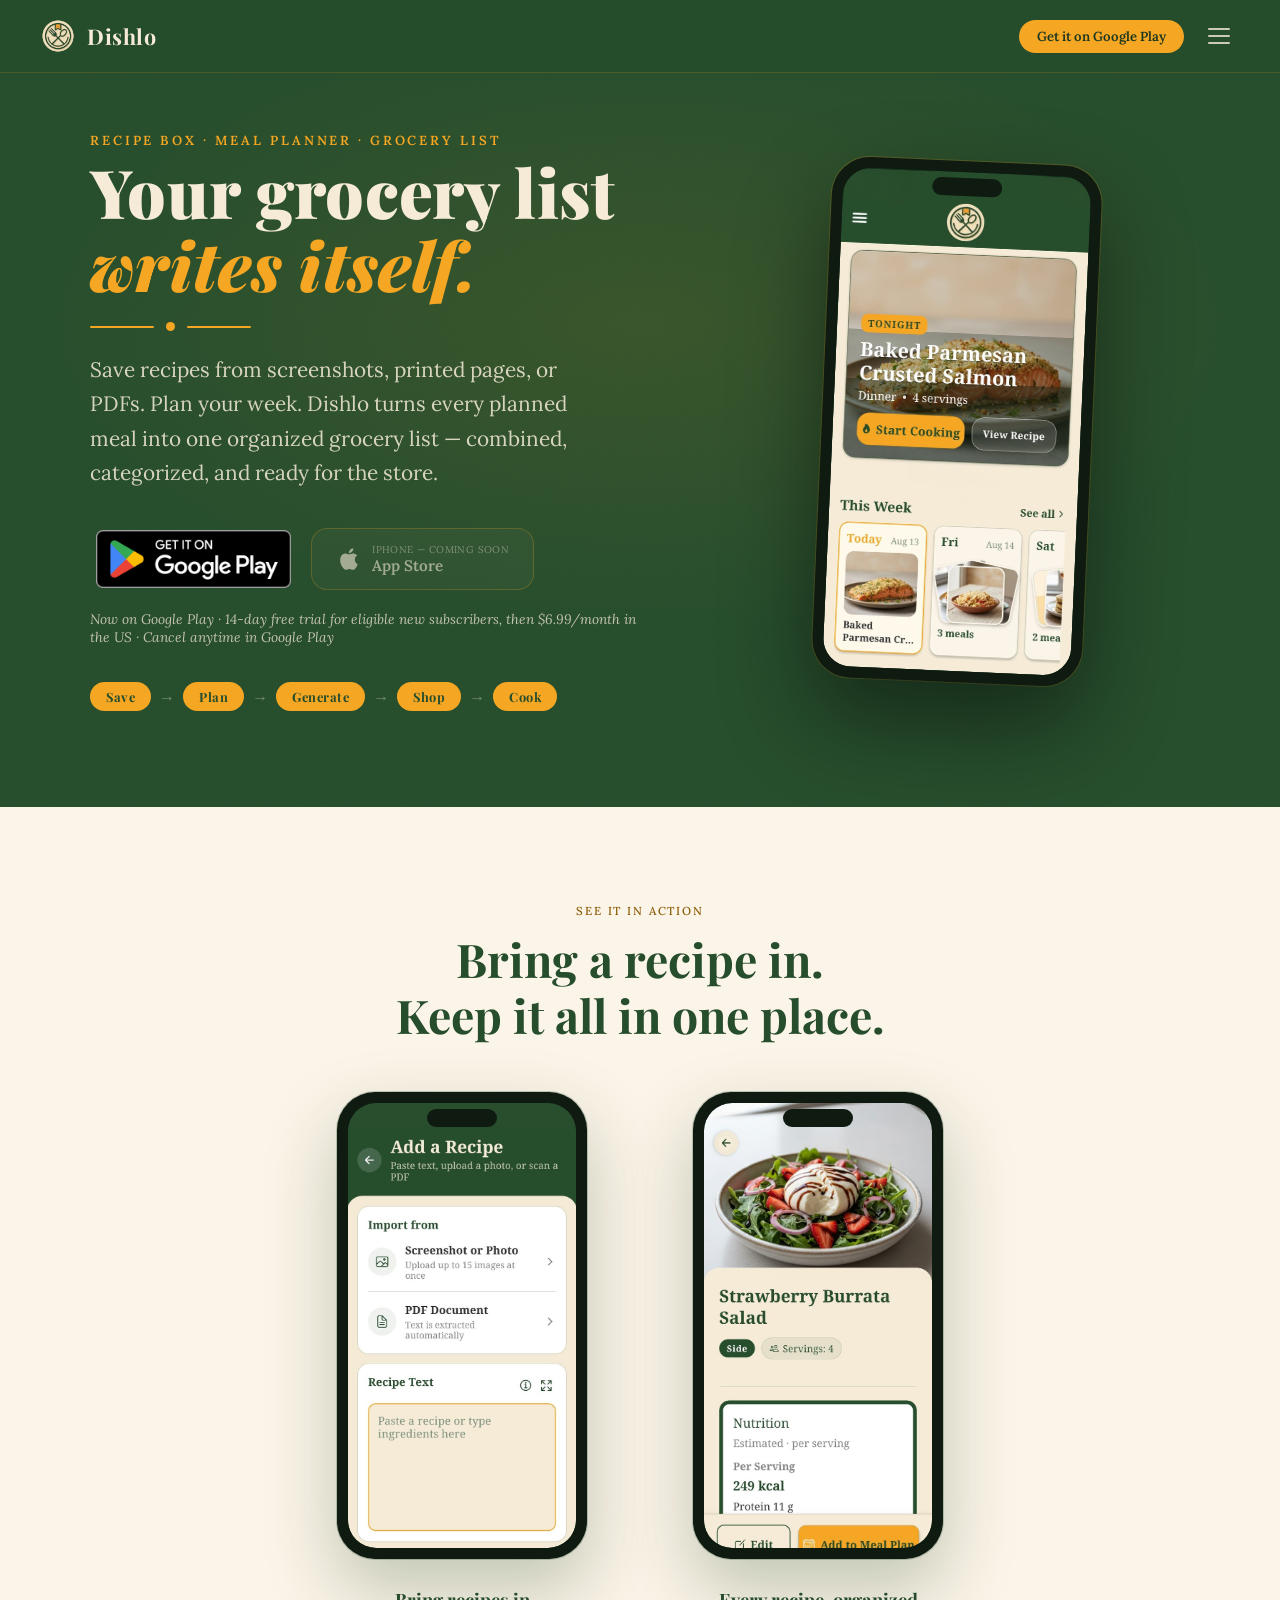
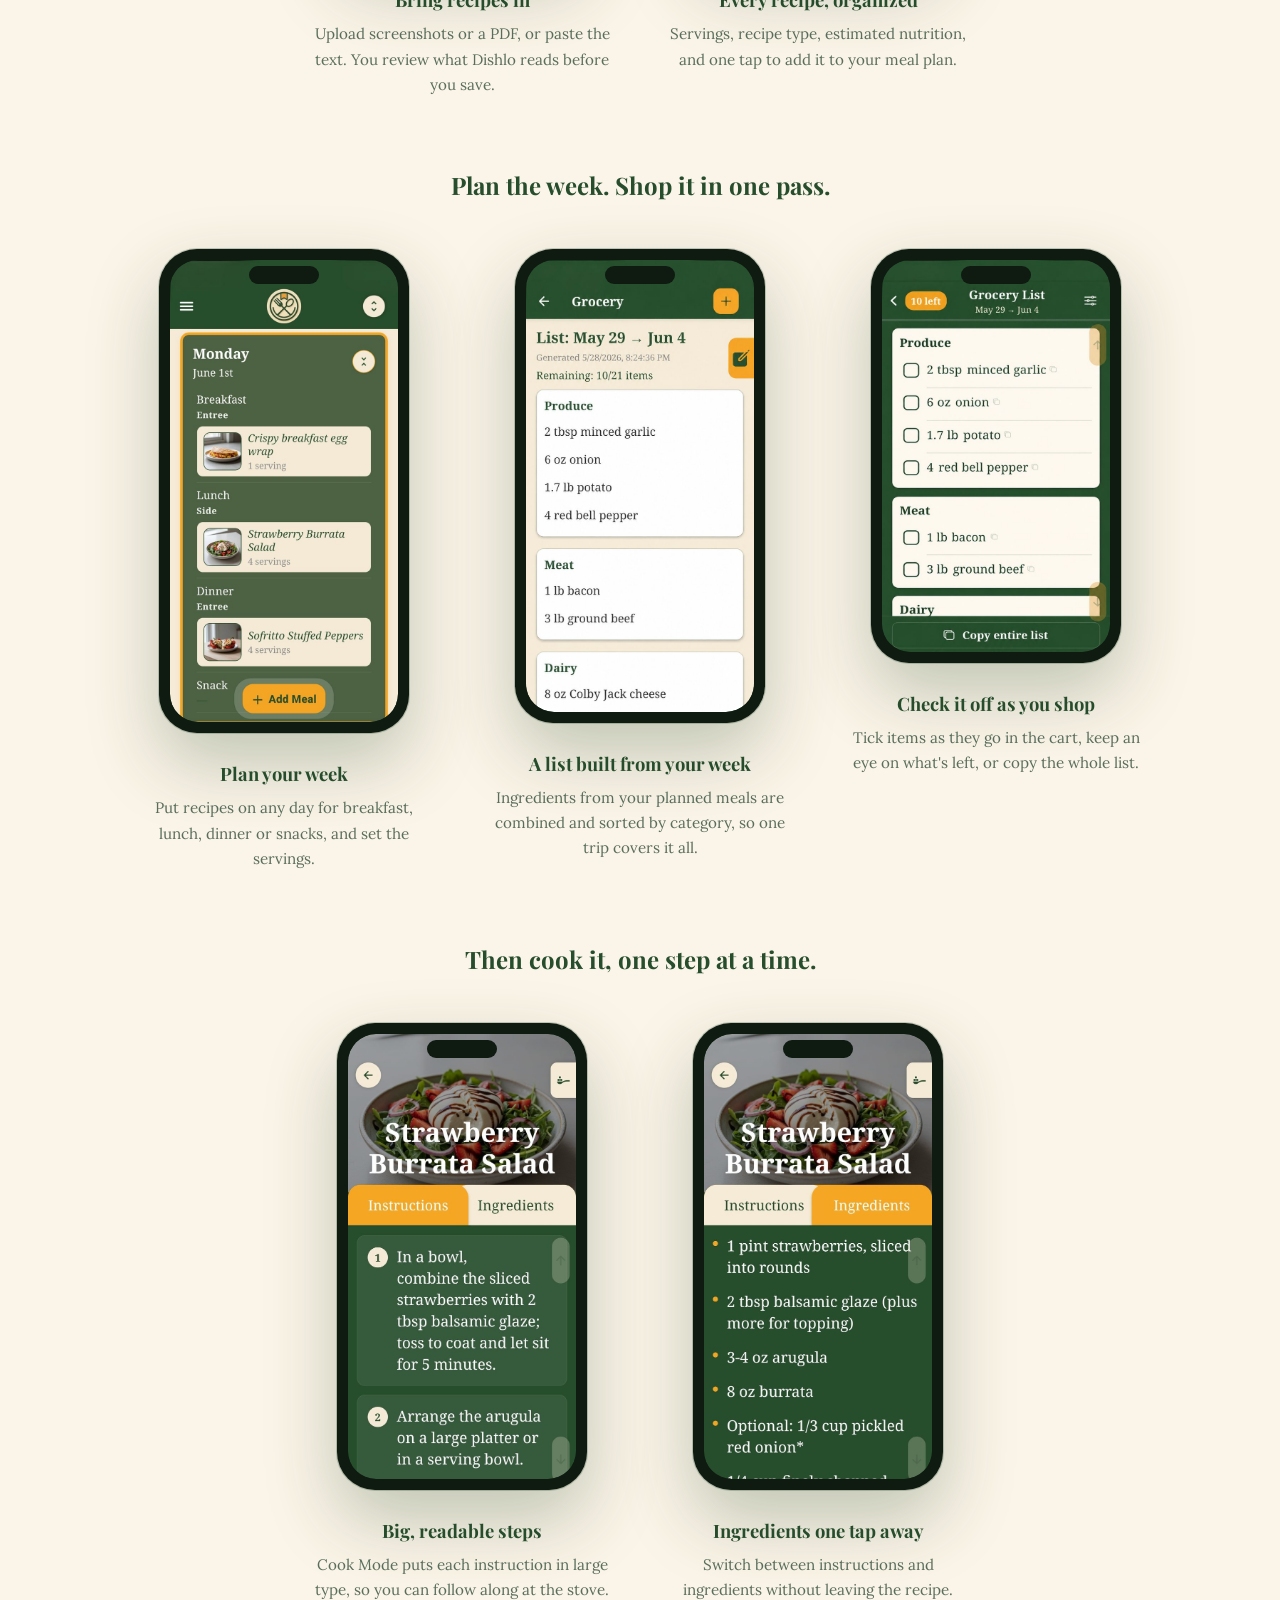
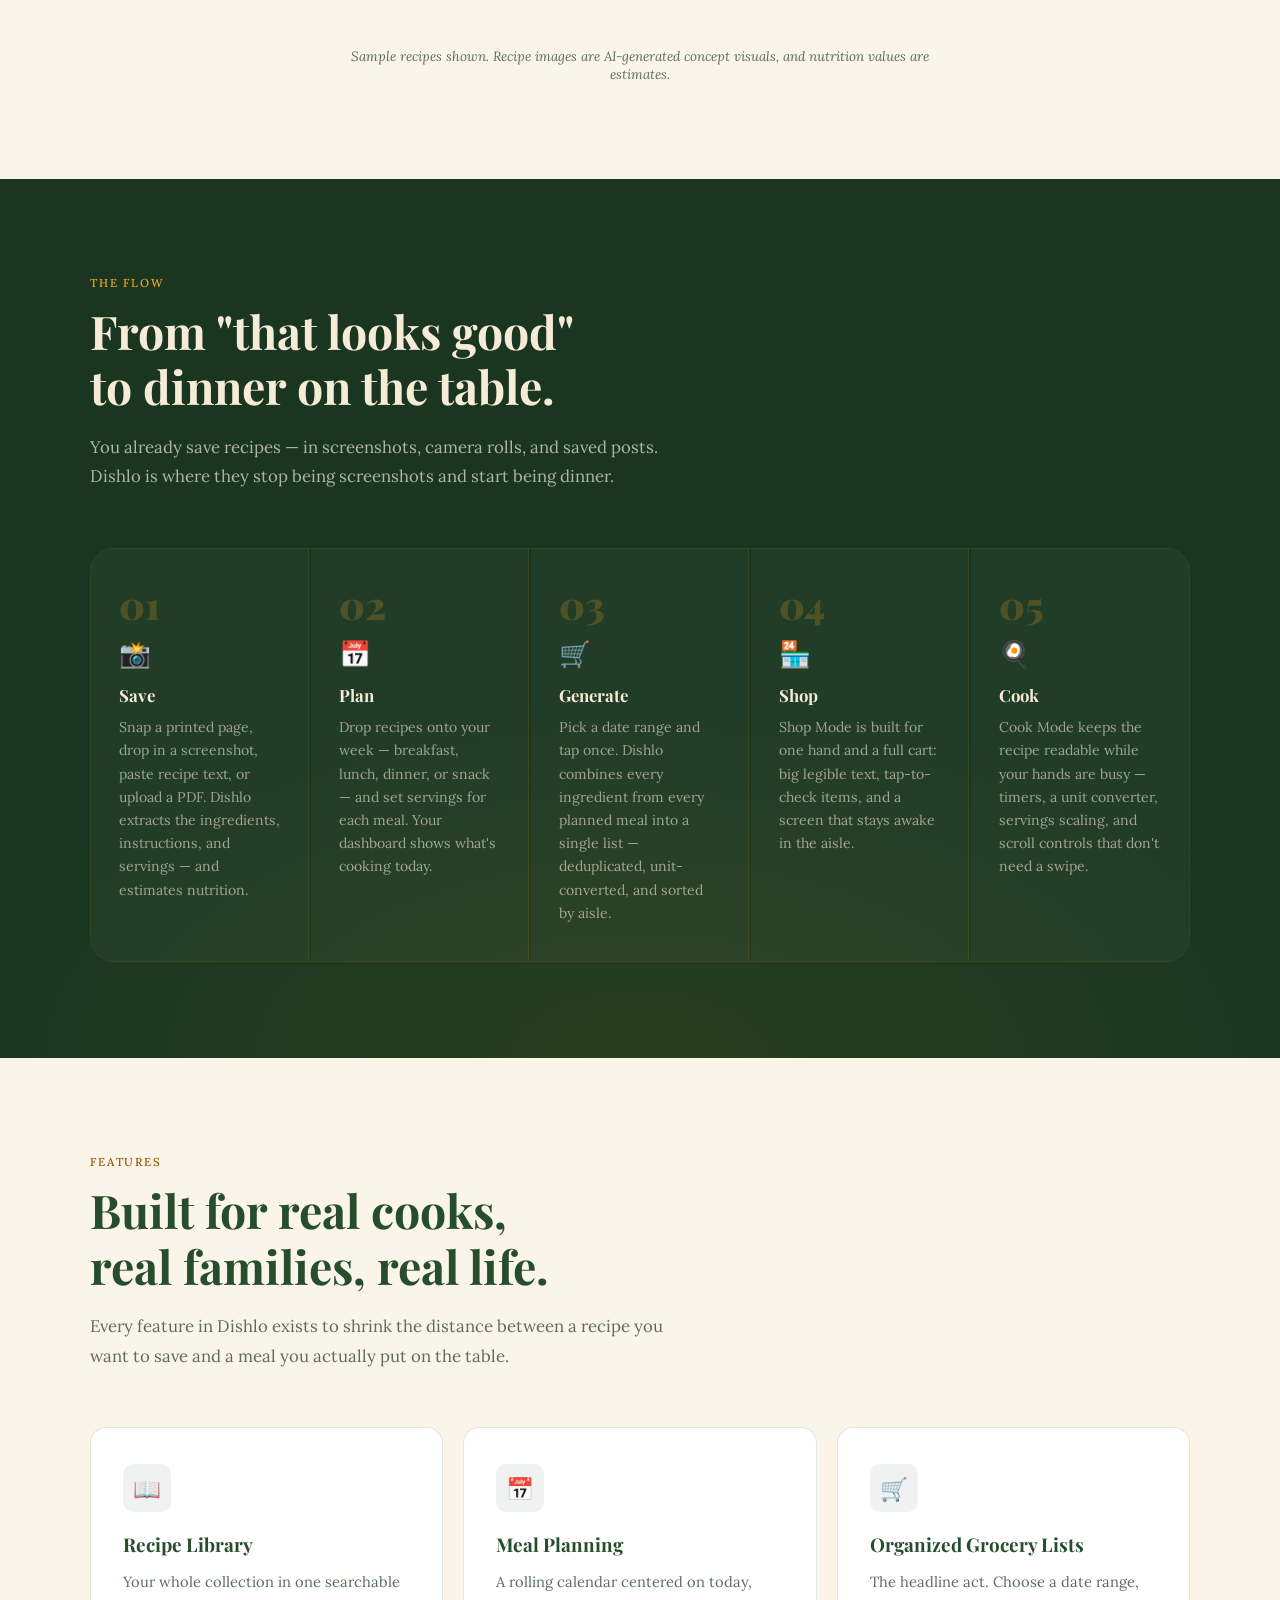
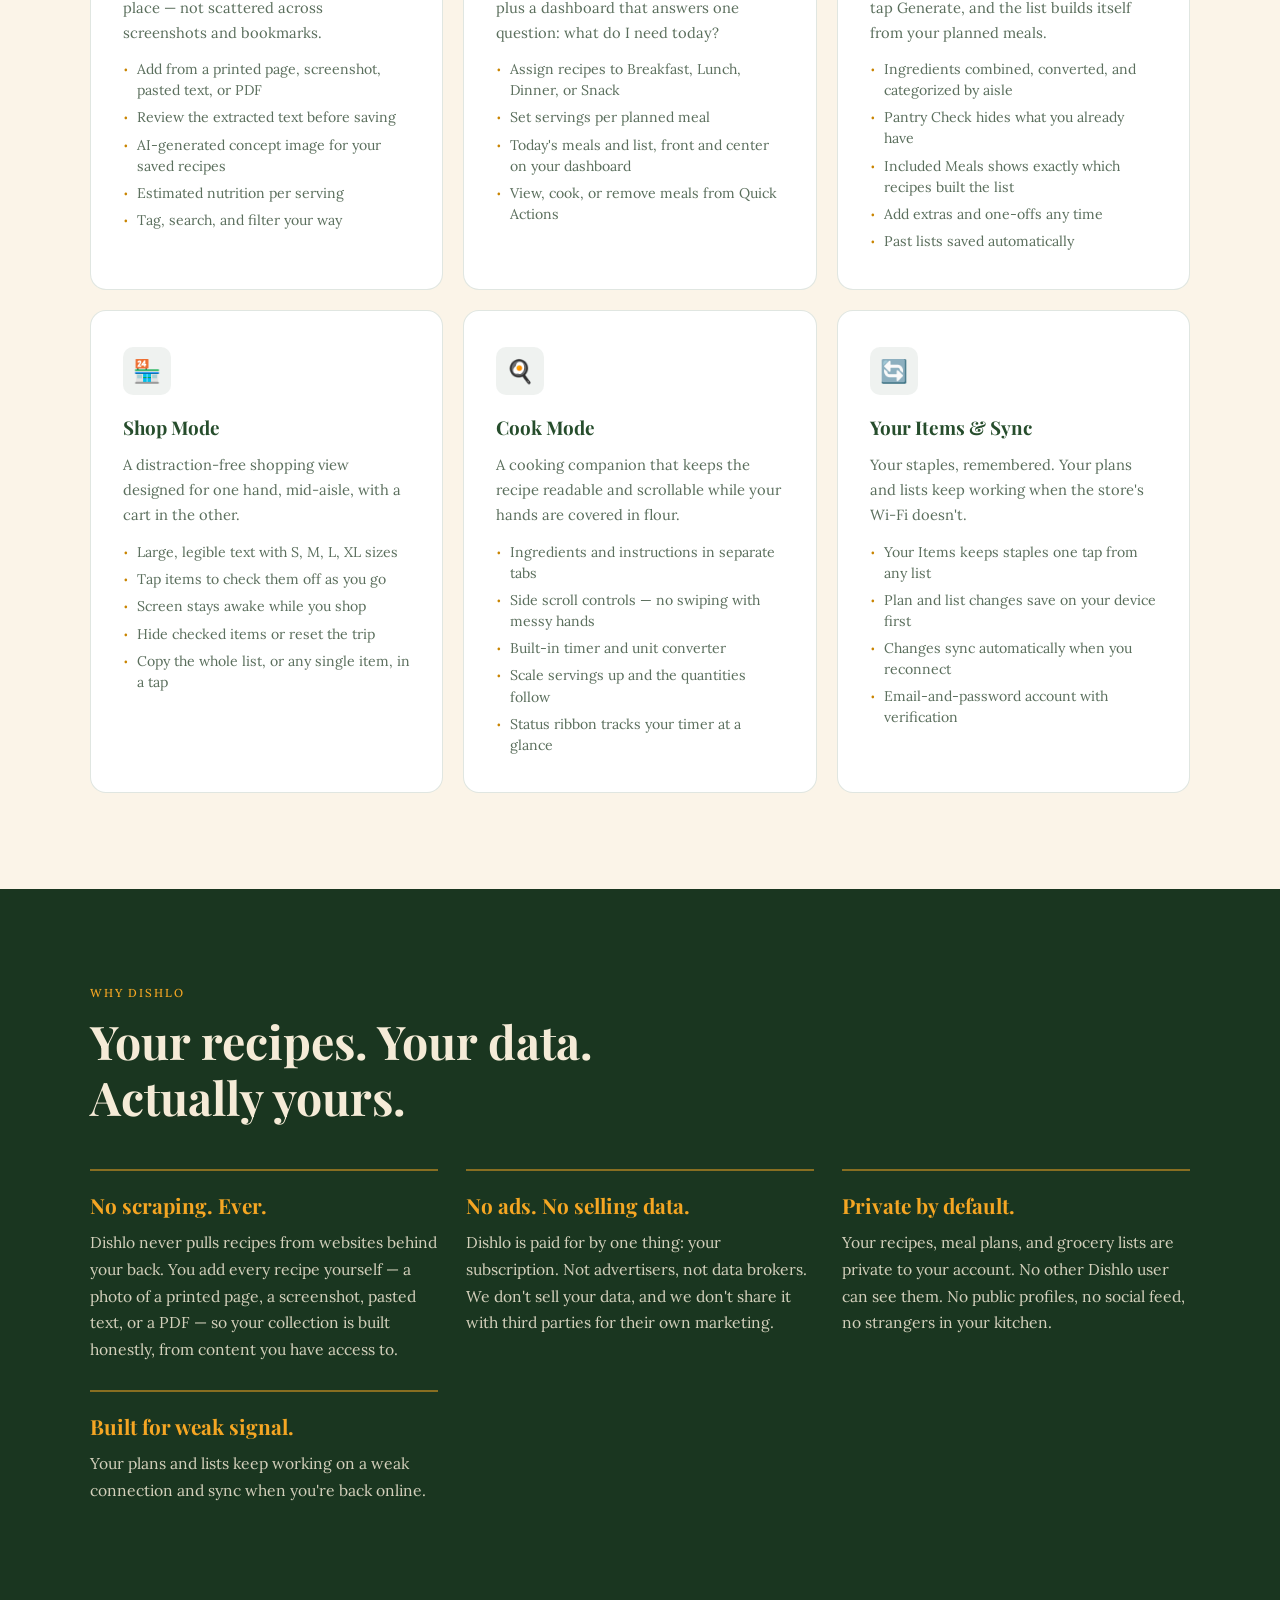
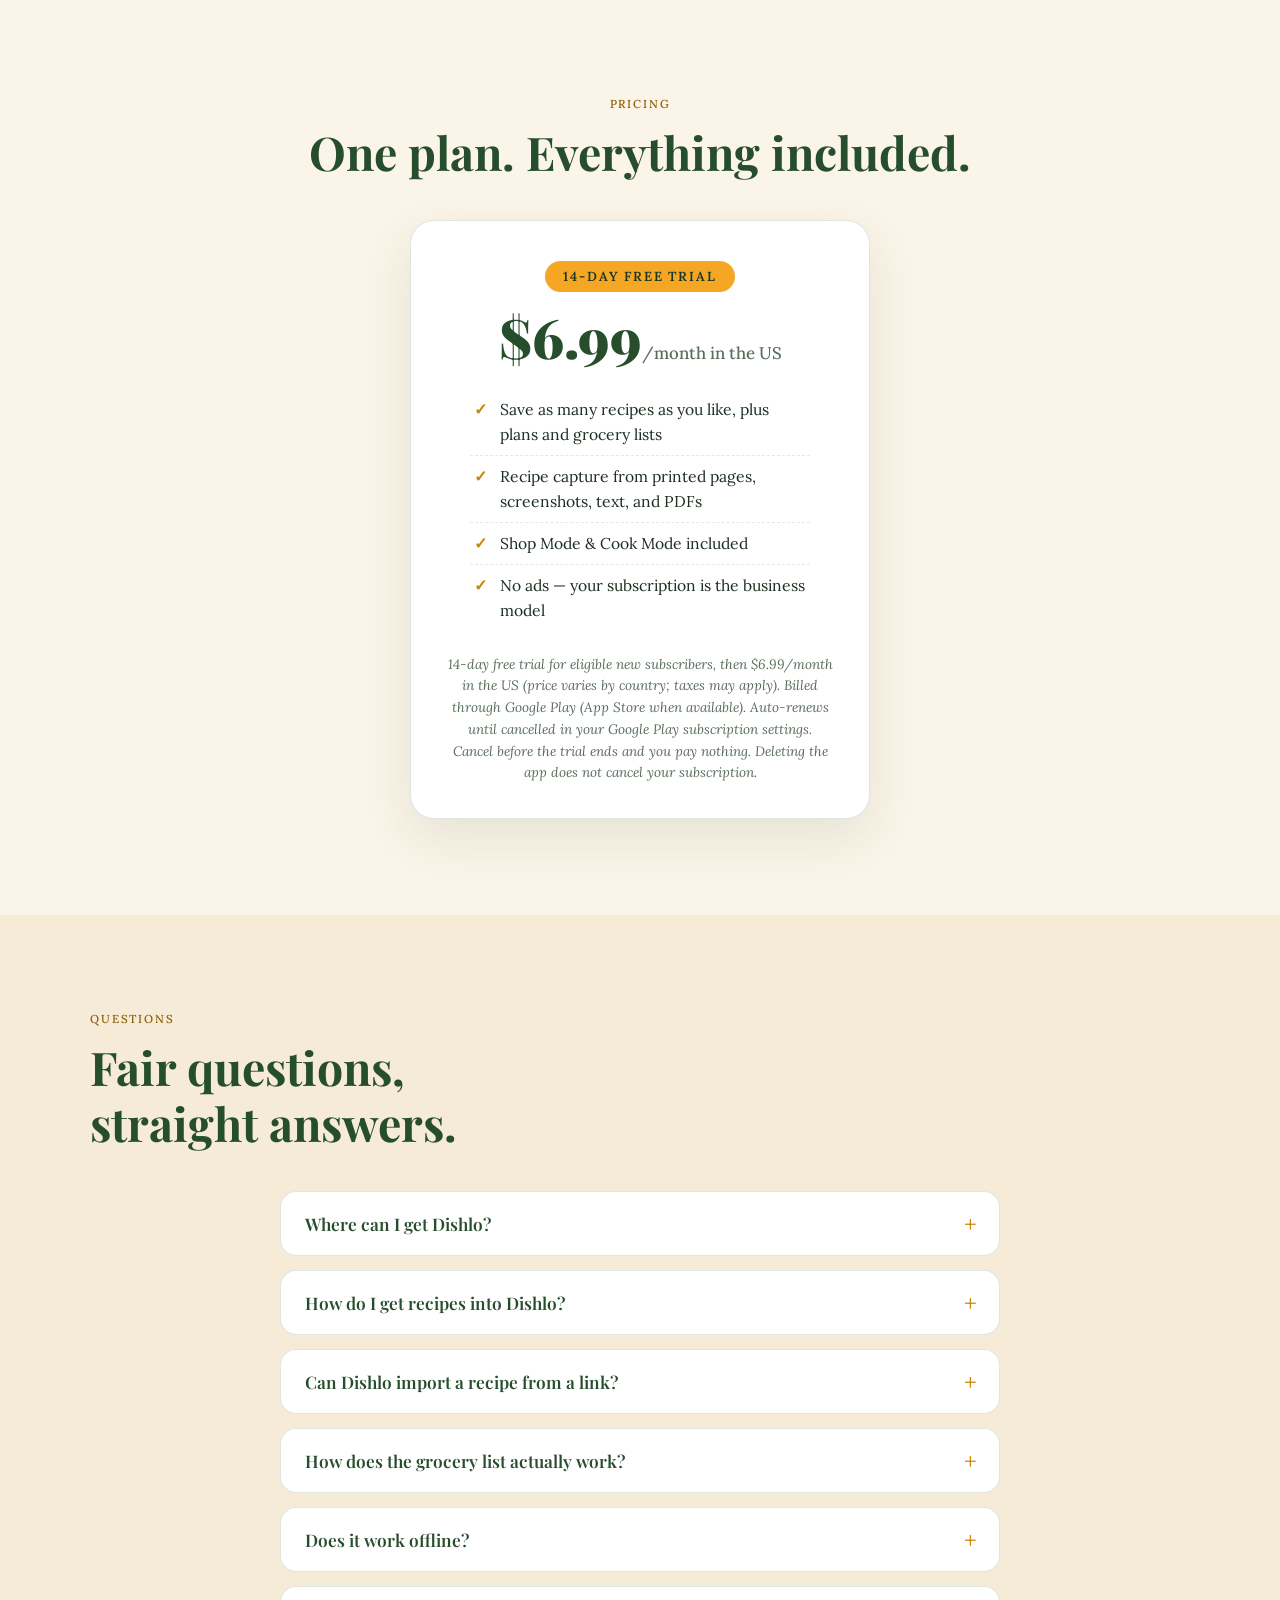
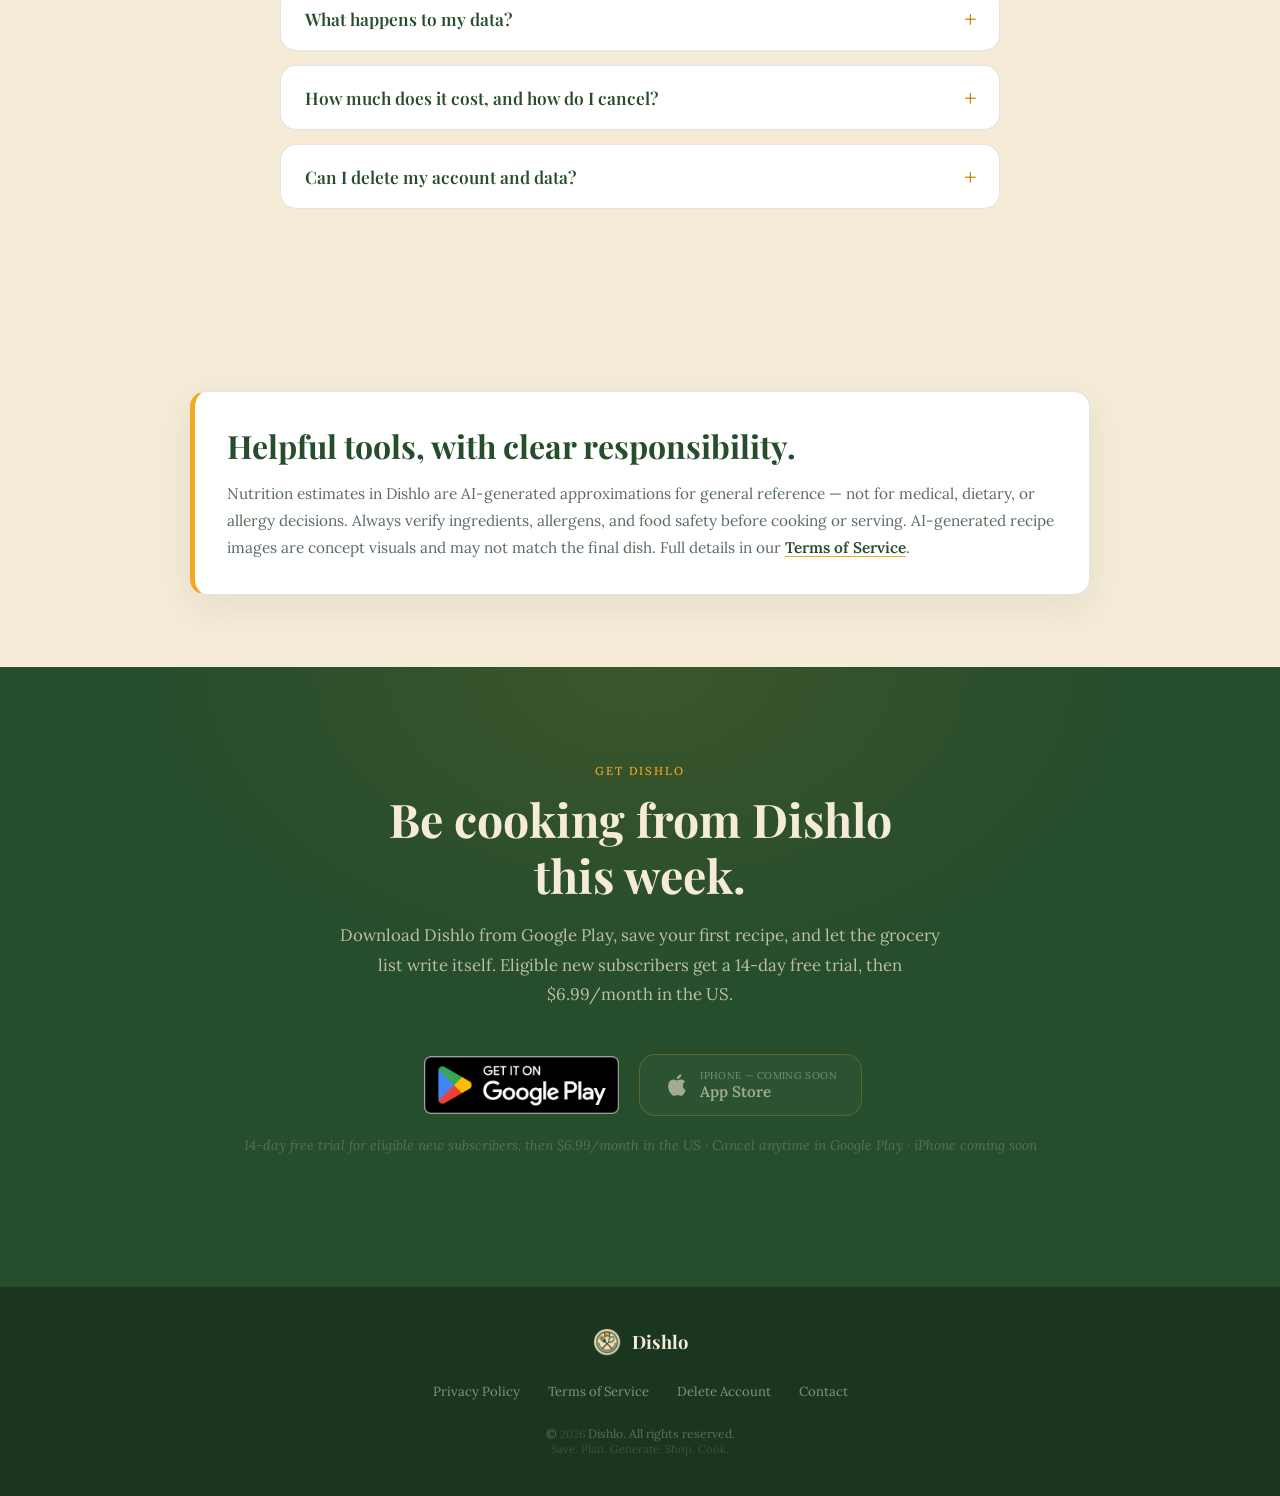
==== commit 994b5cd3: "wording fix 2" ====
--- a/index.html
+++ b/index.html
@@ -395,7 +395,7 @@
 
         <div class="feature-card reveal reveal-delay-3">
           <div class="feature-icon">🛒</div>
-          <div class="feature-title">Smart Grocery Lists</div>
+          <div class="feature-title">Organized Grocery Lists</div>
           <p class="feature-desc">
             The headline act. Choose a date range, tap Generate, and the list
             builds itself from your planned meals.
@@ -516,7 +516,7 @@
 
       <div class="pricing-card reveal reveal-delay-2">
         <div class="pricing-trial">14-day free trial</div>
-        <div class="pricing-price">$6.99<span>/month</span></div>
+        <div class="pricing-price">$6.99<span>/month in the US</span></div>
         <ul class="pricing-list">
           <li>Save as many recipes as you like, plus plans and grocery lists</li>
           <li>Recipe capture from printed pages, screenshots, text, and PDFs</li>
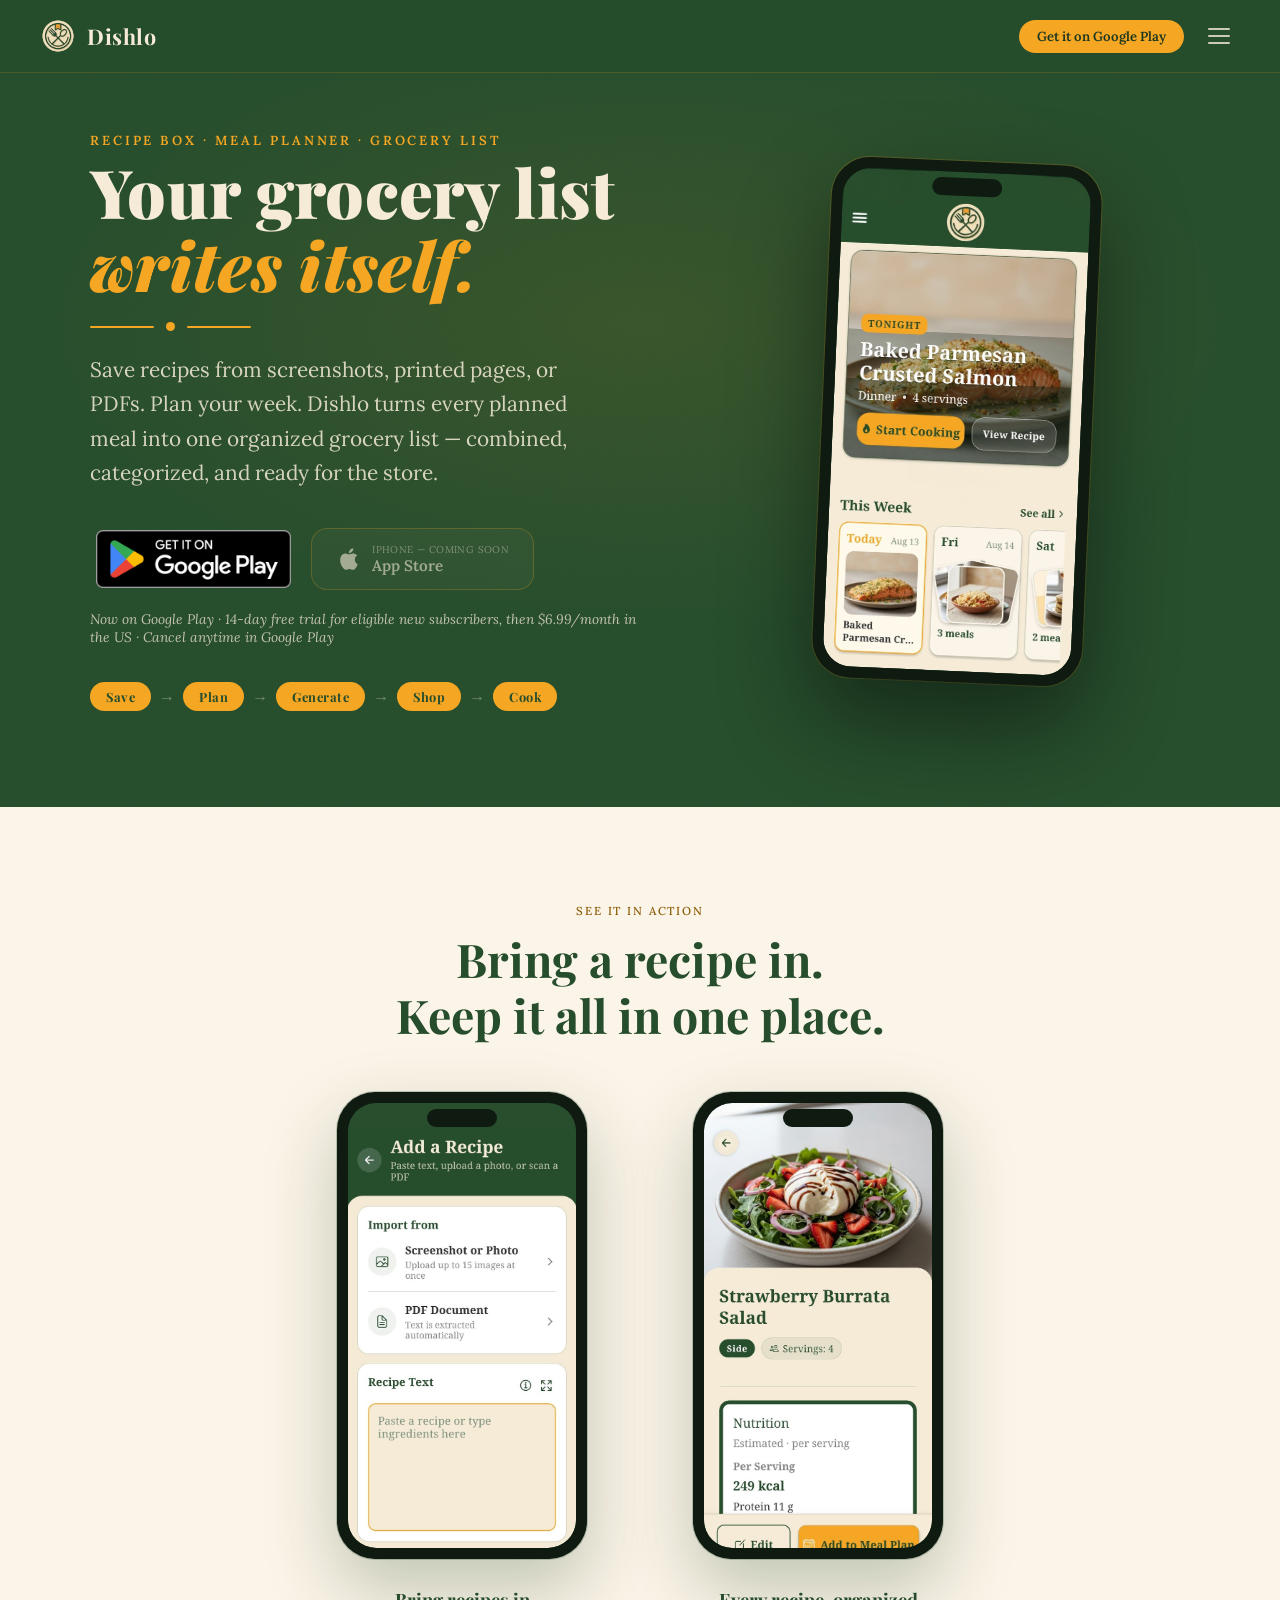
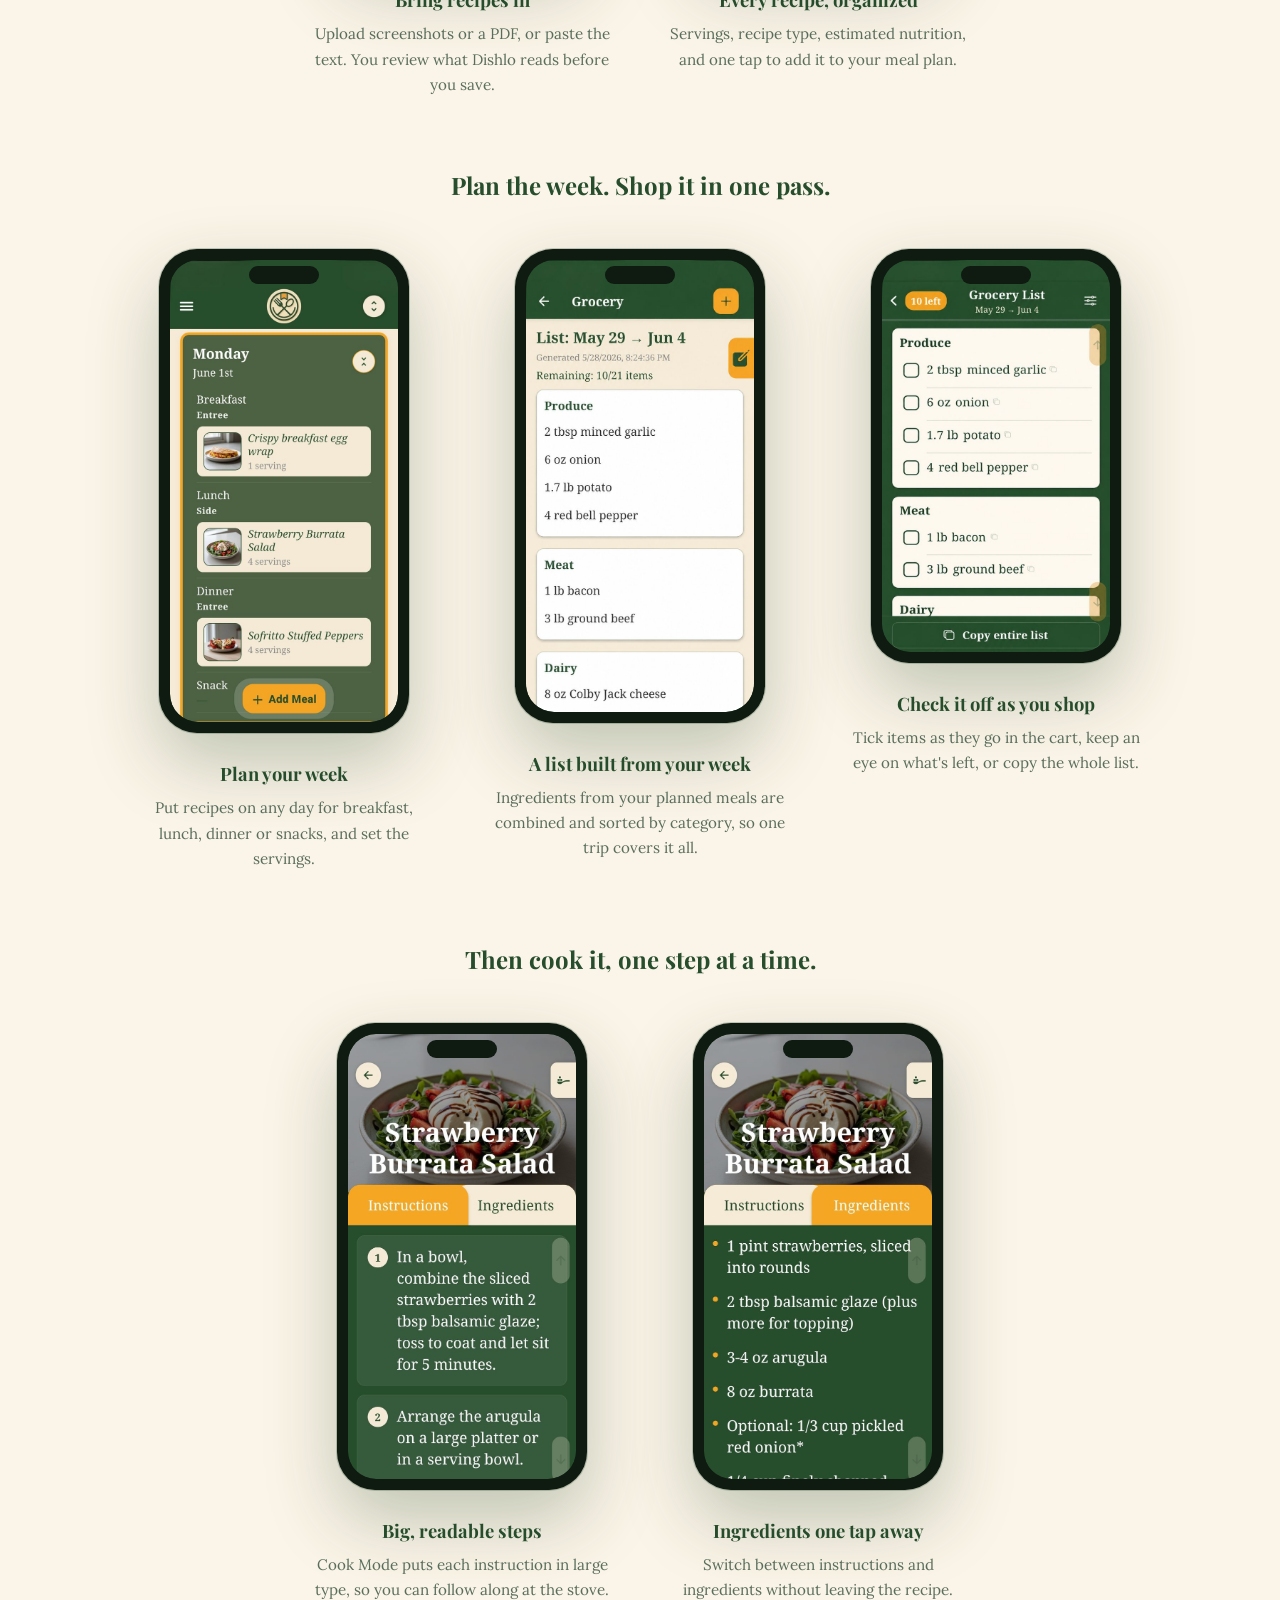
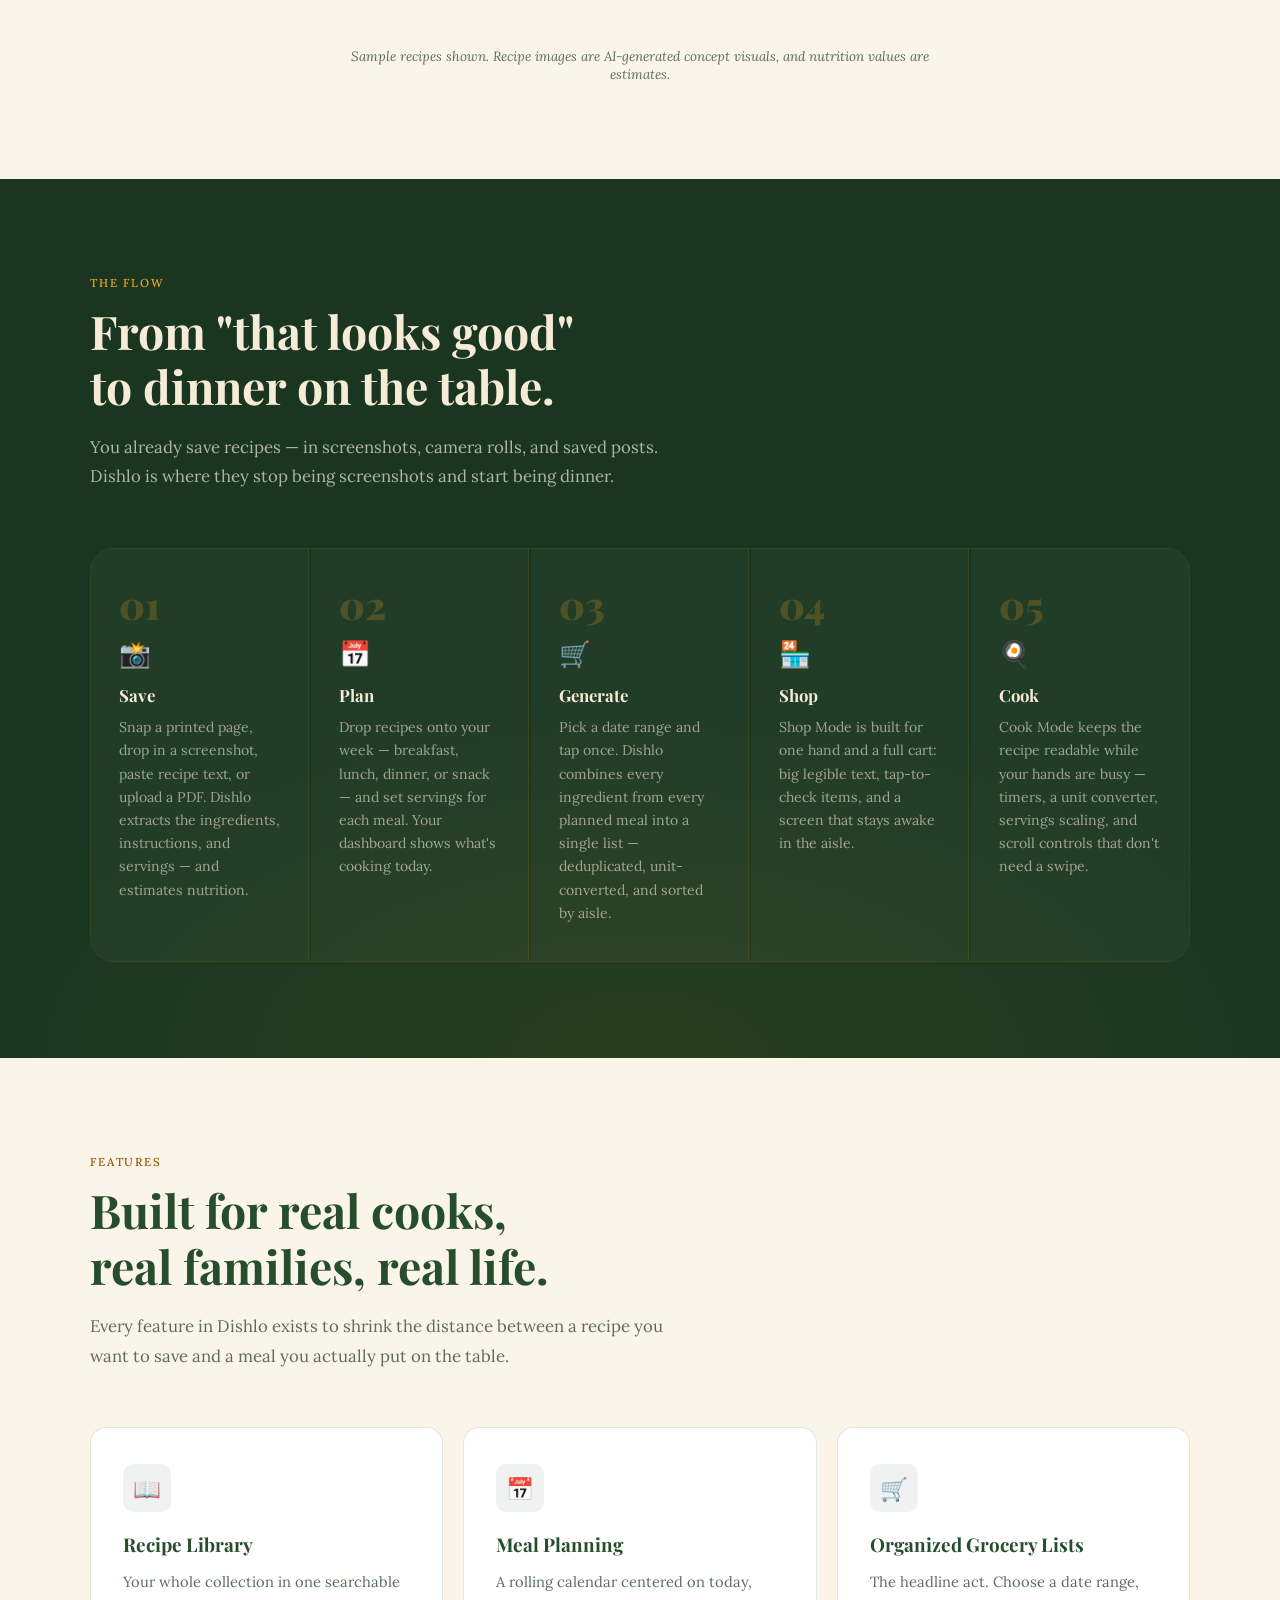
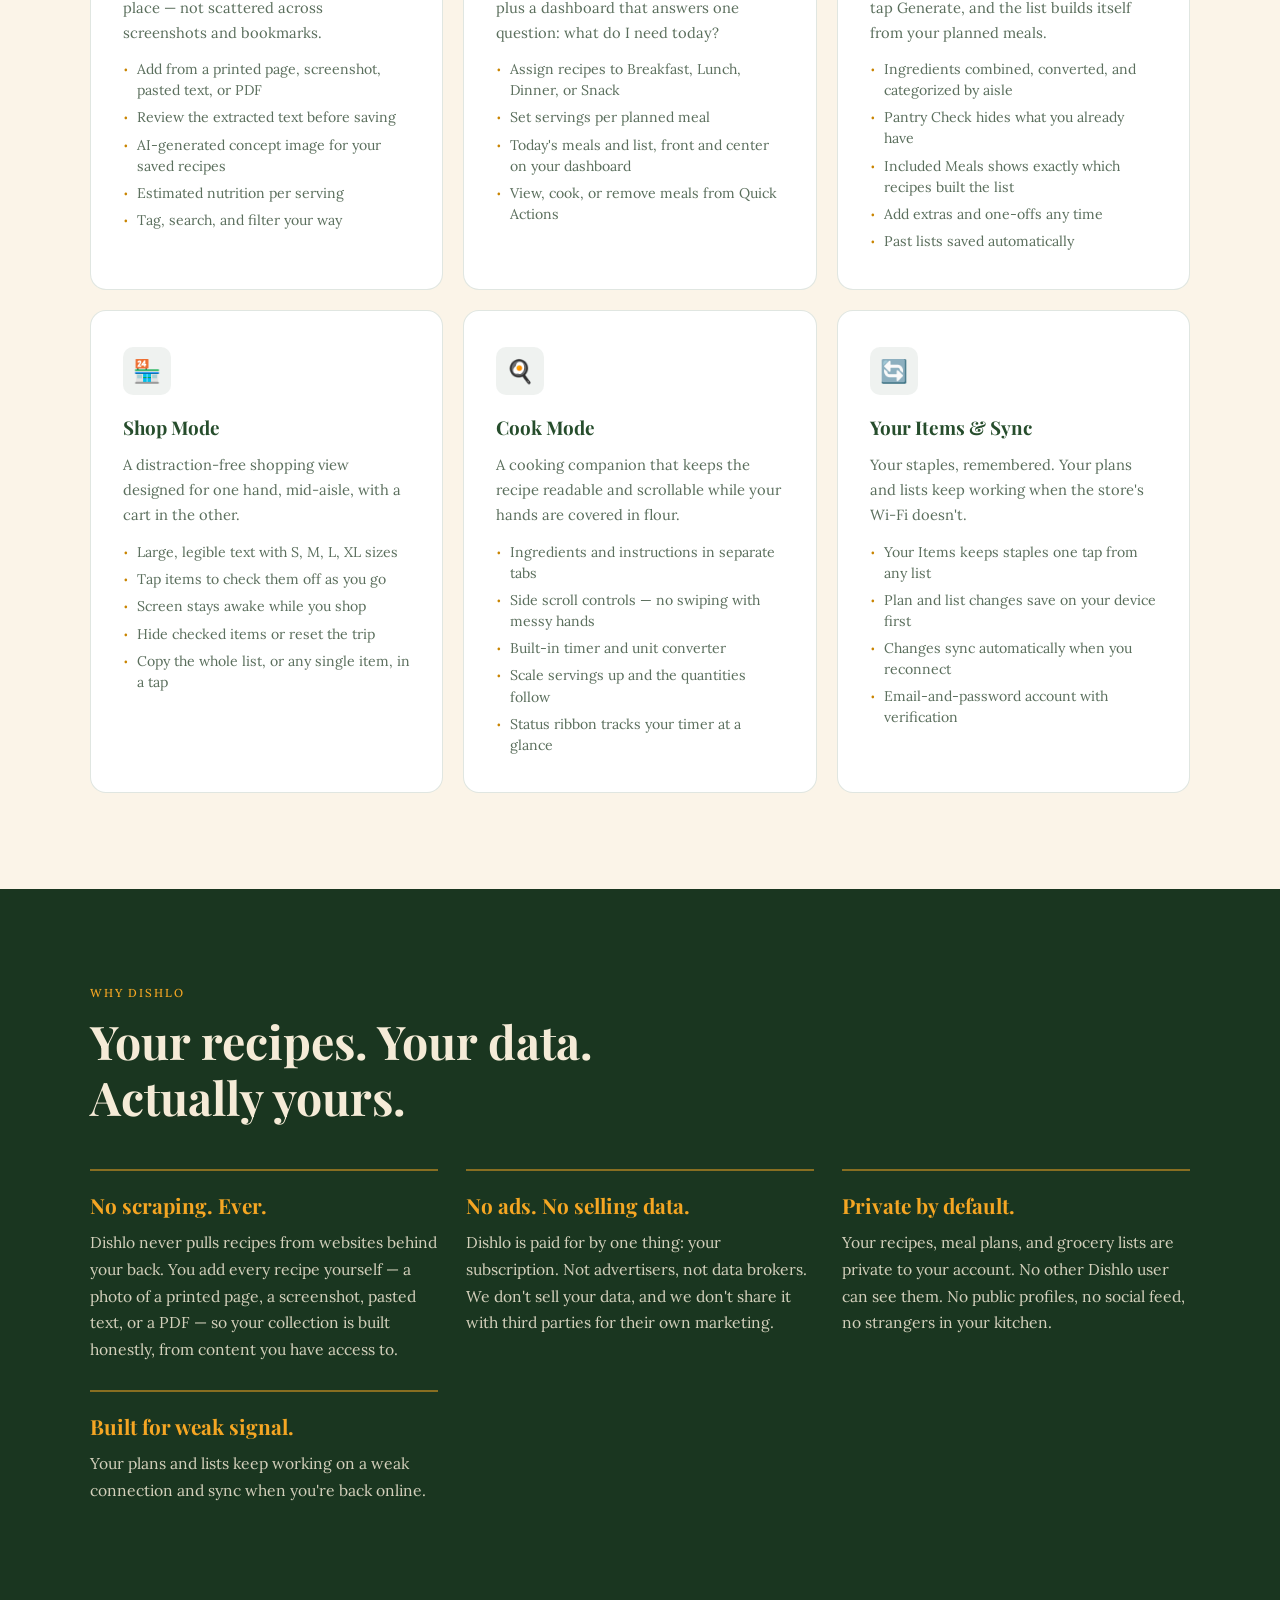
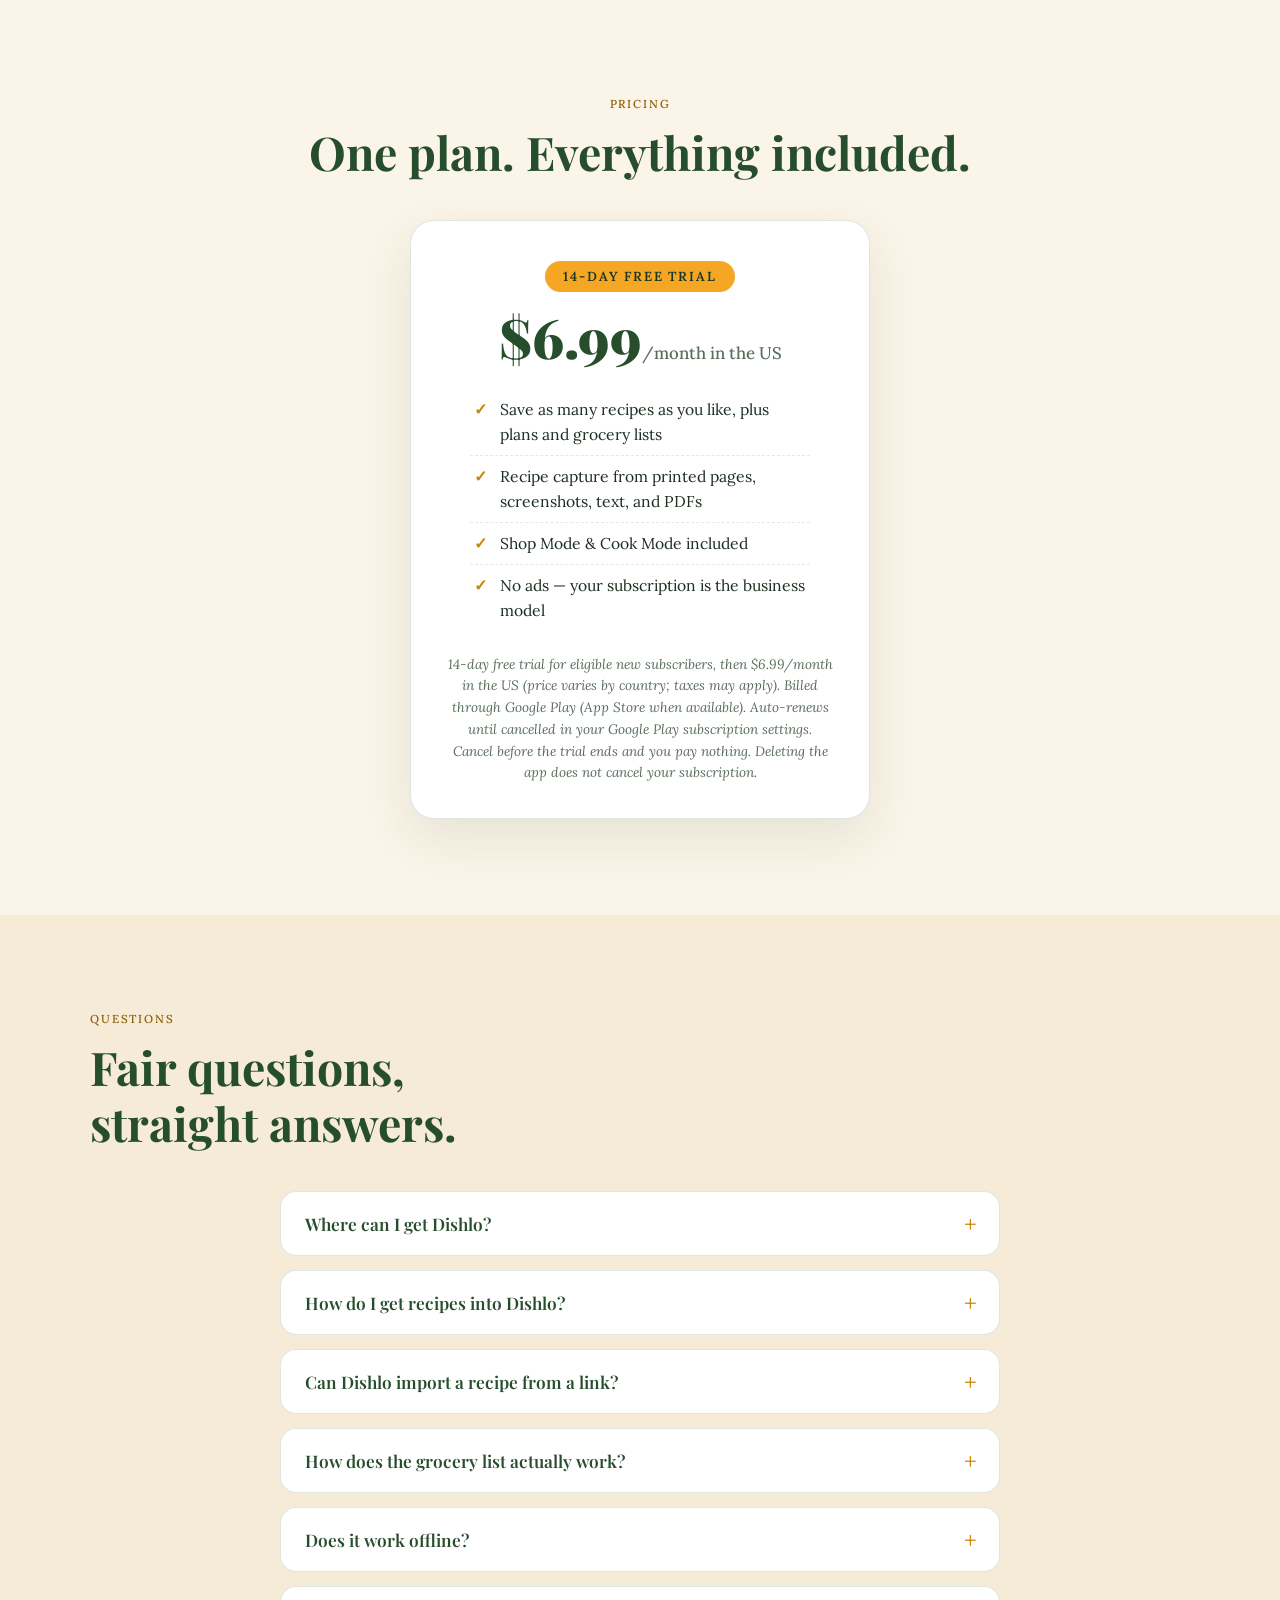
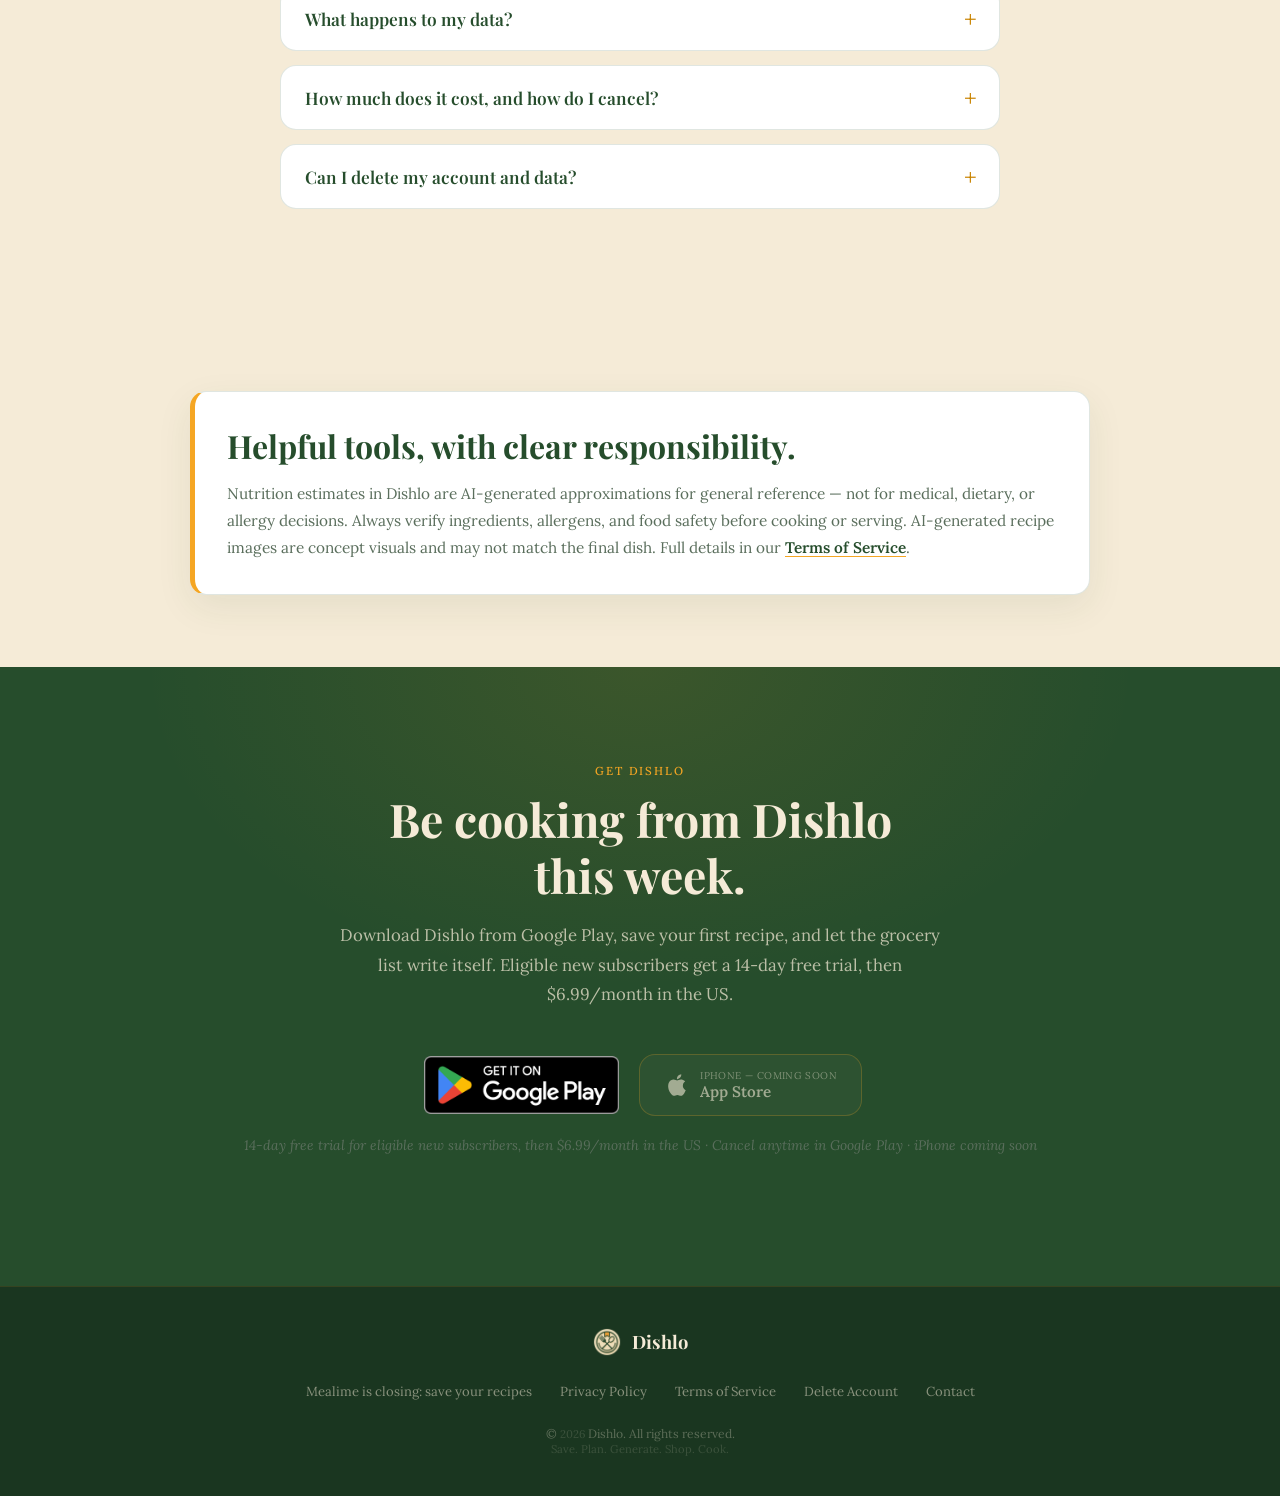
==== commit 2a203c3b: "blog link" ====
--- a/index.html
+++ b/index.html
@@ -87,6 +87,7 @@
           <a href="#features">Features</a>
           <a href="#pricing">Pricing</a>
           <a href="#faq">FAQ</a>
+          <a href="./blog/mealime-closing-october-21.html">Mealime is closing: save your recipes</a>
           <a href="./privacy.html">Privacy Policy</a>
           <a href="./terms.html">Terms of Service</a>
         </div>
@@ -678,6 +679,7 @@
     </div>
 
     <div class="footer-links">
+      <a href="./blog/mealime-closing-october-21.html">Mealime is closing: save your recipes</a>
       <a href="./privacy.html">Privacy Policy</a>
       <a href="./terms.html">Terms of Service</a>
       <a href="./delete-account.html">Delete Account</a>
--- a/styles.css
+++ b/styles.css
@@ -1862,3 +1862,24 @@
 .play-badge:focus-visible { outline: 3px solid var(--yellow); outline-offset: 2px; }
 .store-btns { align-items: center; }
 .store-btn.is-soon { min-height: 58px; box-sizing: border-box; }
+
+/* ── Blog post ──────────────────────────────────────────────────── */
+.post-wrap { padding: 120px 24px 72px; }
+.post { max-width: 720px; margin: 0 auto; font-family: var(--body); font-size: 1.08rem; line-height: 1.75; color: var(--text-dark); }
+.post-header { margin-bottom: 20px; }
+.post-header time { font-size: 0.9rem; letter-spacing: 0.06em; text-transform: uppercase; color: #8a5a00; }
+.post-header h1 { font-family: var(--serif); font-size: clamp(1.9rem, 4.6vw, 2.8rem); line-height: 1.2; color: var(--green); margin: 10px 0 14px; }
+.post-header p:last-child { font-size: 1.15rem; color: var(--text-muted); }
+.post-disclosure { font-size: 0.85rem; color: var(--text-muted); margin-bottom: 8px; }
+.post .post-section { padding: 0; margin-top: 44px; }
+.post h2 { font-family: var(--serif); font-size: 1.6rem; line-height: 1.25; color: var(--green); margin-bottom: 14px; }
+.post p { margin-bottom: 16px; }
+.post a { color: var(--green); text-decoration: underline; text-underline-offset: 3px; }
+.post ul, .post ol { margin: 0 0 18px 1.3em; }
+.post li { margin-bottom: 12px; padding-left: 4px; }
+.post ol li::marker { font-family: var(--serif); font-weight: 700; color: #8a5a00; }
+.post-shots { margin: 32px 0 12px; gap: 40px; }
+.post .shots-note { margin: 0 auto 24px; text-align: center; }
+.post-cta { margin: 24px 0 0; }
+.post-cta .play-badge { padding: 0; }
+.post-cta .play-badge img { height: 64px; }
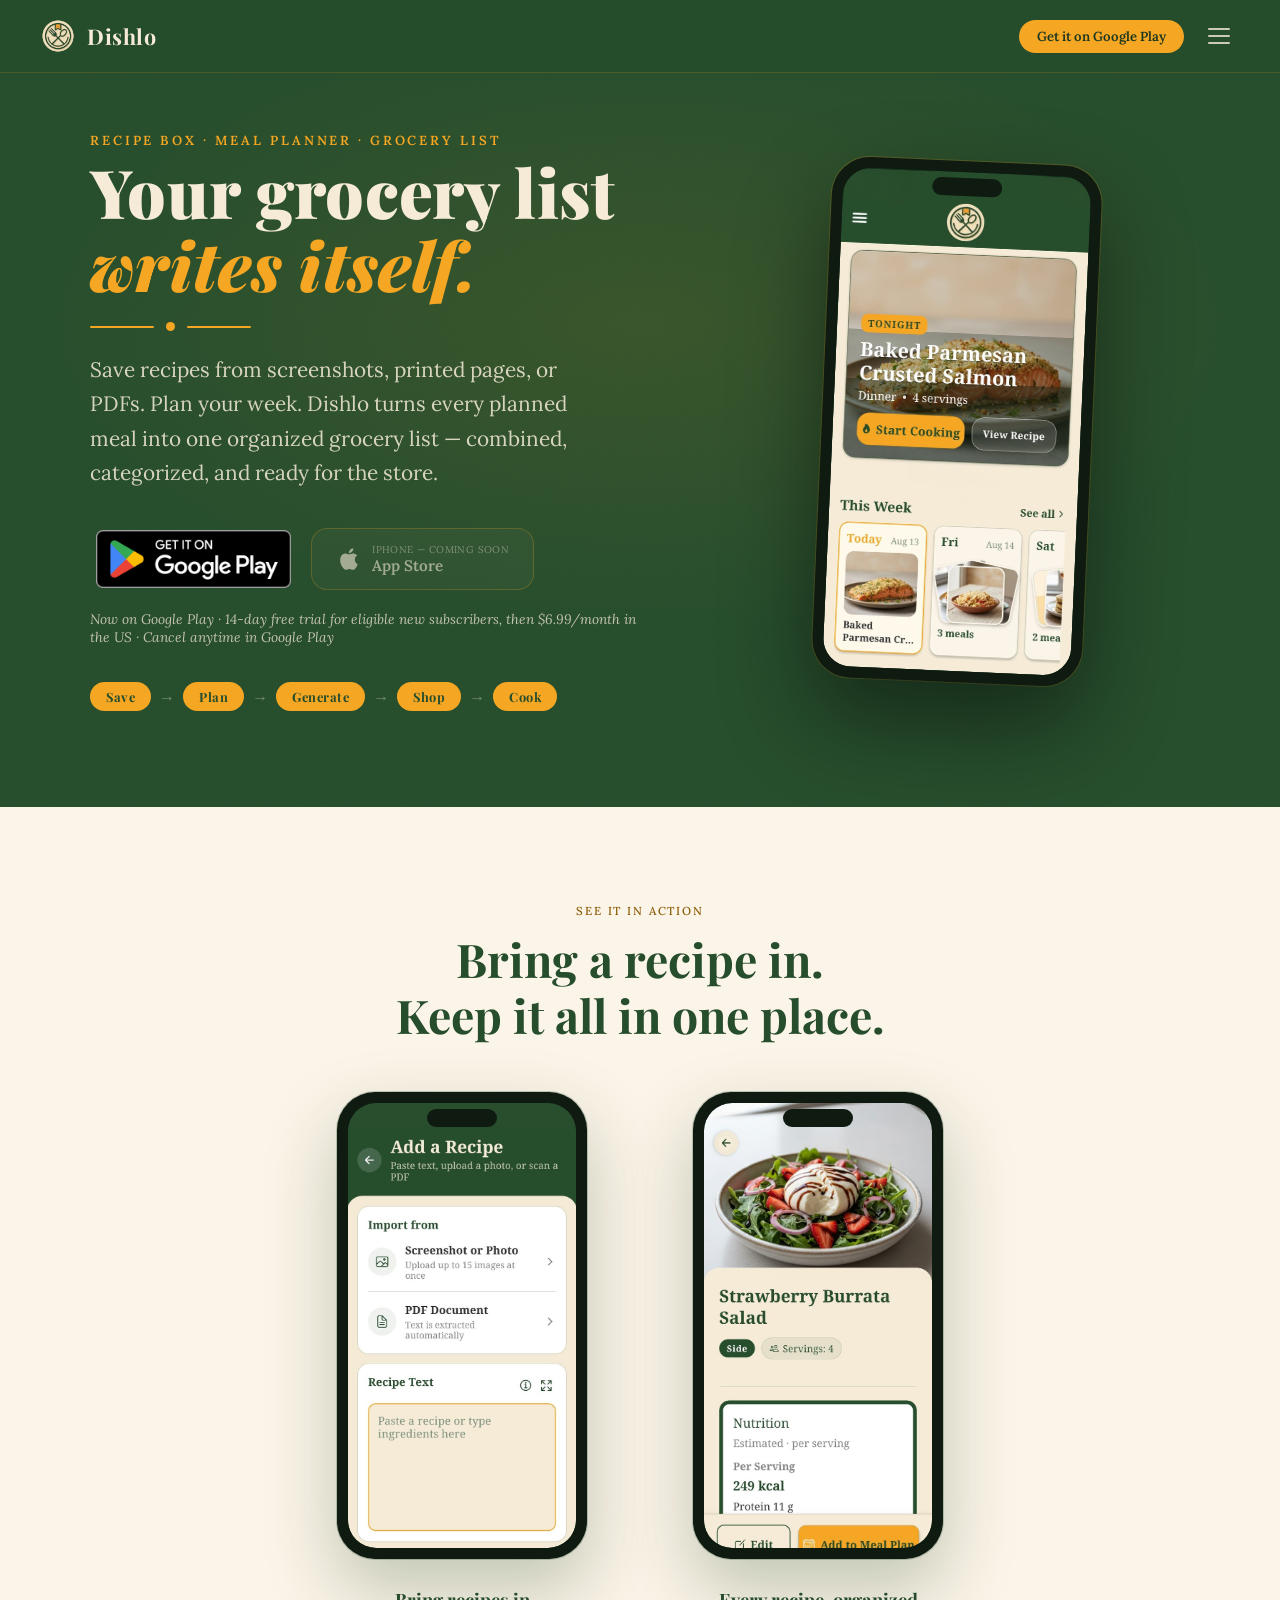
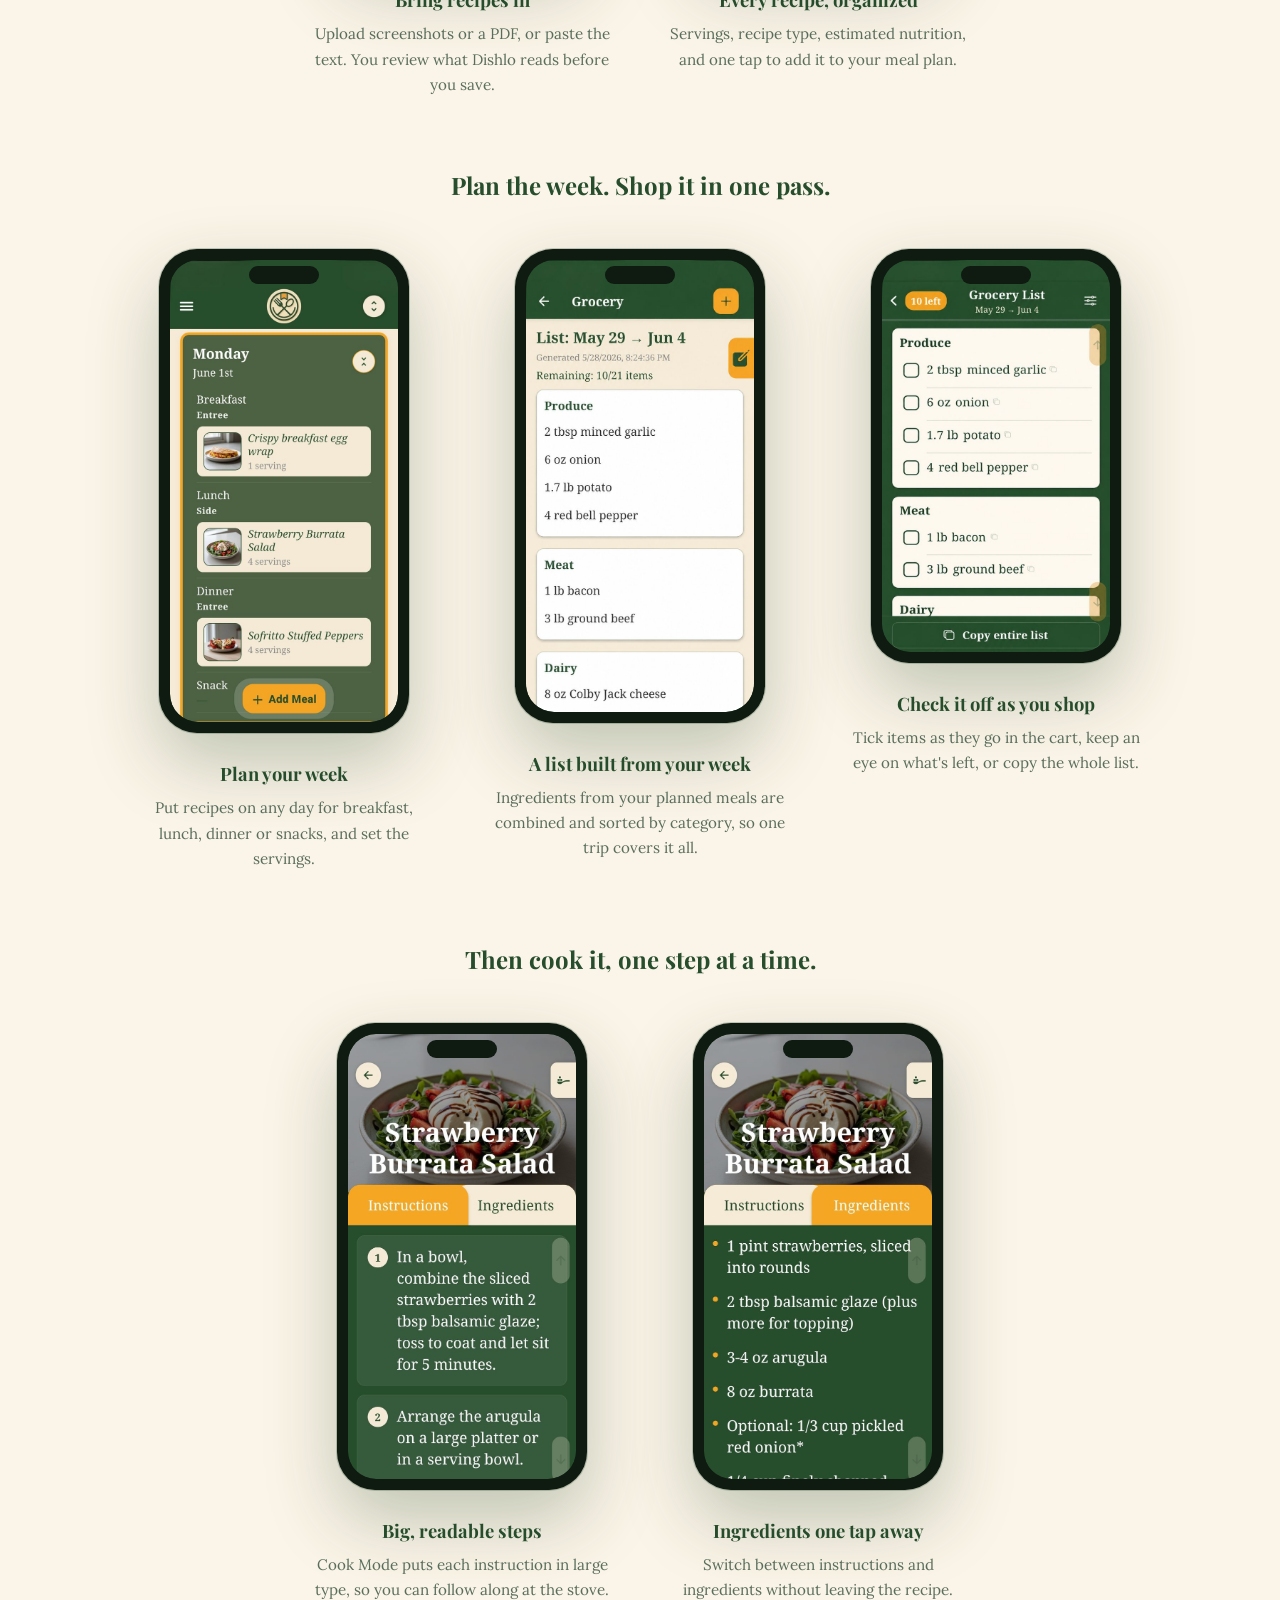
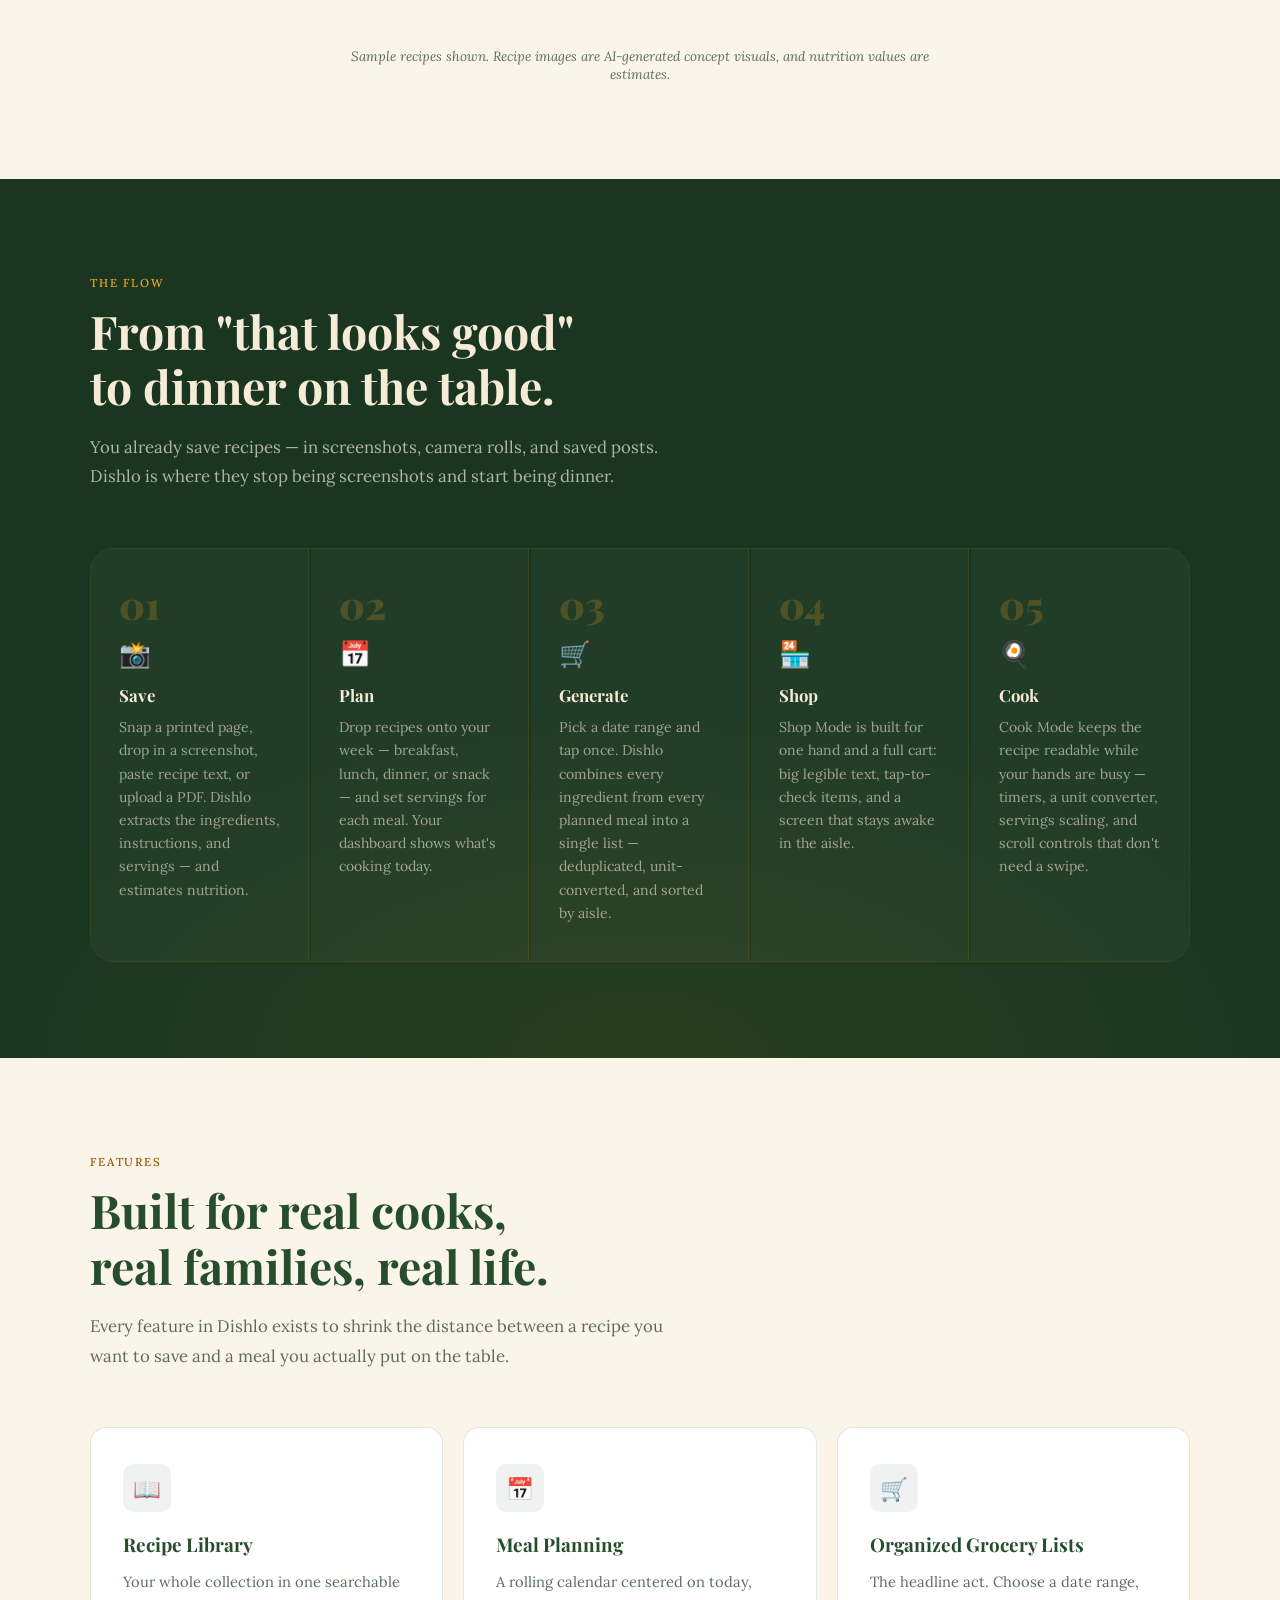
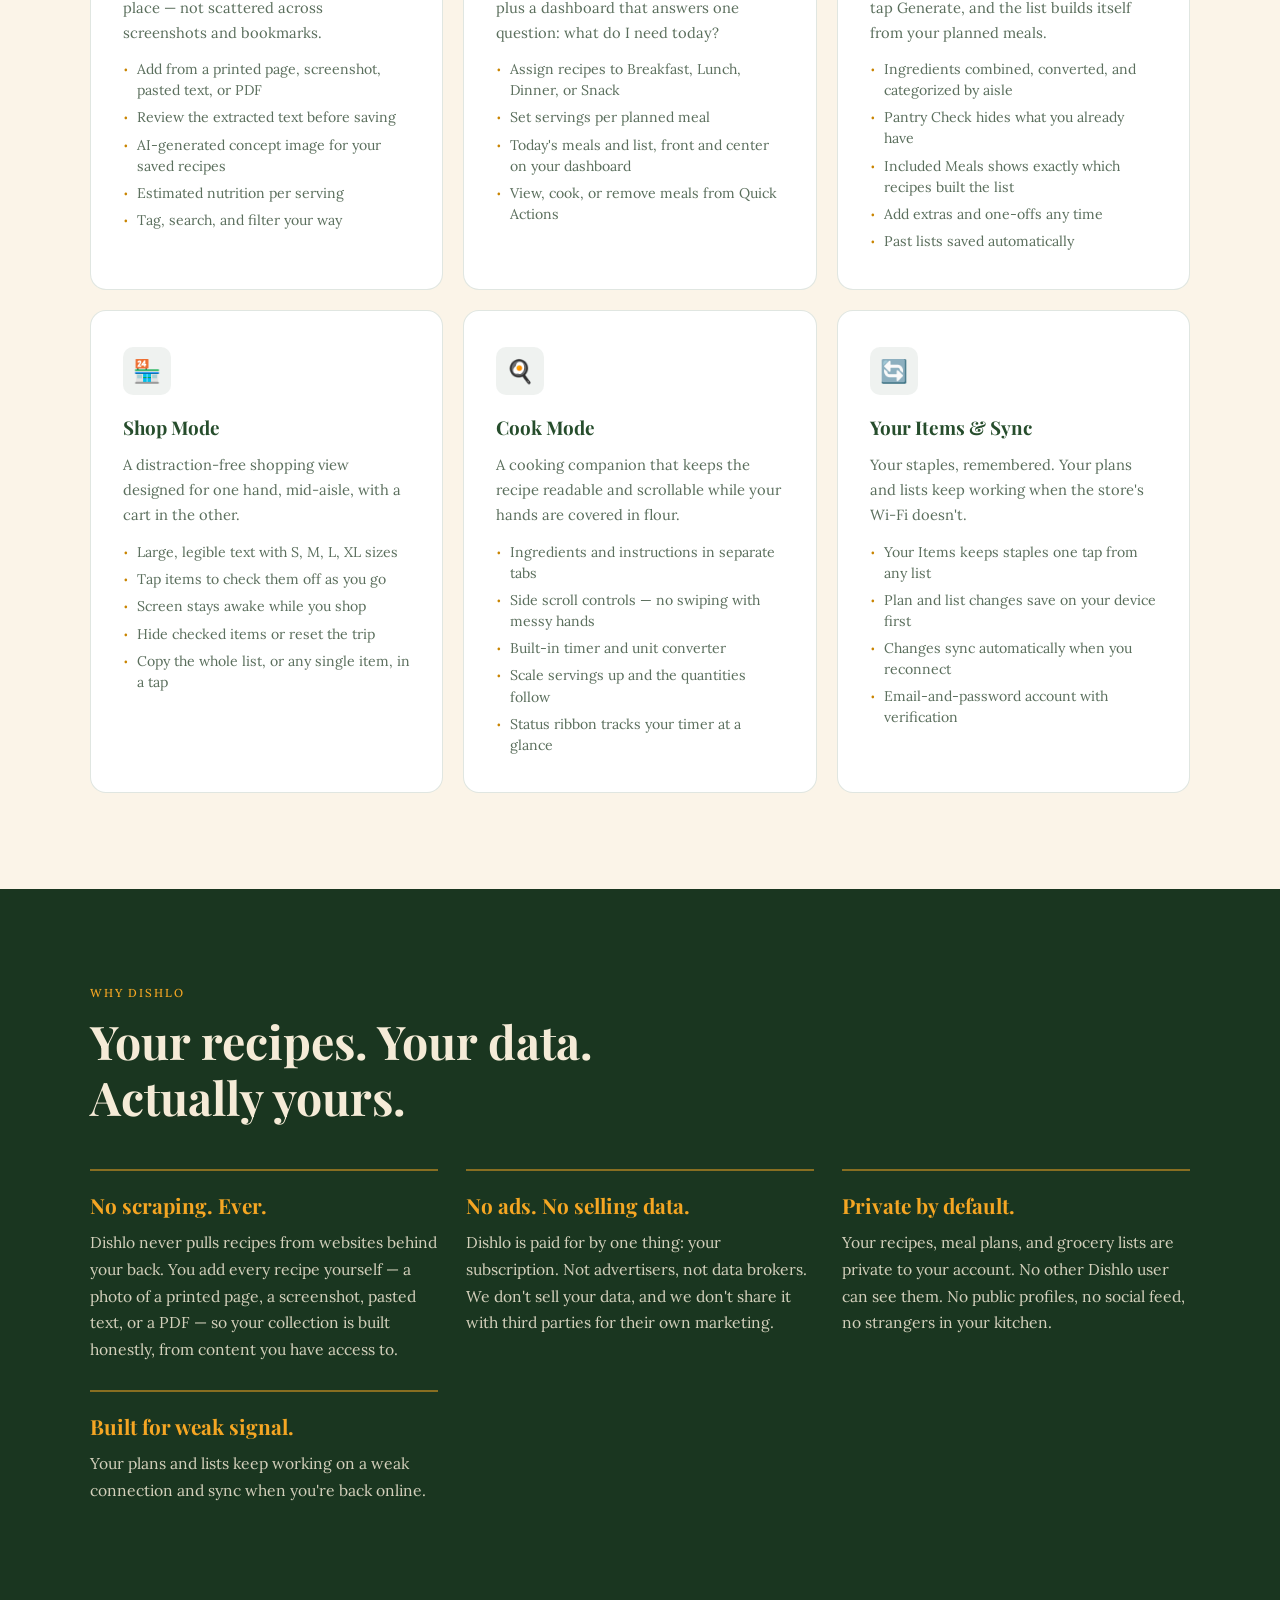
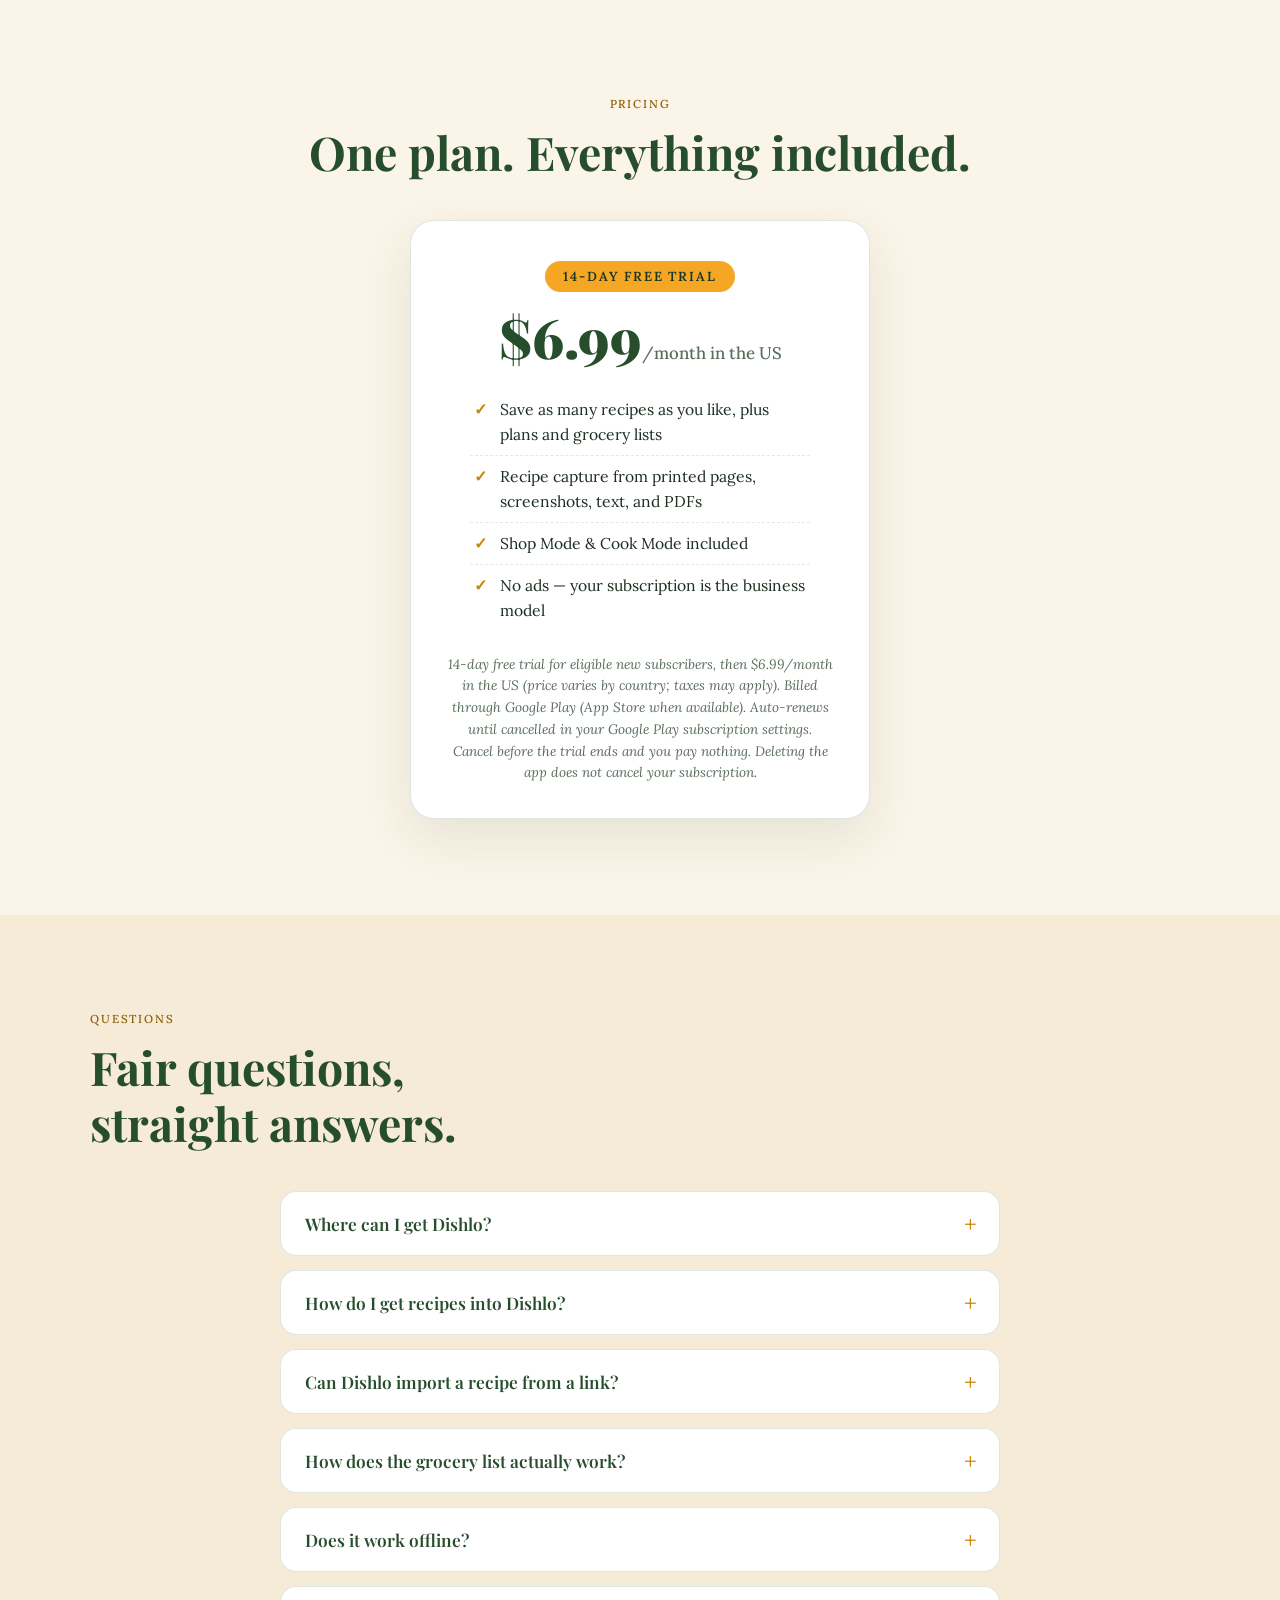
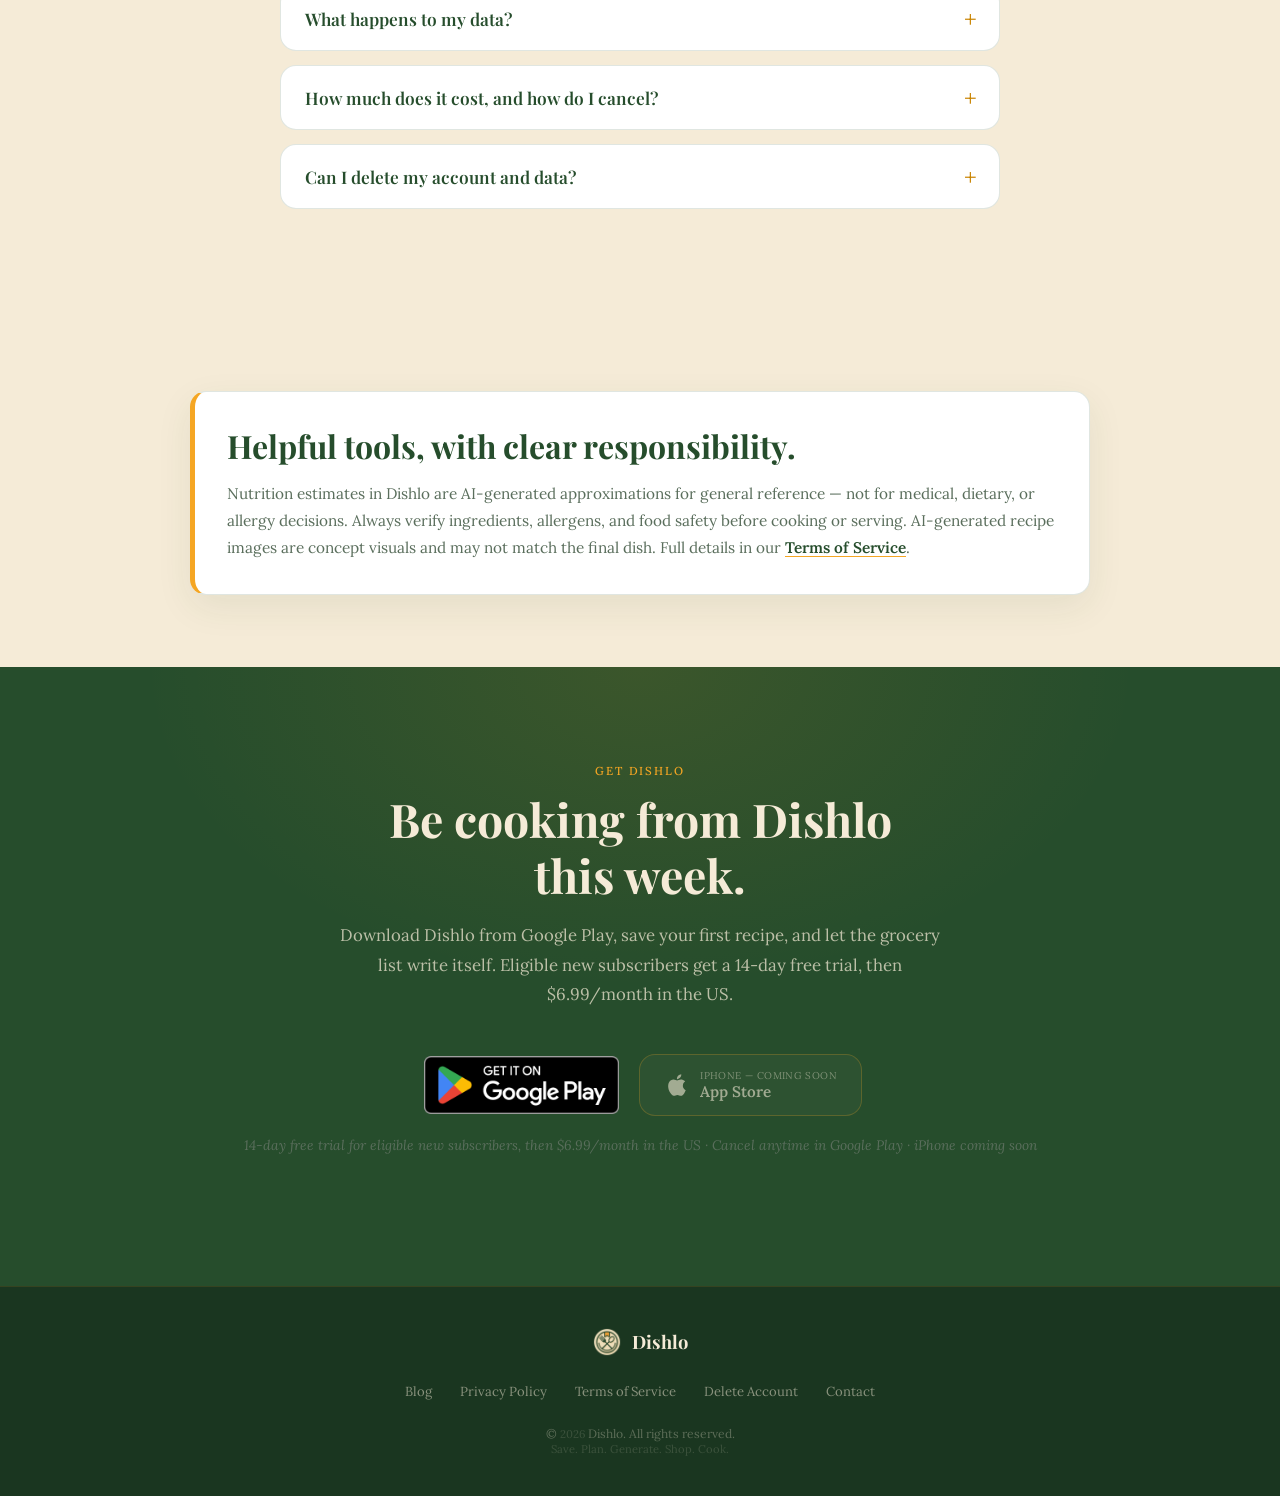
==== commit 68bcbfa8: "new Add recipe blog post" ====
--- a/index.html
+++ b/index.html
@@ -87,7 +87,7 @@
           <a href="#features">Features</a>
           <a href="#pricing">Pricing</a>
           <a href="#faq">FAQ</a>
-          <a href="./blog/mealime-closing-october-21.html">Mealime is closing: save your recipes</a>
+          <a href="./blog/">Blog</a>
           <a href="./privacy.html">Privacy Policy</a>
           <a href="./terms.html">Terms of Service</a>
         </div>
@@ -679,7 +679,7 @@
     </div>
 
     <div class="footer-links">
-      <a href="./blog/mealime-closing-october-21.html">Mealime is closing: save your recipes</a>
+      <a href="./blog/">Blog</a>
       <a href="./privacy.html">Privacy Policy</a>
       <a href="./terms.html">Terms of Service</a>
       <a href="./delete-account.html">Delete Account</a>
--- a/styles.css
+++ b/styles.css
@@ -1883,3 +1883,16 @@
 .post-cta { margin: 24px 0 0; }
 .post-cta .play-badge { padding: 0; }
 .post-cta .play-badge img { height: 64px; }
+
+/* ── Blog index + update callout ────────────────────────────────── */
+.post .post-update { background: var(--white); border: 1px solid var(--card-border); border-left: 4px solid var(--yellow); border-radius: var(--radius-md); padding: 18px 22px 2px; margin-top: 28px; }
+.post-list { list-style: none; margin: 36px 0 0; padding: 0; }
+.post-card { background: var(--white); border: 1px solid var(--card-border); border-radius: var(--radius-md); padding: 24px 26px 8px; margin: 0 0 22px; }
+.post-card time { font-size: 0.82rem; letter-spacing: 0.06em; text-transform: uppercase; color: #8a5a00; }
+.post-card h2 { font-size: 1.3rem; margin: 6px 0 10px; }
+.post-card h2 a { text-decoration: none; }
+.post-card h2 a:hover { text-decoration: underline; }
+.post-card p { margin-bottom: 14px; }
+.post-card p:first-child { margin-bottom: 0; }
+.post .post-list { margin: 36px 0 0; padding: 0; }
+.post .post-card { margin: 0 0 22px; padding: 24px 26px 8px; }
